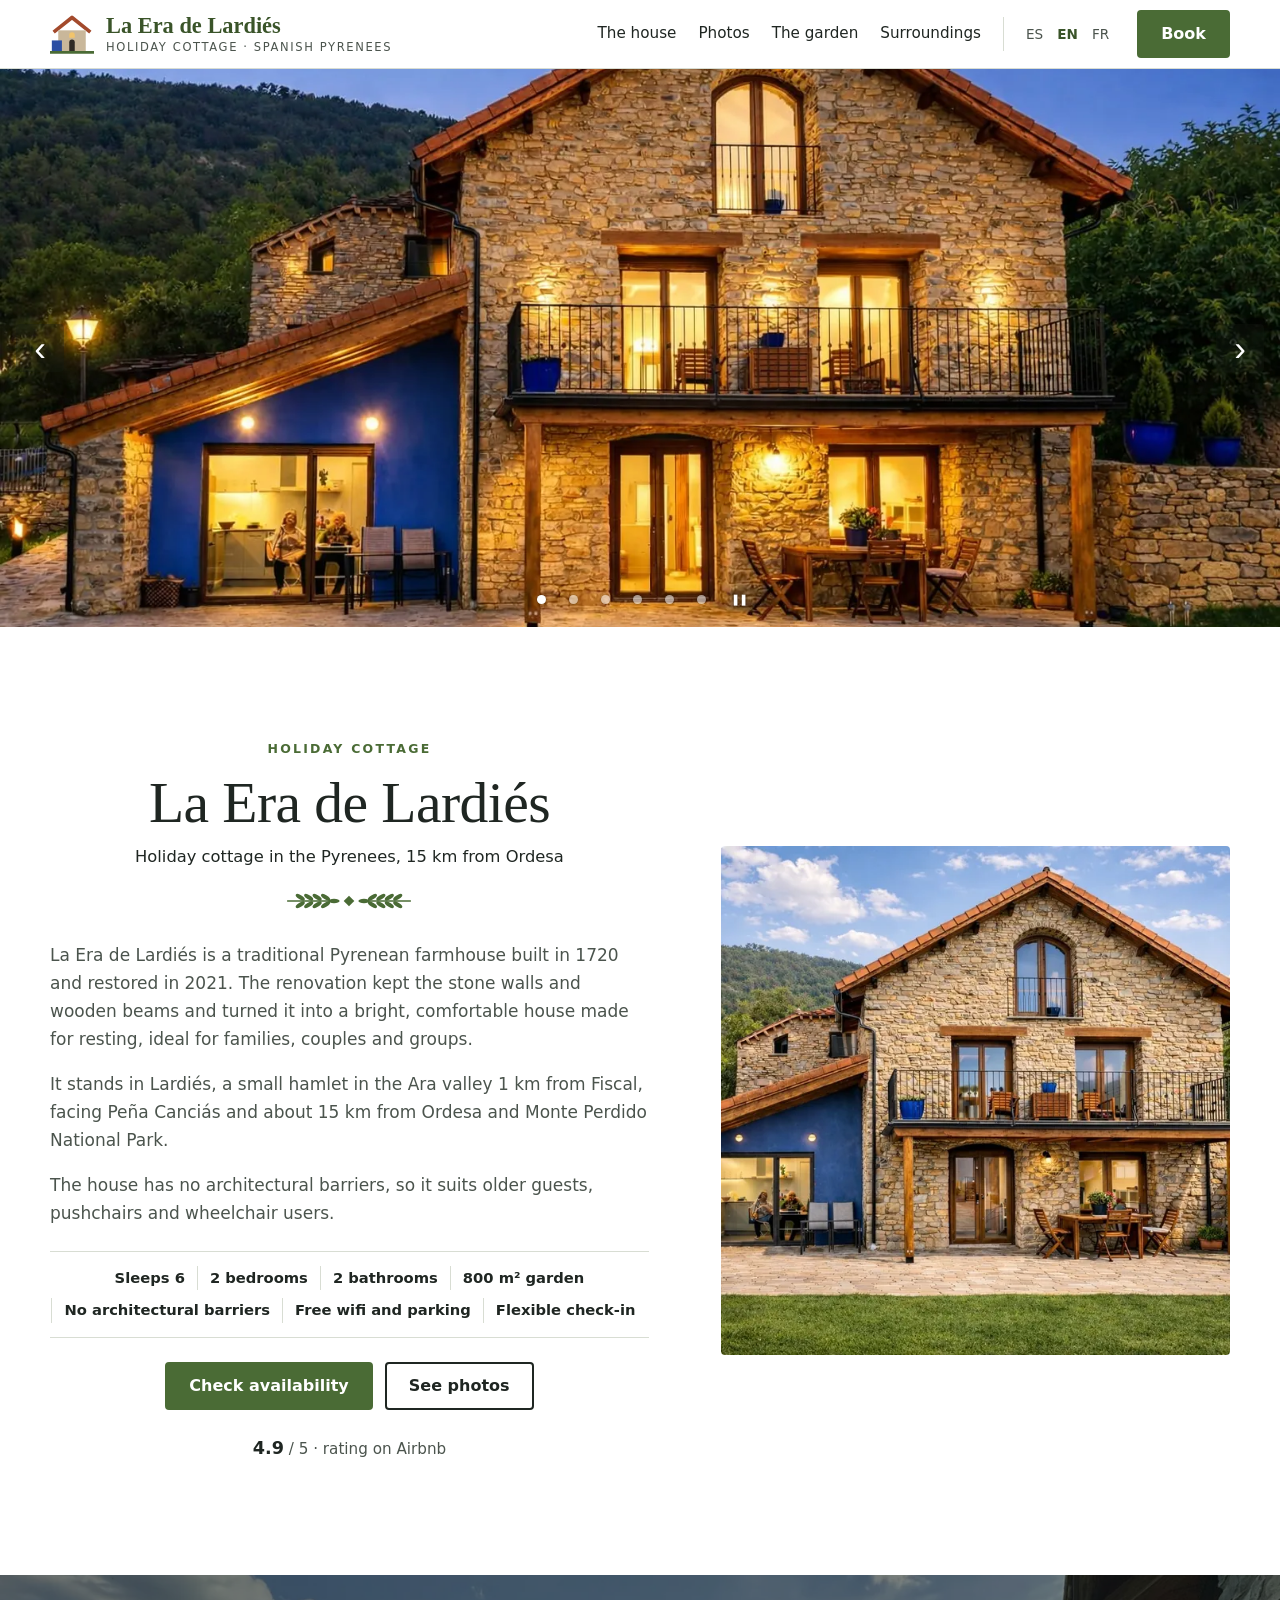
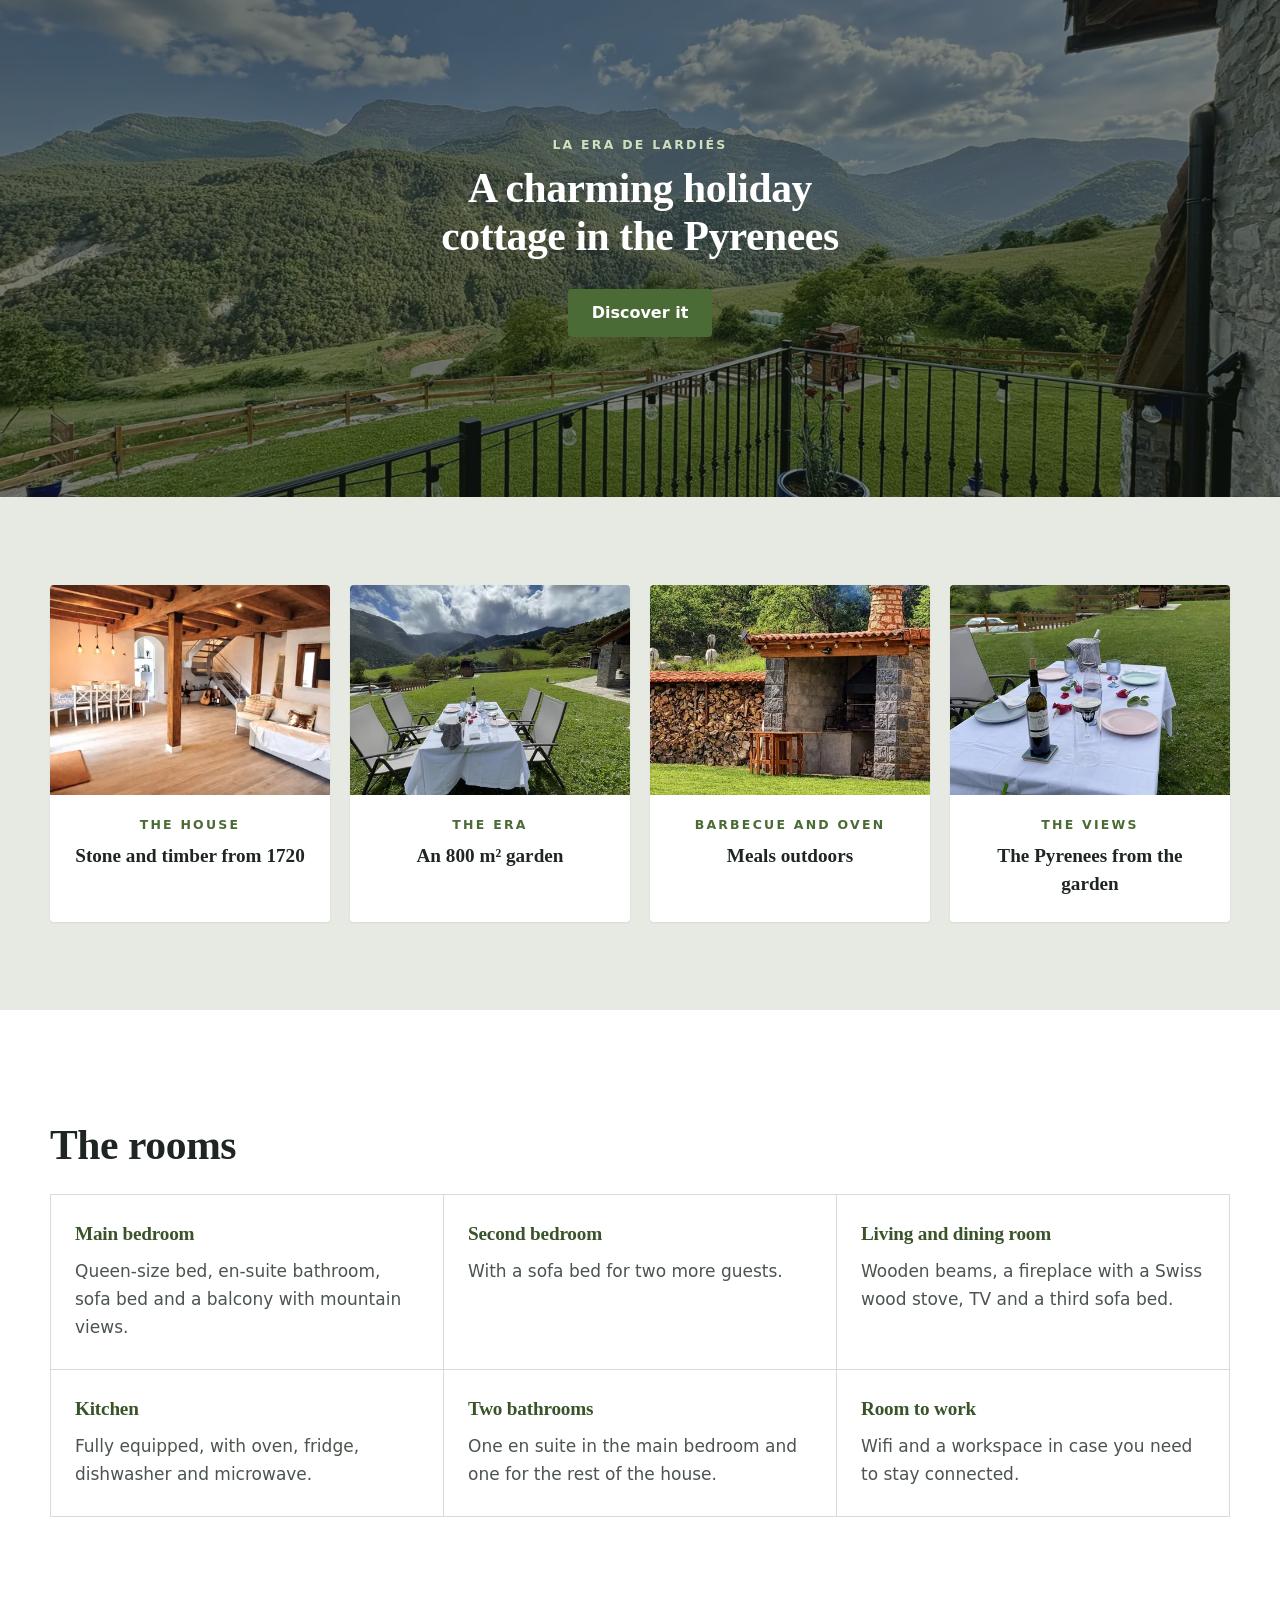
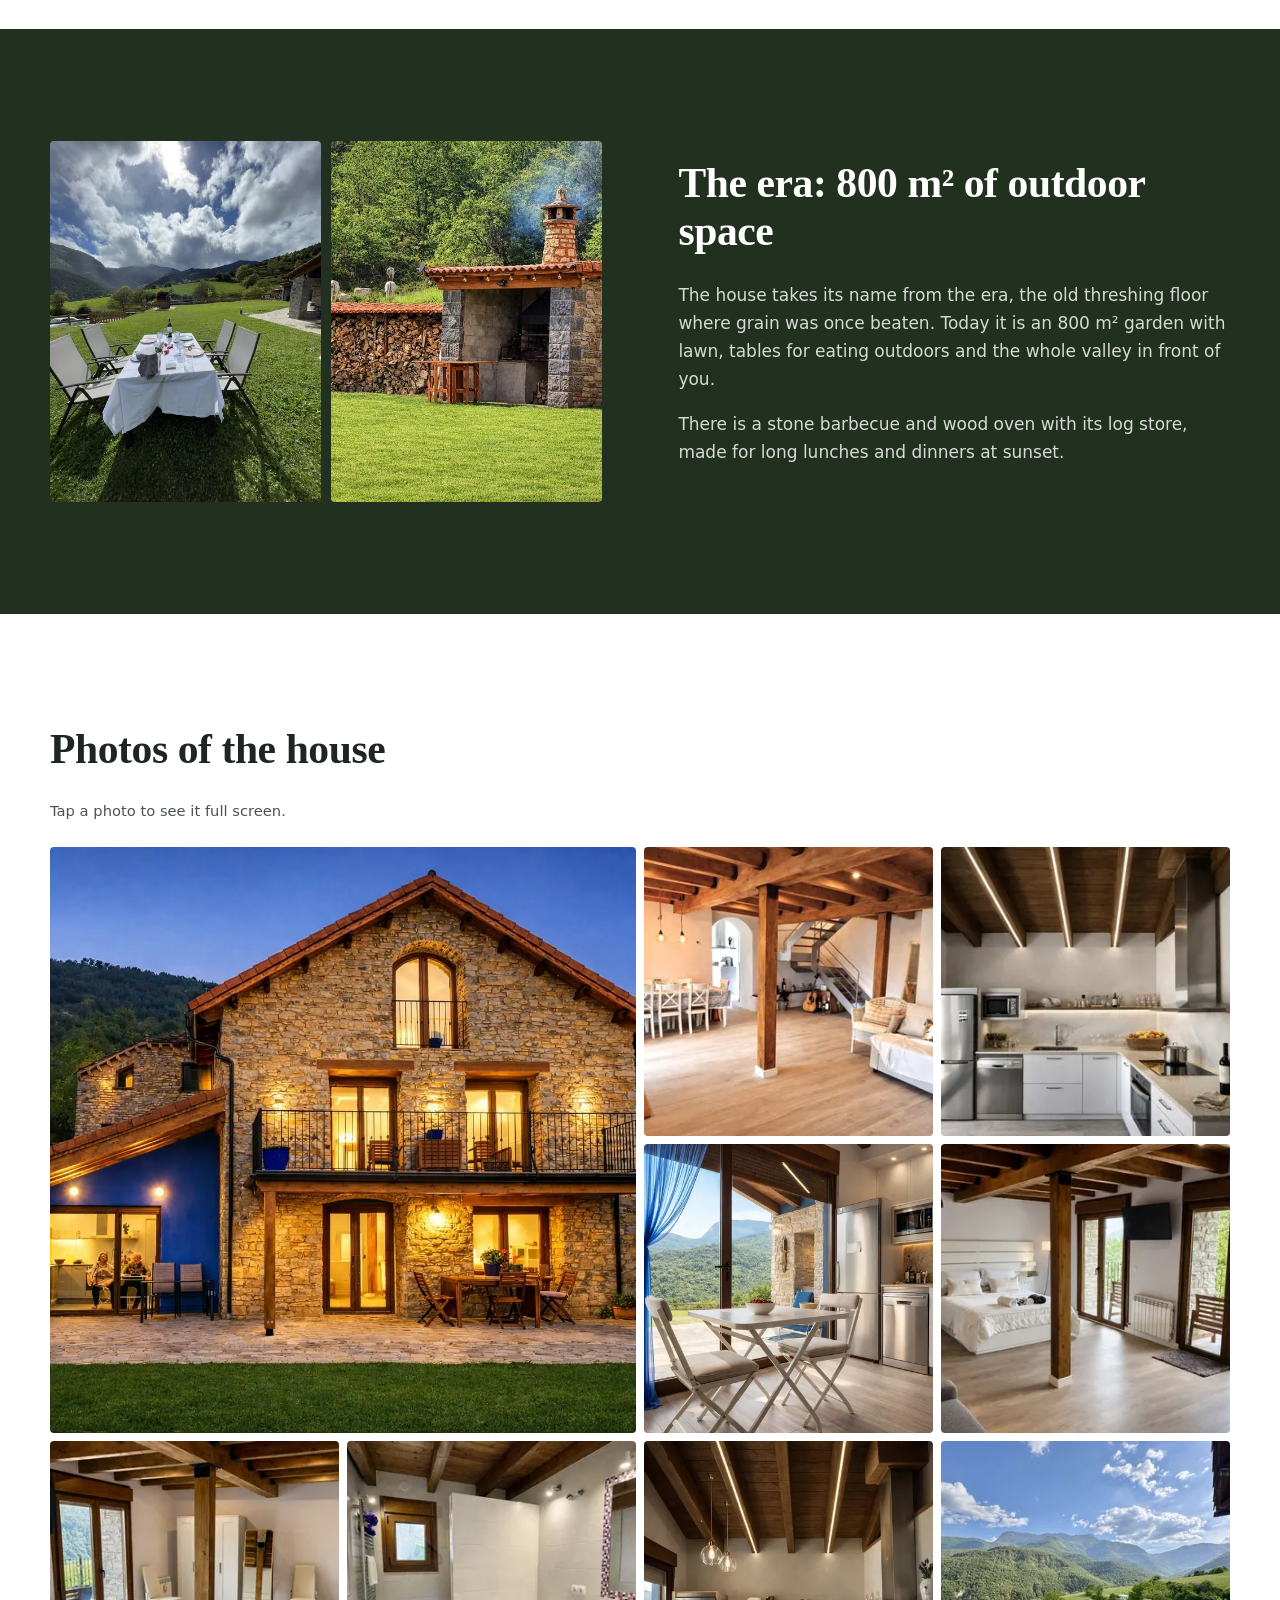
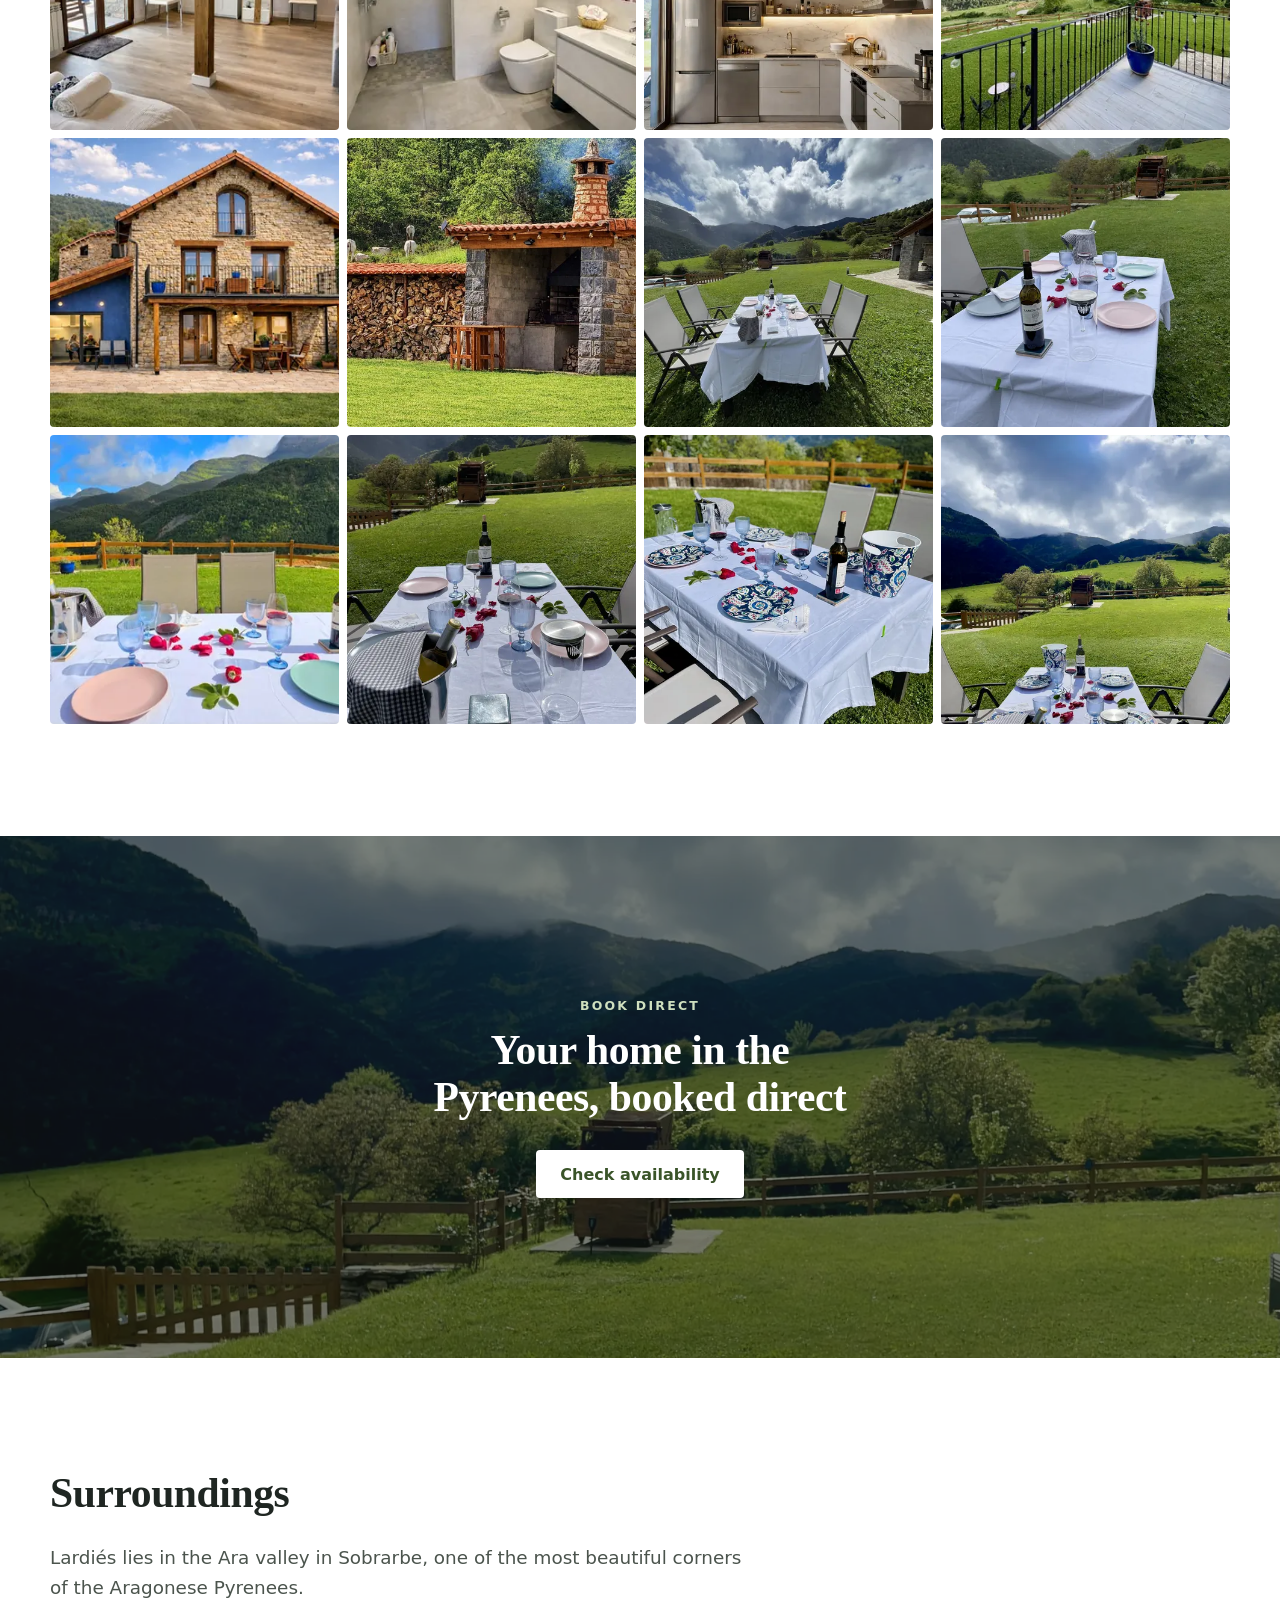
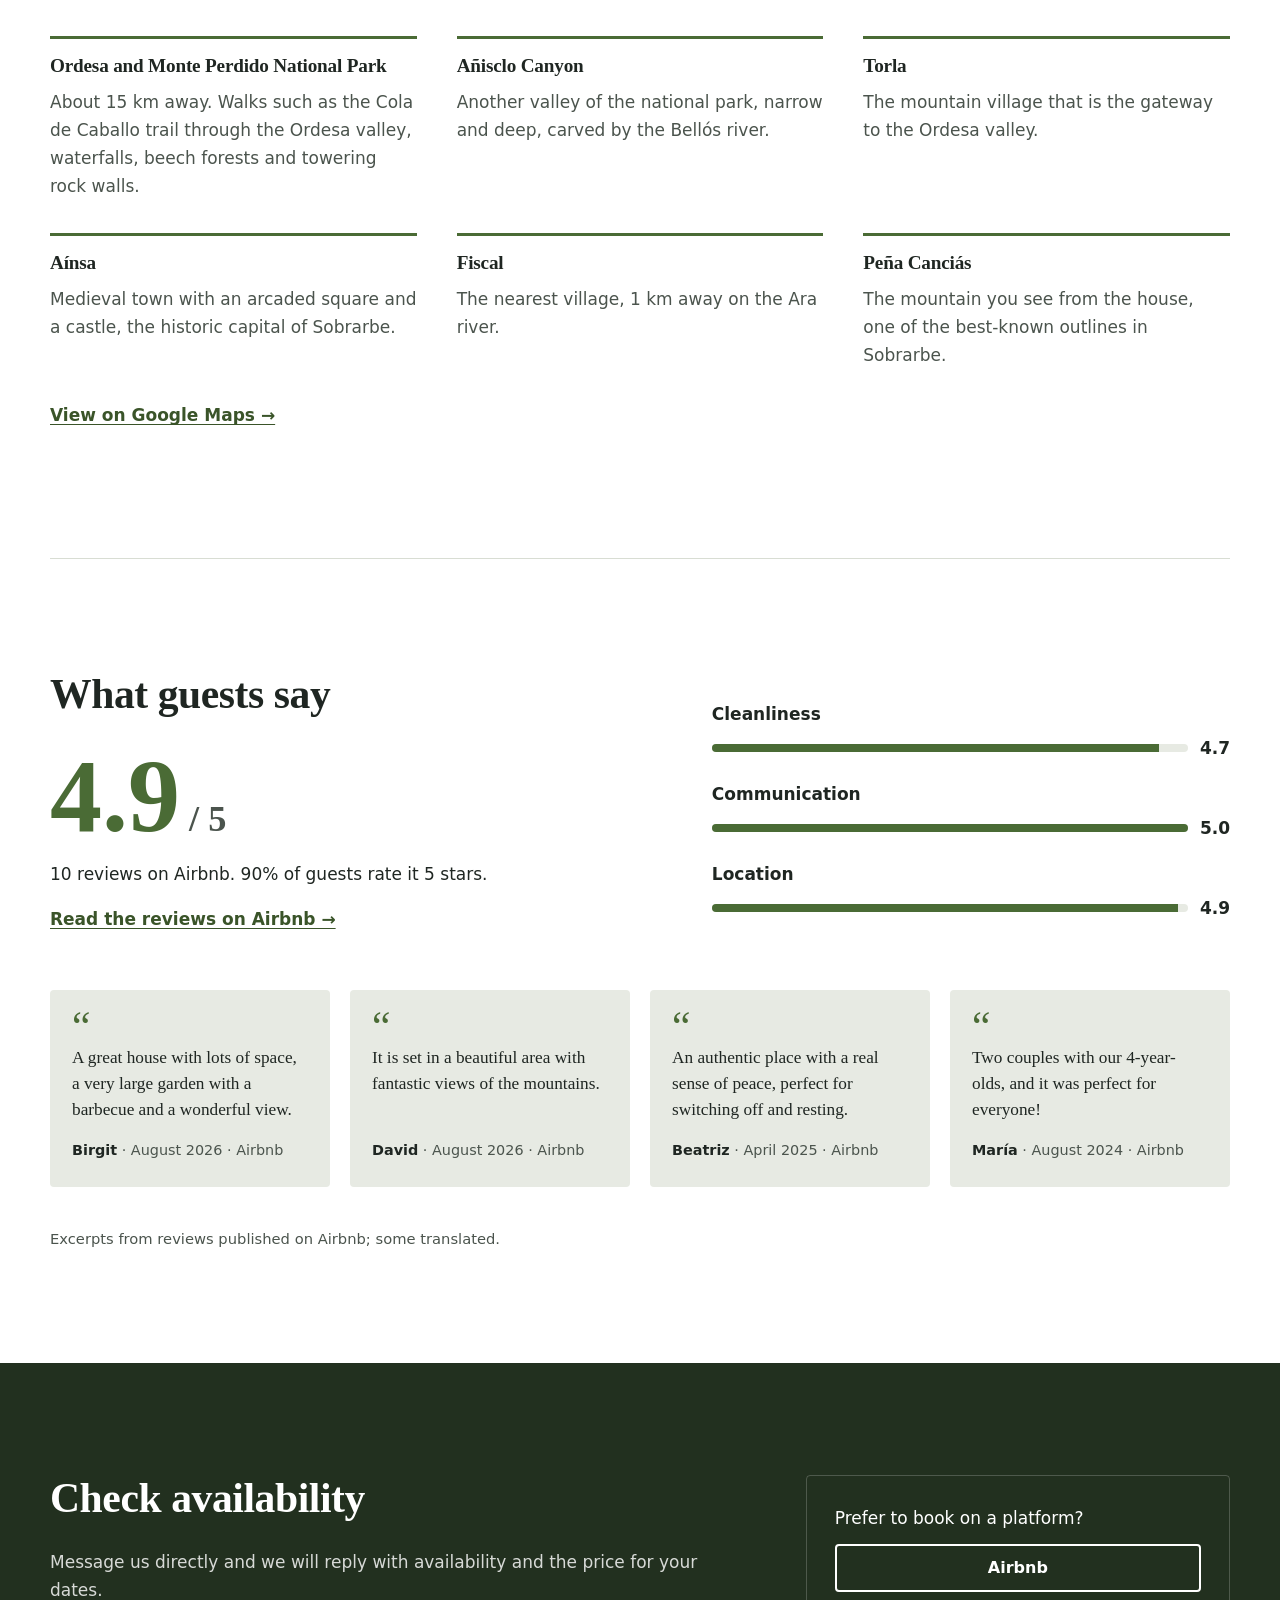
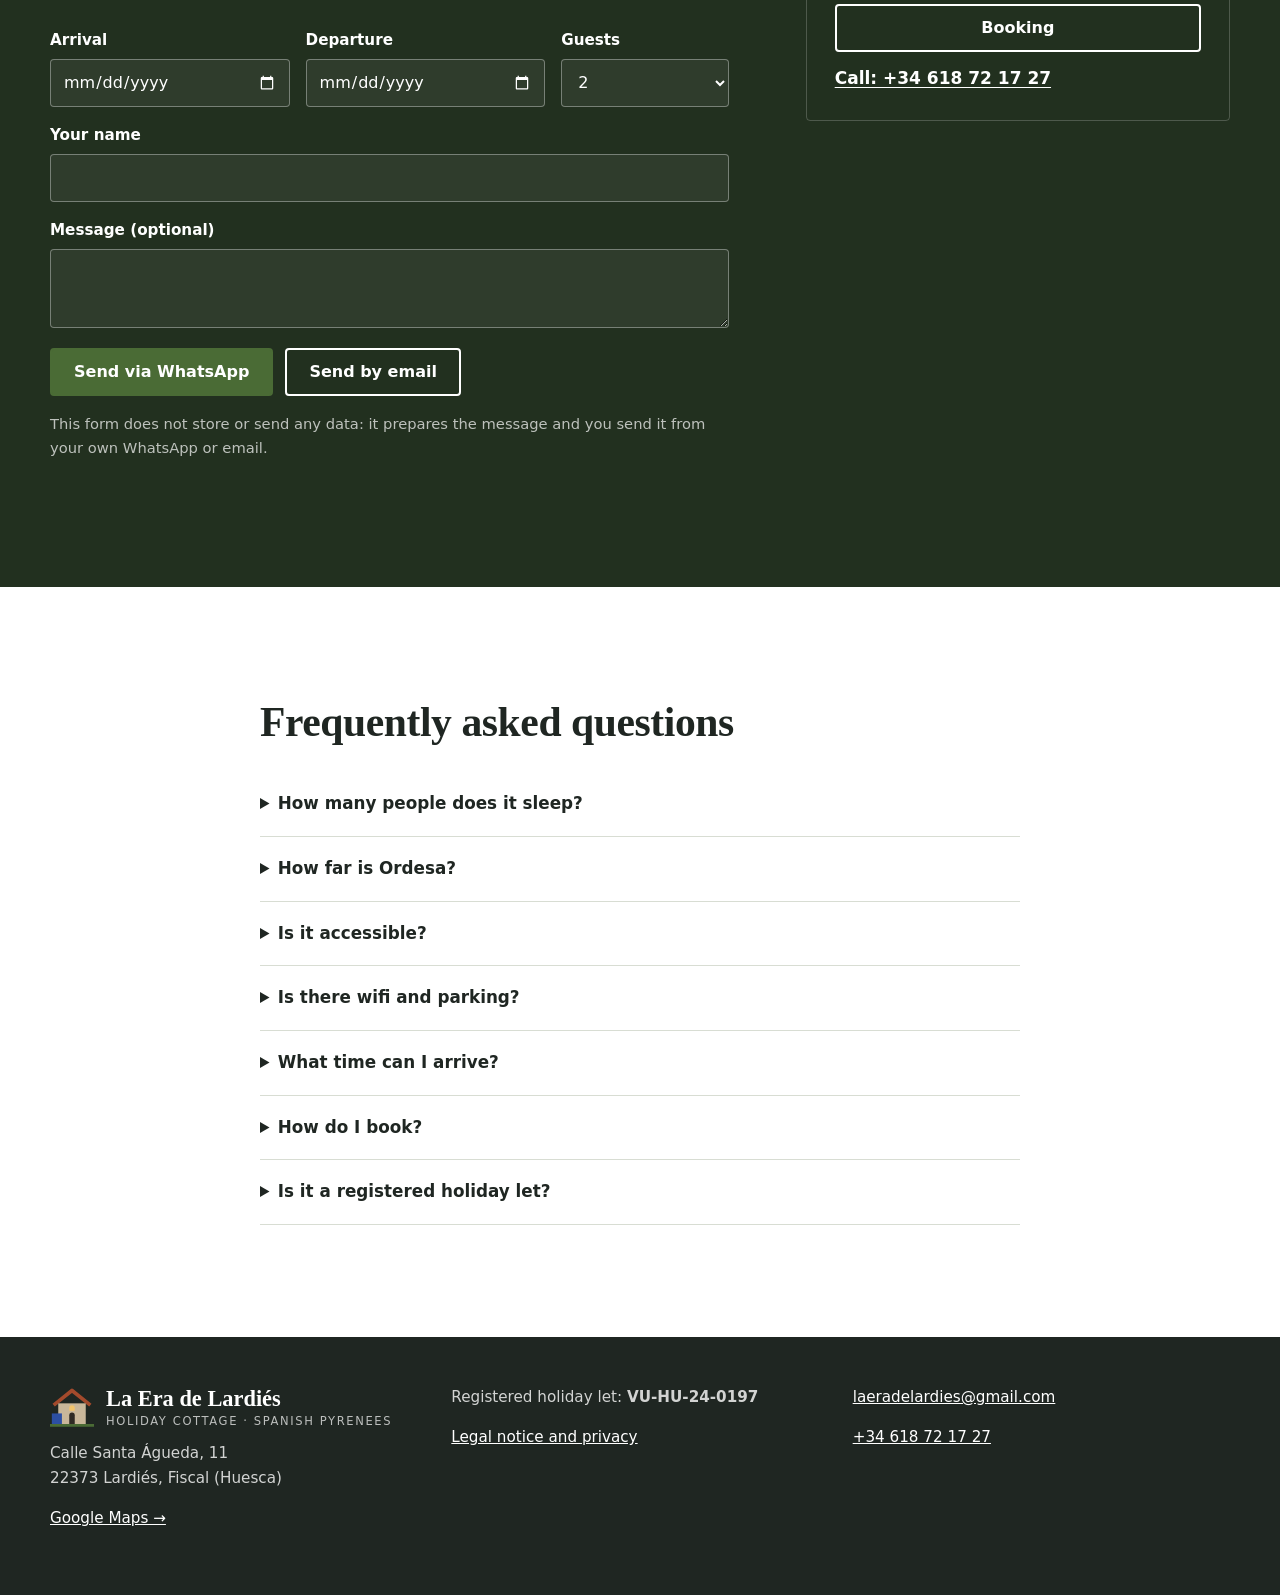
==== en/index.html @ 7522650c "Añade extractos de opiniones de Airbnb Cuatro opiniones reales (Birgit, David, Beatriz y María) con " ====
<!doctype html>
<html lang="en">
<head>
<meta charset="utf-8">
<meta name="viewport" content="width=device-width, initial-scale=1">
<title>La Era de Lardiés · Holiday cottage near Ordesa, Spanish Pyrenees</title>
<meta name="description" content="Restored 1720 stone farmhouse in Lardiés (Huesca), 15 km from Ordesa National Park. Sleeps 6, 2 bedrooms, 2 bathrooms and an 800 m² garden with barbecue.">
<link rel="canonical" href="https://laeradelardies.com/en/">
<link rel="alternate" hreflang="es" href="https://laeradelardies.com/">
<link rel="alternate" hreflang="en" href="https://laeradelardies.com/en/">
<link rel="alternate" hreflang="fr" href="https://laeradelardies.com/fr/">
<link rel="alternate" hreflang="x-default" href="https://laeradelardies.com/">
<meta property="og:type" content="website">
<meta property="og:site_name" content="La Era de Lardiés">
<meta property="og:title" content="La Era de Lardiés · Holiday cottage near Ordesa, Spanish Pyrenees">
<meta property="og:description" content="Restored 1720 stone farmhouse in Lardiés (Huesca), 15 km from Ordesa National Park. Sleeps 6, 2 bedrooms, 2 bathrooms and an 800 m² garden with barbecue.">
<meta property="og:url" content="https://laeradelardies.com/en/">
<meta property="og:image" content="https://laeradelardies.com/img/og-la-era-de-lardies.jpg">
<meta property="og:image:width" content="1200">
<meta property="og:image:height" content="630">
<meta property="og:locale" content="en_GB">
<meta name="twitter:card" content="summary_large_image">
<meta name="theme-color" content="#1c2633">
<link rel="icon" href="/favicon.svg" type="image/svg+xml">
<link rel="preload" as="image" type="image/webp" imagesrcset="/img/fachada-anochecer-480.webp 480w, /img/fachada-anochecer-960.webp 960w, /img/fachada-anochecer-1536.webp 1536w" imagesizes="100vw" fetchpriority="high">
<link rel="stylesheet" href="/styles.css">
<script type="application/ld+json">{"@context":"https://schema.org","@type":"LodgingBusiness","name":"La Era de Lardiés","description":"Restored 1720 stone farmhouse in Lardiés (Huesca), 15 km from Ordesa National Park. Sleeps 6, 2 bedrooms, 2 bathrooms and an 800 m² garden with barbecue.","url":"https://laeradelardies.com/en/","image":["https://laeradelardies.com/img/fachada-anochecer-1536.webp","https://laeradelardies.com/img/salon-comedor-vigas-1536.webp","https://laeradelardies.com/img/era-jardin-montanas-1600.webp","https://laeradelardies.com/img/balcon-vistas-valle-1600.webp"],"address":{"@type":"PostalAddress","streetAddress":"Calle Santa Águeda, 11","addressLocality":"Lardiés","addressRegion":"Huesca, Aragón","addressCountry":"ES","postalCode":"22373"},"geo":{"@type":"GeoCoordinates","latitude":42.4979915,"longitude":-0.1330118},"telephone":"+34618721727","email":"laeradelardies@gmail.com","numberOfRooms":2,"amenityFeature":[{"@type":"LocationFeatureSpecification","name":"Wifi","value":true},{"@type":"LocationFeatureSpecification","name":"Free parking","value":true},{"@type":"LocationFeatureSpecification","name":"Barbecue","value":true},{"@type":"LocationFeatureSpecification","name":"Fireplace","value":true},{"@type":"LocationFeatureSpecification","name":"Garden","value":true},{"@type":"LocationFeatureSpecification","name":"Wheelchair accessible","value":true},{"@type":"LocationFeatureSpecification","name":"Kitchen","value":true}],"sameAs":["https://www.airbnb.com/h/laeradelardies","https://www.booking.com/hotel/es/borda-en-paradisiaco-enclave.html"]}</script>
</head>
<body>
<a class="saltar" href="#contenido">Skip to content</a>
<header class="cabecera">
  <a class="logo" href="/en/"><svg class="logo-icono" viewBox="0 0 48 48" aria-hidden="true"><path d="M4 22 24 6l20 16" fill="none" stroke="#a34a2c" stroke-width="4" stroke-linejoin="round"/><path d="M9 20h30v24H9z" fill="#c9b79a"/><path d="M21 44V33a3 3 0 0 1 6 0v11z" fill="#2f2a24"/><path d="M21 25a3 3 0 0 1 6 0v3h-6z" fill="#f2c46b"/><path d="M2 44h11V31H2z" fill="#2c4fa3"/><path d="M0 44h48" stroke="#4a6b35" stroke-width="3"/></svg><span class="logo-texto"><span class="logo-nombre">La Era de Lardiés</span><span class="logo-sub">Holiday cottage · Spanish Pyrenees</span></span></a>
  <button class="menu-boton" type="button" aria-expanded="false" aria-controls="menu">Menu</button>
  <nav id="menu" class="menu" aria-label="Menu">
    <a href="#casa">The house</a>
    <a href="#fotos">Photos</a>
    <a href="#era">The garden</a>
    <a href="#entorno">Surroundings</a>
    <div class="idiomas" aria-label="Language"><a href="/" hreflang="es" lang="es">ES</a><a href="/en/" hreflang="en" lang="en" aria-current="true">EN</a><a href="/fr/" hreflang="fr" lang="fr">FR</a></div>
    <a class="boton" href="#reservar">Book</a>
  </nav>
</header>
<main id="contenido">

<section class="carrusel" aria-roledescription="carrusel" aria-label="Photos of La Era de Lardiés">
  <div class="carrusel-pista">
    <div class="diapo activa" role="group" aria-roledescription="diapositiva" aria-label="1 / 6"><img src="/img/fachada-anochecer-1536.webp" srcset="/img/fachada-anochecer-480.webp 480w, /img/fachada-anochecer-960.webp 960w, /img/fachada-anochecer-1536.webp 1536w" sizes="100vw" width="1536" height="1024" alt="Stone façade of La Era de Lardiés lit up at dusk" fetchpriority="high" decoding="async"></div>
    <div class="diapo" role="group" aria-roledescription="diapositiva" aria-label="2 / 6" aria-hidden="true"><img src="/img/salon-comedor-vigas-1536.webp" srcset="/img/salon-comedor-vigas-480.webp 480w, /img/salon-comedor-vigas-960.webp 960w, /img/salon-comedor-vigas-1536.webp 1536w" sizes="100vw" width="1536" height="1024" alt="Living and dining room with wooden beams and staircase" loading="lazy" decoding="async"></div>
    <div class="diapo" role="group" aria-roledescription="diapositiva" aria-label="3 / 6" aria-hidden="true"><img src="/img/dormitorio-balcon-1536.webp" srcset="/img/dormitorio-balcon-480.webp 480w, /img/dormitorio-balcon-960.webp 960w, /img/dormitorio-balcon-1536.webp 1536w" sizes="100vw" width="1536" height="1024" alt="Bedroom opening onto the balcony" loading="lazy" decoding="async"></div>
    <div class="diapo" role="group" aria-roledescription="diapositiva" aria-label="4 / 6" aria-hidden="true"><img src="/img/cocina-1536.webp" srcset="/img/cocina-480.webp 480w, /img/cocina-960.webp 960w, /img/cocina-1536.webp 1536w" sizes="100vw" width="1536" height="1024" alt="Equipped kitchen with wooden ceiling" loading="lazy" decoding="async"></div>
    <div class="diapo" role="group" aria-roledescription="diapositiva" aria-label="5 / 6" aria-hidden="true"><img src="/img/dormitorio-principal-1536.webp" srcset="/img/dormitorio-principal-480.webp 480w, /img/dormitorio-principal-960.webp 960w, /img/dormitorio-principal-1536.webp 1536w" sizes="100vw" width="1536" height="1024" alt="Main bedroom with sofa bed" loading="lazy" decoding="async"></div>
    <div class="diapo" role="group" aria-roledescription="diapositiva" aria-label="6 / 6" aria-hidden="true"><img src="/img/fachada-piedra-1536.webp" srcset="/img/fachada-piedra-480.webp 480w, /img/fachada-piedra-960.webp 960w, /img/fachada-piedra-1536.webp 1536w" sizes="100vw" width="1536" height="1024" alt="Stone façade with wooden balcony and blue wall" loading="lazy" decoding="async"></div>
  </div>
  <button type="button" class="carrusel-flecha anterior" aria-label="Previous photo">‹</button>
  <button type="button" class="carrusel-flecha siguiente" aria-label="Next photo">›</button>
  <div class="carrusel-puntos">
    <button type="button" aria-label="Go to photo 1" aria-current="true"></button><button type="button" aria-label="Go to photo 2"></button><button type="button" aria-label="Go to photo 3"></button><button type="button" aria-label="Go to photo 4"></button><button type="button" aria-label="Go to photo 5"></button><button type="button" aria-label="Go to photo 6"></button>
    <button type="button" class="carrusel-pausa" data-pausa="Pause" data-seguir="Play" aria-label="Pause">❚❚</button>
  </div>
</section>

<section id="casa" class="seccion contenedor presentacion">
  <div class="presentacion-texto">
    <p class="antetitulo">Holiday cottage</p>
    <h1>La Era de Lardiés</h1>
    <p class="presentacion-lugar">Holiday cottage in the Pyrenees, 15 km from Ordesa</p>
    <svg class="espigas" viewBox="0 0 160 24" aria-hidden="true" fill="currentColor"><g transform="translate(14 12)"><path d="M0 0H52" stroke="currentColor" stroke-width="1.6"/><ellipse cx="14" cy="-4" rx="5.5" ry="2.3" transform="rotate(32 14 -4)"/><ellipse cx="14" cy="4" rx="5.5" ry="2.3" transform="rotate(-32 14 4)"/><ellipse cx="23" cy="-4" rx="5.5" ry="2.3" transform="rotate(32 23 -4)"/><ellipse cx="23" cy="4" rx="5.5" ry="2.3" transform="rotate(-32 23 4)"/><ellipse cx="32" cy="-4" rx="5.5" ry="2.3" transform="rotate(32 32 -4)"/><ellipse cx="32" cy="4" rx="5.5" ry="2.3" transform="rotate(-32 32 4)"/><ellipse cx="41" cy="-4" rx="5.5" ry="2.3" transform="rotate(32 41 -4)"/><ellipse cx="41" cy="4" rx="5.5" ry="2.3" transform="rotate(-32 41 4)"/><ellipse cx="50" cy="0" rx="6" ry="2.4"/></g><g transform="translate(146 12) scale(-1 1)"><path d="M0 0H52" stroke="currentColor" stroke-width="1.6"/><ellipse cx="14" cy="-4" rx="5.5" ry="2.3" transform="rotate(32 14 -4)"/><ellipse cx="14" cy="4" rx="5.5" ry="2.3" transform="rotate(-32 14 4)"/><ellipse cx="23" cy="-4" rx="5.5" ry="2.3" transform="rotate(32 23 -4)"/><ellipse cx="23" cy="4" rx="5.5" ry="2.3" transform="rotate(-32 23 4)"/><ellipse cx="32" cy="-4" rx="5.5" ry="2.3" transform="rotate(32 32 -4)"/><ellipse cx="32" cy="4" rx="5.5" ry="2.3" transform="rotate(-32 32 4)"/><ellipse cx="41" cy="-4" rx="5.5" ry="2.3" transform="rotate(32 41 -4)"/><ellipse cx="41" cy="4" rx="5.5" ry="2.3" transform="rotate(-32 41 4)"/><ellipse cx="50" cy="0" rx="6" ry="2.4"/></g><rect x="76" y="8" width="8" height="8" transform="rotate(45 80 12)"/></svg>
    <p>La Era de Lardiés is a traditional Pyrenean farmhouse built in 1720 and restored in 2021. The renovation kept the stone walls and wooden beams and turned it into a bright, comfortable house made for resting, ideal for families, couples and groups.</p>
    <p>It stands in Lardiés, a small hamlet in the Ara valley 1 km from Fiscal, facing Peña Canciás and about 15 km from Ordesa and Monte Perdido National Park.</p>
    <p>The house has no architectural barriers, so it suits older guests, pushchairs and wheelchair users.</p>
    <ul class="datos"><li>Sleeps 6</li><li>2 bedrooms</li><li>2 bathrooms</li><li>800 m² garden</li><li>No architectural barriers</li><li>Free wifi and parking</li><li>Flexible check-in</li></ul>
    <div class="acciones">
      <a class="boton" href="#reservar">Check availability</a>
      <a class="boton boton-borde" href="#fotos">See photos</a>
    </div>
    <p class="nota-airbnb"><strong>4.9</strong> / 5 · rating on Airbnb</p>
  </div>
  <img src="/img/fachada-piedra-1536.webp" srcset="/img/fachada-piedra-480.webp 480w, /img/fachada-piedra-960.webp 960w, /img/fachada-piedra-1536.webp 1536w" sizes="(min-width: 900px) 40vw, 100vw" width="1536" height="1024" alt="Stone façade with wooden balcony and blue wall" class="presentacion-foto" loading="lazy" decoding="async">
</section>

<section class="franja-foto franja-descubre">
  <img src="/img/balcon-vistas-valle-1600.webp" srcset="/img/balcon-vistas-valle-480.webp 480w, /img/balcon-vistas-valle-960.webp 960w, /img/balcon-vistas-valle-1600.webp 1600w" sizes="100vw" width="1600" height="1200" alt="Balcony overlooking the valley and the Pyrenees" class="franja-fondo" loading="lazy" decoding="async">
  <div class="contenedor franja-texto">
    <p class="antetitulo">La Era de Lardiés</p>
    <h2>A charming holiday cottage in the Pyrenees</h2>
    <a class="boton" href="#fotos">Discover it</a>
  </div>
</section>

<section class="destacados-fondo" aria-label="The house">
  <div class="contenedor destacados">
    <a class="tarjeta" href="#espacios"><img src="/img/salon-comedor-vigas-1536.webp" srcset="/img/salon-comedor-vigas-480.webp 480w, /img/salon-comedor-vigas-960.webp 960w, /img/salon-comedor-vigas-1536.webp 1536w" sizes="(min-width: 900px) 25vw, (min-width: 600px) 50vw, 100vw" width="1536" height="1024" alt="Living and dining room with wooden beams and staircase" loading="lazy" decoding="async"><span class="tarjeta-texto"><span class="antetitulo">The house</span><span class="tarjeta-titulo">Stone and timber from 1720</span></span></a>
    <a class="tarjeta" href="#era"><img src="/img/era-jardin-montanas-1600.webp" srcset="/img/era-jardin-montanas-480.webp 480w, /img/era-jardin-montanas-960.webp 960w, /img/era-jardin-montanas-1600.webp 1600w" sizes="(min-width: 900px) 25vw, (min-width: 600px) 50vw, 100vw" width="1600" height="2133" alt="Garden table and chairs facing the mountains" loading="lazy" decoding="async"><span class="tarjeta-texto"><span class="antetitulo">The era</span><span class="tarjeta-titulo">An 800 m² garden</span></span></a>
    <a class="tarjeta" href="#era"><img src="/img/horno-barbacoa-lena-1024.webp" srcset="/img/horno-barbacoa-lena-480.webp 480w, /img/horno-barbacoa-lena-960.webp 960w, /img/horno-barbacoa-lena-1024.webp 1024w" sizes="(min-width: 900px) 25vw, (min-width: 600px) 50vw, 100vw" width="1024" height="1536" alt="Stone barbecue and wood oven with log store in the garden" loading="lazy" decoding="async"><span class="tarjeta-texto"><span class="antetitulo">Barbecue and oven</span><span class="tarjeta-titulo">Meals outdoors</span></span></a>
    <a class="tarjeta" href="#fotos"><img src="/img/era-mesa-pirineo-1600.webp" srcset="/img/era-mesa-pirineo-480.webp 480w, /img/era-mesa-pirineo-960.webp 960w, /img/era-mesa-pirineo-1600.webp 1600w" sizes="(min-width: 900px) 25vw, (min-width: 600px) 50vw, 100vw" width="1600" height="2133" alt="Table laid in the garden with the Pyrenees behind" loading="lazy" decoding="async"><span class="tarjeta-texto"><span class="antetitulo">The views</span><span class="tarjeta-titulo">The Pyrenees from the garden</span></span></a>
  </div>
</section>

<section class="seccion contenedor" aria-labelledby="espacios">
  <h2 id="espacios">The rooms</h2>
  <div class="espacios">
    <div class="espacio"><h3>Main bedroom</h3><p>Queen-size bed, en-suite bathroom, sofa bed and a balcony with mountain views.</p></div>
    <div class="espacio"><h3>Second bedroom</h3><p>With a sofa bed for two more guests.</p></div>
    <div class="espacio"><h3>Living and dining room</h3><p>Wooden beams, a fireplace with a Swiss wood stove, TV and a third sofa bed.</p></div>
    <div class="espacio"><h3>Kitchen</h3><p>Fully equipped, with oven, fridge, dishwasher and microwave.</p></div>
    <div class="espacio"><h3>Two bathrooms</h3><p>One en suite in the main bedroom and one for the rest of the house.</p></div>
    <div class="espacio"><h3>Room to work</h3><p>Wifi and a workspace in case you need to stay connected.</p></div>
  </div>
</section>

<section id="era" class="banda">
  <div class="contenedor dos-columnas invertida">
    <div class="texto">
      <h2>The era: 800 m² of outdoor space</h2>
      <p>The house takes its name from the era, the old threshing floor where grain was once beaten. Today it is an 800 m² garden with lawn, tables for eating outdoors and the whole valley in front of you.</p>
      <p>There is a stone barbecue and wood oven with its log store, made for long lunches and dinners at sunset.</p>
    </div>
    <div class="era-fotos">
      <img src="/img/era-jardin-montanas-1600.webp" srcset="/img/era-jardin-montanas-480.webp 480w, /img/era-jardin-montanas-960.webp 960w, /img/era-jardin-montanas-1600.webp 1600w" sizes="(min-width: 900px) 25vw, 50vw" width="1600" height="2133" alt="Garden table and chairs facing the mountains" loading="lazy" decoding="async">
      <img src="/img/horno-barbacoa-lena-1024.webp" srcset="/img/horno-barbacoa-lena-480.webp 480w, /img/horno-barbacoa-lena-960.webp 960w, /img/horno-barbacoa-lena-1024.webp 1024w" sizes="(min-width: 900px) 25vw, 50vw" width="1024" height="1536" alt="Stone barbecue and wood oven with log store in the garden" loading="lazy" decoding="async">
    </div>
  </div>
</section>

<section id="fotos" class="seccion contenedor" aria-labelledby="titulo-fotos">
  <h2 id="titulo-fotos">Photos of the house</h2>
  <p class="ayuda">Tap a photo to see it full screen.</p>
  <div class="galeria">
    <button type="button" class="galeria-item" data-indice="0" data-grande="/img/fachada-anochecer-1536.webp"><img src="/img/fachada-anochecer-1536.webp" srcset="/img/fachada-anochecer-480.webp 480w, /img/fachada-anochecer-960.webp 960w, /img/fachada-anochecer-1536.webp 1536w" sizes="(min-width: 900px) 25vw, 50vw" width="1536" height="1024" alt="Stone façade of La Era de Lardiés lit up at dusk" loading="lazy" decoding="async"></button>
    <button type="button" class="galeria-item" data-indice="1" data-grande="/img/salon-comedor-vigas-1536.webp"><img src="/img/salon-comedor-vigas-1536.webp" srcset="/img/salon-comedor-vigas-480.webp 480w, /img/salon-comedor-vigas-960.webp 960w, /img/salon-comedor-vigas-1536.webp 1536w" sizes="(min-width: 900px) 25vw, 50vw" width="1536" height="1024" alt="Living and dining room with wooden beams and staircase" loading="lazy" decoding="async"></button>
    <button type="button" class="galeria-item" data-indice="2" data-grande="/img/cocina-1536.webp"><img src="/img/cocina-1536.webp" srcset="/img/cocina-480.webp 480w, /img/cocina-960.webp 960w, /img/cocina-1536.webp 1536w" sizes="(min-width: 900px) 25vw, 50vw" width="1536" height="1024" alt="Equipped kitchen with wooden ceiling" loading="lazy" decoding="async"></button>
    <button type="button" class="galeria-item" data-indice="3" data-grande="/img/comedor-ventanal-1024.webp"><img src="/img/comedor-ventanal-1024.webp" srcset="/img/comedor-ventanal-480.webp 480w, /img/comedor-ventanal-960.webp 960w, /img/comedor-ventanal-1024.webp 1024w" sizes="(min-width: 900px) 25vw, 50vw" width="1024" height="1426" alt="Table by the large window with mountain views" loading="lazy" decoding="async"></button>
    <button type="button" class="galeria-item" data-indice="4" data-grande="/img/dormitorio-balcon-1536.webp"><img src="/img/dormitorio-balcon-1536.webp" srcset="/img/dormitorio-balcon-480.webp 480w, /img/dormitorio-balcon-960.webp 960w, /img/dormitorio-balcon-1536.webp 1536w" sizes="(min-width: 900px) 25vw, 50vw" width="1536" height="1024" alt="Bedroom opening onto the balcony" loading="lazy" decoding="async"></button>
    <button type="button" class="galeria-item" data-indice="5" data-grande="/img/dormitorio-principal-1536.webp"><img src="/img/dormitorio-principal-1536.webp" srcset="/img/dormitorio-principal-480.webp 480w, /img/dormitorio-principal-960.webp 960w, /img/dormitorio-principal-1536.webp 1536w" sizes="(min-width: 900px) 25vw, 50vw" width="1536" height="1024" alt="Main bedroom with sofa bed" loading="lazy" decoding="async"></button>
    <button type="button" class="galeria-item" data-indice="6" data-grande="/img/bano-1536.webp"><img src="/img/bano-1536.webp" srcset="/img/bano-480.webp 480w, /img/bano-960.webp 960w, /img/bano-1536.webp 1536w" sizes="(min-width: 900px) 25vw, 50vw" width="1536" height="1024" alt="Bathroom" loading="lazy" decoding="async"></button>
    <button type="button" class="galeria-item" data-indice="7" data-grande="/img/cocina-equipada-1024.webp"><img src="/img/cocina-equipada-1024.webp" srcset="/img/cocina-equipada-480.webp 480w, /img/cocina-equipada-960.webp 960w, /img/cocina-equipada-1024.webp 1024w" sizes="(min-width: 900px) 25vw, 50vw" width="1024" height="1426" alt="Kitchen with fridge, oven and dishwasher" loading="lazy" decoding="async"></button>
    <button type="button" class="galeria-item" data-indice="8" data-grande="/img/balcon-vistas-valle-1600.webp"><img src="/img/balcon-vistas-valle-1600.webp" srcset="/img/balcon-vistas-valle-480.webp 480w, /img/balcon-vistas-valle-960.webp 960w, /img/balcon-vistas-valle-1600.webp 1600w" sizes="(min-width: 900px) 25vw, 50vw" width="1600" height="1200" alt="Balcony overlooking the valley and the Pyrenees" loading="lazy" decoding="async"></button>
    <button type="button" class="galeria-item" data-indice="9" data-grande="/img/fachada-piedra-1536.webp"><img src="/img/fachada-piedra-1536.webp" srcset="/img/fachada-piedra-480.webp 480w, /img/fachada-piedra-960.webp 960w, /img/fachada-piedra-1536.webp 1536w" sizes="(min-width: 900px) 25vw, 50vw" width="1536" height="1024" alt="Stone façade with wooden balcony and blue wall" loading="lazy" decoding="async"></button>
    <button type="button" class="galeria-item" data-indice="10" data-grande="/img/horno-barbacoa-lena-1024.webp"><img src="/img/horno-barbacoa-lena-1024.webp" srcset="/img/horno-barbacoa-lena-480.webp 480w, /img/horno-barbacoa-lena-960.webp 960w, /img/horno-barbacoa-lena-1024.webp 1024w" sizes="(min-width: 900px) 25vw, 50vw" width="1024" height="1536" alt="Stone barbecue and wood oven with log store in the garden" loading="lazy" decoding="async"></button>
    <button type="button" class="galeria-item" data-indice="11" data-grande="/img/era-jardin-montanas-1600.webp"><img src="/img/era-jardin-montanas-1600.webp" srcset="/img/era-jardin-montanas-480.webp 480w, /img/era-jardin-montanas-960.webp 960w, /img/era-jardin-montanas-1600.webp 1600w" sizes="(min-width: 900px) 25vw, 50vw" width="1600" height="2133" alt="Garden table and chairs facing the mountains" loading="lazy" decoding="async"></button>
    <button type="button" class="galeria-item" data-indice="12" data-grande="/img/era-mesa-pirineo-1600.webp"><img src="/img/era-mesa-pirineo-1600.webp" srcset="/img/era-mesa-pirineo-480.webp 480w, /img/era-mesa-pirineo-960.webp 960w, /img/era-mesa-pirineo-1600.webp 1600w" sizes="(min-width: 900px) 25vw, 50vw" width="1600" height="2133" alt="Table laid in the garden with the Pyrenees behind" loading="lazy" decoding="async"></button>
    <button type="button" class="galeria-item" data-indice="13" data-grande="/img/comida-era-valle-1080.webp"><img src="/img/comida-era-valle-1080.webp" srcset="/img/comida-era-valle-480.webp 480w, /img/comida-era-valle-960.webp 960w, /img/comida-era-valle-1080.webp 1080w" sizes="(min-width: 900px) 25vw, 50vw" width="1080" height="779" alt="Table with wine and valley views" loading="lazy" decoding="async"></button>
    <button type="button" class="galeria-item" data-indice="14" data-grande="/img/mesa-era-vistas-1600.webp"><img src="/img/mesa-era-vistas-1600.webp" srcset="/img/mesa-era-vistas-480.webp 480w, /img/mesa-era-vistas-960.webp 960w, /img/mesa-era-vistas-1600.webp 1600w" sizes="(min-width: 900px) 25vw, 50vw" width="1600" height="2133" alt="Lunch outdoors in the garden" loading="lazy" decoding="async"></button>
    <button type="button" class="galeria-item" data-indice="15" data-grande="/img/mesa-ceramica-1600.webp"><img src="/img/mesa-ceramica-1600.webp" srcset="/img/mesa-ceramica-480.webp 480w, /img/mesa-ceramica-960.webp 960w, /img/mesa-ceramica-1600.webp 1600w" sizes="(min-width: 900px) 25vw, 50vw" width="1600" height="2134" alt="Table with ceramic plates in the garden" loading="lazy" decoding="async"></button>
    <button type="button" class="galeria-item" data-indice="16" data-grande="/img/cielo-valle-1600.webp"><img src="/img/cielo-valle-1600.webp" srcset="/img/cielo-valle-480.webp 480w, /img/cielo-valle-960.webp 960w, /img/cielo-valle-1600.webp 1600w" sizes="(min-width: 900px) 25vw, 50vw" width="1600" height="2647" alt="Sky and valley seen from the garden" loading="lazy" decoding="async"></button>
  </div>
  <dialog class="visor" aria-label="Photos of the house">
    <img alt="">
    <p class="visor-pie"></p>
    <button type="button" class="visor-cerrar" aria-label="Close">×</button>
    <button type="button" class="visor-anterior" aria-label="Previous">‹</button>
    <button type="button" class="visor-siguiente" aria-label="Next">›</button>
  </dialog>
</section>

<section class="franja-foto">
  <img src="/img/cielo-valle-1600.webp" srcset="/img/cielo-valle-480.webp 480w, /img/cielo-valle-960.webp 960w, /img/cielo-valle-1600.webp 1600w" sizes="100vw" width="1600" height="2647" alt="Sky and valley seen from the garden" class="franja-fondo" loading="lazy" decoding="async">
  <div class="contenedor franja-texto">
    <p class="antetitulo">Book direct</p>
    <h2>Your home in the Pyrenees, booked direct</h2>
    <a class="boton boton-blanco" href="#reservar">Check availability</a>
  </div>
</section>

<section id="entorno" class="seccion contenedor" aria-labelledby="titulo-entorno">
  <h2 id="titulo-entorno">Surroundings</h2>
  <p class="entradilla">Lardiés lies in the Ara valley in Sobrarbe, one of the most beautiful corners of the Aragonese Pyrenees.</p>
  <div class="lugares">
    <div class="lugar"><h3>Ordesa and Monte Perdido National Park</h3><p>About 15 km away. Walks such as the Cola de Caballo trail through the Ordesa valley, waterfalls, beech forests and towering rock walls.</p></div>
    <div class="lugar"><h3>Añisclo Canyon</h3><p>Another valley of the national park, narrow and deep, carved by the Bellós river.</p></div>
    <div class="lugar"><h3>Torla</h3><p>The mountain village that is the gateway to the Ordesa valley.</p></div>
    <div class="lugar"><h3>Aínsa</h3><p>Medieval town with an arcaded square and a castle, the historic capital of Sobrarbe.</p></div>
    <div class="lugar"><h3>Fiscal</h3><p>The nearest village, 1 km away on the Ara river.</p></div>
    <div class="lugar"><h3>Peña Canciás</h3><p>The mountain you see from the house, one of the best-known outlines in Sobrarbe.</p></div>
  </div>
  <p><a class="enlace" href="https://maps.app.goo.gl/Tm1aCKDTRc98eSfA8" target="_blank" rel="noopener">View on Google Maps →</a></p>
</section>

<section id="opiniones" class="seccion contenedor opiniones" aria-labelledby="titulo-opiniones">
  <div>
    <h2 id="titulo-opiniones">What guests say</h2>
    <p class="nota-grande">4.9<span> / 5</span></p>
    <p>10 reviews on Airbnb. 90% of guests rate it 5 stars.</p>
    <p><a class="enlace" href="https://www.airbnb.com/h/laeradelardies" target="_blank" rel="noopener">Read the reviews on Airbnb →</a></p>
  </div>
  <dl class="criterios">
    <div><dt>Cleanliness</dt><dd><span class="barra" style="--valor:0.9400000000000001"></span>4.7</dd></div>
    <div><dt>Communication</dt><dd><span class="barra" style="--valor:1"></span>5.0</dd></div>
    <div><dt>Location</dt><dd><span class="barra" style="--valor:0.9800000000000001"></span>4.9</dd></div>
  </dl>
  <div class="resenas">
    <figure class="resena"><blockquote><p>A great house with lots of space, a very large garden with a barbecue and a wonderful view.</p></blockquote><figcaption><strong>Birgit</strong> · August 2026 · Airbnb</figcaption></figure>
    <figure class="resena"><blockquote><p>It is set in a beautiful area with fantastic views of the mountains.</p></blockquote><figcaption><strong>David</strong> · August 2026 · Airbnb</figcaption></figure>
    <figure class="resena"><blockquote><p>An authentic place with a real sense of peace, perfect for switching off and resting.</p></blockquote><figcaption><strong>Beatriz</strong> · April 2025 · Airbnb</figcaption></figure>
    <figure class="resena"><blockquote><p>Two couples with our 4-year-olds, and it was perfect for everyone!</p></blockquote><figcaption><strong>María</strong> · August 2024 · Airbnb</figcaption></figure>
  </div>
  <p class="ayuda resenas-nota">Excerpts from reviews published on Airbnb; some translated.</p>
</section>

<section id="reservar" class="banda reservar">
  <div class="contenedor dos-columnas">
    <div class="texto">
      <h2>Check availability</h2>
      <p>Message us directly and we will reply with availability and the price for your dates.</p>
      <form class="formulario" novalidate
        data-whatsapp="34618721727" data-email="laeradelardies@gmail.com"
        data-plantilla="Hello, my name is {nombre}. I would like to check availability at La Era de Lardiés from {llegada} to {salida} for {personas}.

{mensaje}" data-asunto="Availability enquiry"
        data-error-fechas="The departure date must be after the arrival date." data-pendiente="pending">
        <div class="campos-fila">
          <label>Arrival<input type="date" name="llegada" required></label>
          <label>Departure<input type="date" name="salida" required></label>
          <label>Guests<select name="personas"><option value="1 guest">1</option><option value="2 guests" selected>2</option><option value="3 guests">3</option><option value="4 guests">4</option><option value="5 guests">5</option><option value="6 guests">6</option></select></label>
        </div>
        <label>Your name<input type="text" name="nombre" autocomplete="name" required></label>
        <label>Message (optional)<textarea name="mensaje" rows="3"></textarea></label>
        <p class="error" role="alert" hidden></p>
        <div class="acciones">
          <button class="boton" type="submit" value="whatsapp">Send via WhatsApp</button>
          <button class="boton boton-borde" type="submit" value="email">Send by email</button>
        </div>
        <p class="ayuda">This form does not store or send any data: it prepares the message and you send it from your own WhatsApp or email.</p>
      </form>
    </div>
    <aside class="plataformas">
      <p>Prefer to book on a platform?</p>
      <a class="boton boton-borde" href="https://www.airbnb.com/h/laeradelardies" target="_blank" rel="noopener">Airbnb</a>
      <a class="boton boton-borde" href="https://www.booking.com/hotel/es/borda-en-paradisiaco-enclave.html" target="_blank" rel="noopener">Booking</a>
      <p><a class="enlace" href="tel:+34618721727">Call: +34 618 72 17 27</a></p>
    </aside>
  </div>
</section>

<section id="preguntas" class="seccion contenedor estrecho" aria-labelledby="titulo-faq">
  <h2 id="titulo-faq">Frequently asked questions</h2>
  <details><summary>How many people does it sleep?</summary><p>Up to 6. The main bedroom has a queen-size bed and a sofa bed, the second bedroom has a sofa bed and there is another sofa bed in the living room.</p></details>
  <details><summary>How far is Ordesa?</summary><p>The house is about 15 km from Ordesa and Monte Perdido National Park and 1 km from Fiscal.</p></details>
  <details><summary>Is it accessible?</summary><p>Yes. The house has no architectural barriers.</p></details>
  <details><summary>Is there wifi and parking?</summary><p>Yes, free wifi and free parking.</p></details>
  <details><summary>What time can I arrive?</summary><p>Check-in is flexible: tell us when you will arrive and we will arrange it.</p></details>
  <details><summary>How do I book?</summary><p>Message us on WhatsApp or by email using the form on this page, or book on Airbnb or Booking.</p></details>
  <details><summary>Is it a registered holiday let?</summary><p>Yes, registration number VU-HU-24-0197 in the Aragón Tourism Register.</p></details>
</section>
</main>
<footer class="pie">
  <div class="contenedor pie-rejilla">
    <div>
      <p class="logo"><svg class="logo-icono" viewBox="0 0 48 48" aria-hidden="true"><path d="M4 22 24 6l20 16" fill="none" stroke="#a34a2c" stroke-width="4" stroke-linejoin="round"/><path d="M9 20h30v24H9z" fill="#c9b79a"/><path d="M21 44V33a3 3 0 0 1 6 0v11z" fill="#2f2a24"/><path d="M21 25a3 3 0 0 1 6 0v3h-6z" fill="#f2c46b"/><path d="M2 44h11V31H2z" fill="#2c4fa3"/><path d="M0 44h48" stroke="#4a6b35" stroke-width="3"/></svg><span class="logo-texto"><span class="logo-nombre">La Era de Lardiés</span><span class="logo-sub">Holiday cottage · Spanish Pyrenees</span></span></p>
      <p>Calle Santa Águeda, 11<br>22373 Lardiés, Fiscal (Huesca)</p>
      <p><a href="https://maps.app.goo.gl/Tm1aCKDTRc98eSfA8" target="_blank" rel="noopener">Google Maps →</a></p>
    </div>
    <div>
      <p>Registered holiday let: <strong>VU-HU-24-0197</strong></p>
      <p><a href="/en/legal/">Legal notice and privacy</a></p>
    </div>
    <div>
      <p><a href="mailto:laeradelardies@gmail.com">laeradelardies@gmail.com</a></p>
      <p><a href="tel:+34618721727">+34 618 72 17 27</a></p>
    </div>
  </div>
</footer>
<script src="/main.js" defer></script>
</body>
</html>
---- styles.css ----
/* La Era de Lardiés. Paleta tomada de la casa: el verde de la era, la piedra, la teja y,
   como detalle, el azul de su fachada. Fuentes del sistema para cargar sin peticiones extra. */
:root {
  --tinta: #1f2622;
  --tinta-suave: #4b544d;
  --verde: #4a6b35;
  --verde-oscuro: #3a5429;
  --bosque: #22301f;
  --piedra: #b9a68c;
  --teja: #a34a2c;
  --fondo: #ffffff;
  --gris: #e7eae3;
  --linea: #d8ddd3;
  --serif: "Iowan Old Style", "Palatino Linotype", Palatino, "Book Antiqua", Georgia, serif;
  --sans: system-ui, -apple-system, "Segoe UI", Roboto, "Helvetica Neue", Arial, sans-serif;
  --ancho: 1180px;
  --radio: 4px;
}

*, *::before, *::after { box-sizing: border-box; }
html { scroll-behavior: smooth; scroll-padding-top: 72px; -webkit-text-size-adjust: 100%; }
@media (prefers-reduced-motion: reduce) { html { scroll-behavior: auto; } }
body { margin: 0; background: var(--fondo); color: var(--tinta); font: 1.0625rem/1.65 var(--sans); }
img { display: block; max-width: 100%; height: auto; }
h1, h2, h3 { font-family: var(--serif); font-weight: 600; line-height: 1.15; margin: 0 0 0.6em; letter-spacing: -0.01em; }
h1 { font-size: clamp(2.2rem, 5.5vw, 4rem); }
h2 { font-size: clamp(1.75rem, 3.4vw, 2.6rem); }
h3 { font-size: 1.2rem; }
p { margin: 0 0 1em; }
a { color: var(--verde-oscuro); }
:focus-visible { outline: 3px solid var(--verde); outline-offset: 2px; }

.contenedor { width: min(var(--ancho), 100% - 32px); margin-inline: auto; }
.estrecho { max-width: 760px; }
.seccion { padding-block: clamp(56px, 9vw, 112px); }
.saltar { position: absolute; left: 16px; top: -60px; background: var(--fondo); padding: 8px 12px; z-index: 30; }
.saltar:focus { top: 8px; }

/* Botones: rectangulares, con el azul de la fachada */
.boton {
  display: inline-flex; align-items: center; justify-content: center; gap: 8px;
  min-height: 48px; padding: 12px 22px; border: 2px solid var(--verde); border-radius: var(--radio);
  background: var(--verde); color: #fff; font: 600 1rem/1.2 var(--sans); text-decoration: none; cursor: pointer;
  transition: background 0.15s, border-color 0.15s, color 0.15s;
}
.boton:hover { background: var(--verde-oscuro); border-color: var(--verde-oscuro); }
.boton-borde { background: transparent; color: inherit; border-color: currentColor; }
.boton-borde:hover { background: rgba(127, 127, 127, 0.12); border-color: currentColor; }
.boton-blanco { background: #fff; color: var(--verde-oscuro); border-color: #fff; }
.boton-blanco:hover { background: var(--gris); border-color: var(--gris); color: var(--verde-oscuro); }
.acciones { display: flex; flex-wrap: wrap; gap: 12px; margin-block: 24px; }
.enlace { font-weight: 600; text-decoration-thickness: 1px; text-underline-offset: 3px; }

/* Cabecera */
.cabecera {
  position: sticky; top: 0; z-index: 20; display: flex; align-items: center; justify-content: space-between;
  gap: 16px; padding: 10px max(16px, (100% - var(--ancho)) / 2); background: var(--fondo); color: var(--tinta);
  border-bottom: 1px solid var(--linea);
}
.logo { display: flex; align-items: center; gap: 12px; color: inherit; text-decoration: none; margin: 0; }
.logo-icono { width: 44px; height: 44px; flex: none; }
.logo-texto { display: grid; line-height: 1.1; }
.logo-nombre { font: 600 1.4rem/1.1 var(--serif); color: var(--verde-oscuro); }
.logo-sub { font-size: 0.72rem; letter-spacing: 0.14em; text-transform: uppercase; color: var(--tinta-suave); margin-top: 3px; }
.menu { display: flex; align-items: center; gap: 22px; }
.menu > a:not(.boton) { color: var(--tinta); text-decoration: none; font-size: 0.95rem; font-weight: 500; }
.menu > a:not(.boton):hover { color: var(--verde); }
.idiomas { display: flex; gap: 2px; border-left: 1px solid var(--linea); padding-left: 16px; }
.idiomas a { color: var(--tinta-suave); text-decoration: none; font-size: 0.85rem; padding: 6px; }
.idiomas a[aria-current] { color: var(--verde-oscuro); font-weight: 700; }
.menu-boton { display: none; }

@media (max-width: 899px) {
  .logo-nombre { font-size: 1.2rem; }
  .logo-icono { width: 38px; height: 38px; }
  .cabecera .logo-sub { display: none; }
  .menu-boton {
    display: block; min-height: 44px; padding: 8px 14px; background: transparent; color: var(--tinta);
    border: 1px solid var(--linea); border-radius: var(--radio); font: 600 0.95rem var(--sans);
  }
  .menu {
    position: absolute; inset: 100% 0 auto; flex-direction: column; align-items: stretch; gap: 0;
    padding: 8px 16px 20px; background: var(--fondo); border-bottom: 1px solid var(--linea);
    box-shadow: 0 12px 24px rgba(31, 38, 34, 0.12); display: none;
  }
  .menu.abierto { display: flex; }
  .menu > a:not(.boton) { padding: 14px 0; border-bottom: 1px solid var(--linea); font-size: 1.05rem; }
  .idiomas { border: 0; padding: 14px 0; }
  .idiomas a { padding: 8px 12px 8px 0; font-size: 1rem; }
  .menu .boton { margin-top: 8px; min-height: 48px; }
}

/* Carrusel de portada: las fotos pasan solas con un fundido */
.carrusel { position: relative; height: clamp(320px, 62vh, 620px); background: var(--tinta); overflow: hidden; }
.carrusel-pista, .diapo { position: absolute; inset: 0; }
.diapo { opacity: 0; transition: opacity 0.7s ease; }
.diapo.activa { opacity: 1; }
.diapo img { width: 100%; height: 100%; object-fit: cover; }
.carrusel-flecha {
  position: absolute; top: 50%; transform: translateY(-50%); z-index: 2; width: 48px; height: 48px;
  border: 0; border-radius: var(--radio); background: rgba(20, 28, 18, 0.35); color: #fff; font-size: 2.2rem; line-height: 1; cursor: pointer;
}
.carrusel-flecha:hover { background: rgba(20, 28, 18, 0.6); }
.carrusel-flecha.anterior { left: 16px; }
.carrusel-flecha.siguiente { right: 16px; }
.carrusel-puntos { position: absolute; z-index: 2; left: 0; right: 0; bottom: 14px; display: flex; justify-content: center; align-items: center; gap: 4px; }
.carrusel-puntos button { width: 28px; height: 28px; border: 0; padding: 0; background: transparent; cursor: pointer; display: grid; place-items: center; }
.carrusel-puntos button:not(.carrusel-pausa)::before { content: ""; width: 9px; height: 9px; border-radius: 50%; background: rgba(255, 255, 255, 0.55); box-shadow: 0 0 3px rgba(0, 0, 0, 0.4); }
.carrusel-puntos button[aria-current]::before { background: #fff; }
.carrusel-pausa { color: #fff; font-size: 0.7rem; letter-spacing: -1px; text-shadow: 0 0 3px rgba(0, 0, 0, 0.6); margin-left: 6px; }
@media (prefers-reduced-motion: reduce) { .diapo { transition: none; } }

/* Presentación centrada bajo el carrusel */
.presentacion { display: grid; gap: clamp(32px, 6vw, 72px); align-items: center; }
@media (min-width: 900px) { .presentacion { grid-template-columns: 1fr 0.85fr; } }
.presentacion-texto { text-align: center; max-width: 620px; margin-inline: auto; }
.presentacion-texto h1 { font-weight: 500; font-size: clamp(2.4rem, 5vw, 3.6rem); margin-bottom: 8px; }
.presentacion-lugar { color: var(--tinta); font-size: 1.02rem; margin-bottom: 18px; }
.presentacion-texto > p:not(.antetitulo):not(.presentacion-lugar):not(.nota-airbnb) { color: var(--tinta-suave); text-align: left; }
.espigas { display: block; width: 150px; height: 24px; margin: 0 auto 28px; color: var(--verde); }
.presentacion-foto { width: 100%; aspect-ratio: 1; object-fit: cover; border-radius: var(--radio); }
.presentacion .acciones { justify-content: center; }
.nota-airbnb { margin: 0; color: var(--tinta-suave); font-size: 0.95rem; }
.nota-airbnb strong { color: var(--tinta); font-size: 1.1rem; }

/* Datos rápidos dentro de la presentación */
.datos {
  list-style: none; margin: 24px 0 0; padding: 14px 0; display: flex; flex-wrap: wrap; justify-content: center;
  gap: 8px 0; border-block: 1px solid var(--linea); font-weight: 600; font-size: 0.92rem;
}
.datos li { padding-inline: 12px; }
.datos li + li { border-left: 1px solid var(--linea); }
@media (max-width: 599px) {
  .datos { display: grid; grid-template-columns: 1fr 1fr; gap: 0; padding: 4px 0; }
  .datos li { padding: 10px 6px; border: 0 !important; }
}

/* Franja «descúbrela» con la foto oscurecida, como en la web de referencia */
.franja-descubre .franja-fondo { object-position: center 40%; }
.franja-descubre { padding-block: clamp(72px, 10vw, 120px); }

/* Bloques de texto e imagen */
.dos-columnas { display: grid; gap: clamp(32px, 6vw, 80px); align-items: center; }
@media (min-width: 900px) {
  .dos-columnas { grid-template-columns: 1fr 1fr; }
  .dos-columnas.invertida > .texto { order: 2; }
}
.texto > p { color: var(--tinta-suave); max-width: 60ch; }

.espacios { display: grid; grid-template-columns: repeat(auto-fit, minmax(260px, 1fr)); gap: 1px; background: var(--linea); border: 1px solid var(--linea); }
.espacio { background: var(--fondo); padding: 28px 24px; }
@media (min-width: 900px) { .espacios { grid-template-columns: repeat(3, 1fr); } }
.seccion.sin-arriba { padding-top: 0; }
.espacio h3 { color: var(--verde-oscuro); }
.espacio p { margin: 0; color: var(--tinta-suave); }

/* Bandas oscuras */
.banda { background: var(--bosque); color: #fff; padding-block: clamp(56px, 9vw, 112px); }
.banda .texto > p { color: rgba(255, 255, 255, 0.82); }
.banda h2 { color: #fff; }
.era-fotos { display: grid; grid-template-columns: 1fr 1fr; gap: 10px; }
.era-fotos img { width: 100%; aspect-ratio: 3 / 4; object-fit: cover; border-radius: var(--radio); }

/* Galería */
.ayuda { color: var(--tinta-suave); font-size: 0.92rem; }
.galeria { display: grid; grid-template-columns: repeat(2, 1fr); gap: 8px; margin-top: 24px; }
@media (min-width: 900px) { .galeria { grid-template-columns: repeat(4, 1fr); } }
.galeria-item { padding: 0; border: 0; background: var(--gris); cursor: zoom-in; overflow: hidden; border-radius: var(--radio); aspect-ratio: 1; }
.galeria-item:first-child { grid-column: span 2; grid-row: span 2; }
.galeria-item img { width: 100%; height: 100%; object-fit: cover; transition: transform 0.4s; }
.galeria-item:hover img { transform: scale(1.04); }
@media (prefers-reduced-motion: reduce) { .galeria-item img { transition: none; } }

.visor { width: 100vw; height: 100dvh; max-width: none; max-height: none; margin: 0; padding: 0; border: 0; background: rgba(10, 14, 20, 0.96); color: #fff; }
.visor[open] { display: grid; place-items: center; }
.visor::backdrop { background: rgba(10, 14, 20, 0.96); }
.visor img { max-width: calc(100vw - 32px); max-height: calc(100dvh - 120px); object-fit: contain; }
.visor-pie { position: absolute; bottom: 16px; left: 16px; right: 16px; text-align: center; margin: 0; color: rgba(255, 255, 255, 0.85); }
.visor button { position: absolute; width: 48px; height: 48px; border: 0; border-radius: var(--radio); background: rgba(255, 255, 255, 0.12); color: #fff; font-size: 2rem; line-height: 1; cursor: pointer; }
.visor button:hover { background: rgba(255, 255, 255, 0.25); }
.visor-cerrar { top: 12px; right: 12px; }
.visor-anterior { left: 12px; top: 50%; transform: translateY(-50%); }
.visor-siguiente { right: 12px; top: 50%; transform: translateY(-50%); }

/* Entorno */
.entradilla { font-size: 1.15rem; color: var(--tinta-suave); max-width: 60ch; }
.lugares { display: grid; grid-template-columns: repeat(auto-fit, minmax(280px, 1fr)); gap: 32px 40px; margin-block: 32px; }
.lugar { border-top: 3px solid var(--verde); padding-top: 16px; }
.lugar p { color: var(--tinta-suave); margin: 0; }

/* Opiniones */
.opiniones { display: grid; gap: 40px; align-items: center; border-top: 1px solid var(--linea); }
@media (min-width: 900px) { .opiniones { grid-template-columns: 1.2fr 1fr; } }
.nota-grande { font: 600 clamp(4rem, 10vw, 6.5rem)/1 var(--serif); margin: 0 0 12px; color: var(--verde); }
.nota-grande span { font-size: 0.35em; color: var(--tinta-suave); }
.criterios { margin: 0; display: grid; gap: 18px; }
.criterios div { display: grid; gap: 6px; }
.criterios dt { font-weight: 600; }
.criterios dd { margin: 0; display: flex; align-items: center; gap: 12px; font-weight: 600; }
.barra { flex: 1; height: 8px; background: var(--gris); border-radius: 4px; position: relative; overflow: hidden; }
.barra::after { content: ""; position: absolute; inset: 0 auto 0 0; width: calc(var(--valor) * 100%); background: var(--verde); }

/* Reservar */
.reservar .dos-columnas { align-items: start; }
@media (min-width: 900px) { .reservar .dos-columnas { grid-template-columns: 1.6fr 1fr; } }
.formulario { display: grid; gap: 16px; margin-top: 24px; }
.formulario label { display: grid; gap: 6px; font-weight: 600; font-size: 0.95rem; }
.campos-fila { display: grid; grid-template-columns: 1fr 1fr; gap: 16px; }
@media (min-width: 600px) { .campos-fila { grid-template-columns: 1fr 1fr 0.7fr; } }
.formulario input, .formulario select, .formulario textarea {
  width: 100%; min-height: 48px; padding: 10px 12px; border: 1px solid rgba(255, 255, 255, 0.35); border-radius: var(--radio);
  background: rgba(255, 255, 255, 0.06); color: #fff; font: 1rem var(--sans); color-scheme: dark;
}
.formulario select option { color: var(--tinta); }
.formulario input:focus, .formulario select:focus, .formulario textarea:focus { outline: 2px solid #fff; outline-offset: 1px; }
.formulario .acciones { margin: 4px 0 0; }
.reservar .boton-borde { color: #fff; }
.reservar .ayuda { color: rgba(255, 255, 255, 0.7); }
.error { background: #fff; color: #9b1c1c; padding: 10px 12px; border-radius: var(--radio); margin: 0; font-weight: 600; }
.plataformas { display: grid; gap: 12px; padding: 28px; border: 1px solid rgba(255, 255, 255, 0.2); border-radius: var(--radio); }
.plataformas p { margin: 0; }
.plataformas .enlace { color: #fff; }

/* Preguntas */
details { border-bottom: 1px solid var(--linea); }
summary { cursor: pointer; padding: 18px 0; font-weight: 600; font-size: 1.05rem; list-style-position: inside; }
details p { color: var(--tinta-suave); }

/* Pie */
.pie { background: var(--tinta); color: rgba(255, 255, 255, 0.8); padding-block: 48px; font-size: 0.95rem; }
.pie a { color: #fff; }
.pie-rejilla { display: grid; gap: 24px; }
@media (min-width: 700px) { .pie-rejilla { grid-template-columns: repeat(3, 1fr); } }
.pie .logo { margin-bottom: 12px; }
.pie .logo-nombre { color: #fff; }
.pie .logo-sub { color: rgba(255, 255, 255, 0.7); }

/* Datos por confirmar: visibles para que no se publiquen sin revisar */
.pendiente { background: #ffe08a; color: #4a3800; padding: 0 6px; border-radius: 3px; font-weight: 600; }

.legal h1 { font-size: clamp(2rem, 4vw, 2.8rem); }
.legal h2 { font-size: 1.4rem; margin-top: 1.6em; }
.legal p { color: var(--tinta-suave); }

/* Antetítulo y adorno de las presentaciones */
.antetitulo { display: block; margin: 0 0 10px; color: var(--verde); font-size: 0.78rem; font-weight: 700; letter-spacing: 0.18em; text-transform: uppercase; }
.banda .antetitulo, .franja-foto .antetitulo { color: #cfe0bf; }
.adorno { display: block; width: 72px; height: 3px; margin: -4px 0 24px; background: linear-gradient(90deg, var(--verde) 0 60%, var(--teja) 60% 100%); }

/* Tarjetas de atractivos */
.destacados-fondo { background: var(--gris); padding-block: clamp(48px, 7vw, 88px); }
.destacados { display: grid; gap: 12px; grid-template-columns: repeat(2, 1fr); }
@media (min-width: 600px) { .destacados { gap: 20px; } }
@media (min-width: 1000px) { .destacados { grid-template-columns: repeat(4, 1fr); } }
.tarjeta { display: flex; flex-direction: column; background: var(--fondo); color: var(--tinta); text-decoration: none; border-radius: var(--radio); overflow: hidden; box-shadow: 0 1px 2px rgba(31, 38, 34, 0.08); transition: box-shadow 0.2s, transform 0.2s; }
.tarjeta:hover { box-shadow: 0 10px 24px rgba(31, 38, 34, 0.14); transform: translateY(-2px); }
.tarjeta img { width: 100%; aspect-ratio: 4 / 3; object-fit: cover; }
.tarjeta-texto { padding: 20px 18px 24px; text-align: center; }
.tarjeta .antetitulo { margin-bottom: 6px; }
.tarjeta-titulo { font: 600 1.2rem/1.25 var(--serif); }
@media (prefers-reduced-motion: reduce) { .tarjeta, .tarjeta:hover { transition: none; transform: none; } }
@media (max-width: 599px) {
  .tarjeta-texto { padding: 14px 10px 16px; }
  .tarjeta .antetitulo { font-size: 0.68rem; letter-spacing: 0.12em; }
  .tarjeta-titulo { font-size: 1rem; }
}

/* Franja con foto de fondo */
.franja-foto { position: relative; isolation: isolate; color: #fff; text-align: center; padding-block: clamp(96px, 14vw, 160px); }
.franja-fondo { position: absolute; inset: 0; width: 100%; height: 100%; object-fit: cover; object-position: center 48%; z-index: -2; }
.franja-foto::after { content: ""; position: absolute; inset: 0; z-index: -1; background: rgba(20, 28, 18, 0.55); }
.franja-texto h2 { color: #fff; max-width: 22ch; margin-inline: auto; margin-bottom: 28px; }

/* Extractos de opiniones de Airbnb */
.resenas { grid-column: 1 / -1; display: grid; gap: 20px; grid-template-columns: repeat(auto-fit, minmax(240px, 1fr)); }
.resena { margin: 0; padding: 24px 22px; background: var(--gris); border-radius: var(--radio); display: flex; flex-direction: column; justify-content: space-between; gap: 16px; }
.resena blockquote { margin: 0; }
.resena blockquote p { margin: 0; font: 500 1.08rem/1.5 var(--serif); color: var(--tinta); }
.resena blockquote p::before { content: "“"; display: block; font-size: 2.6rem; line-height: 0.6; color: var(--verde); margin-bottom: 6px; }
.resena figcaption { font-size: 0.9rem; color: var(--tinta-suave); }
.resena figcaption strong { color: var(--tinta); }
.resenas-nota { grid-column: 1 / -1; margin: 0; }
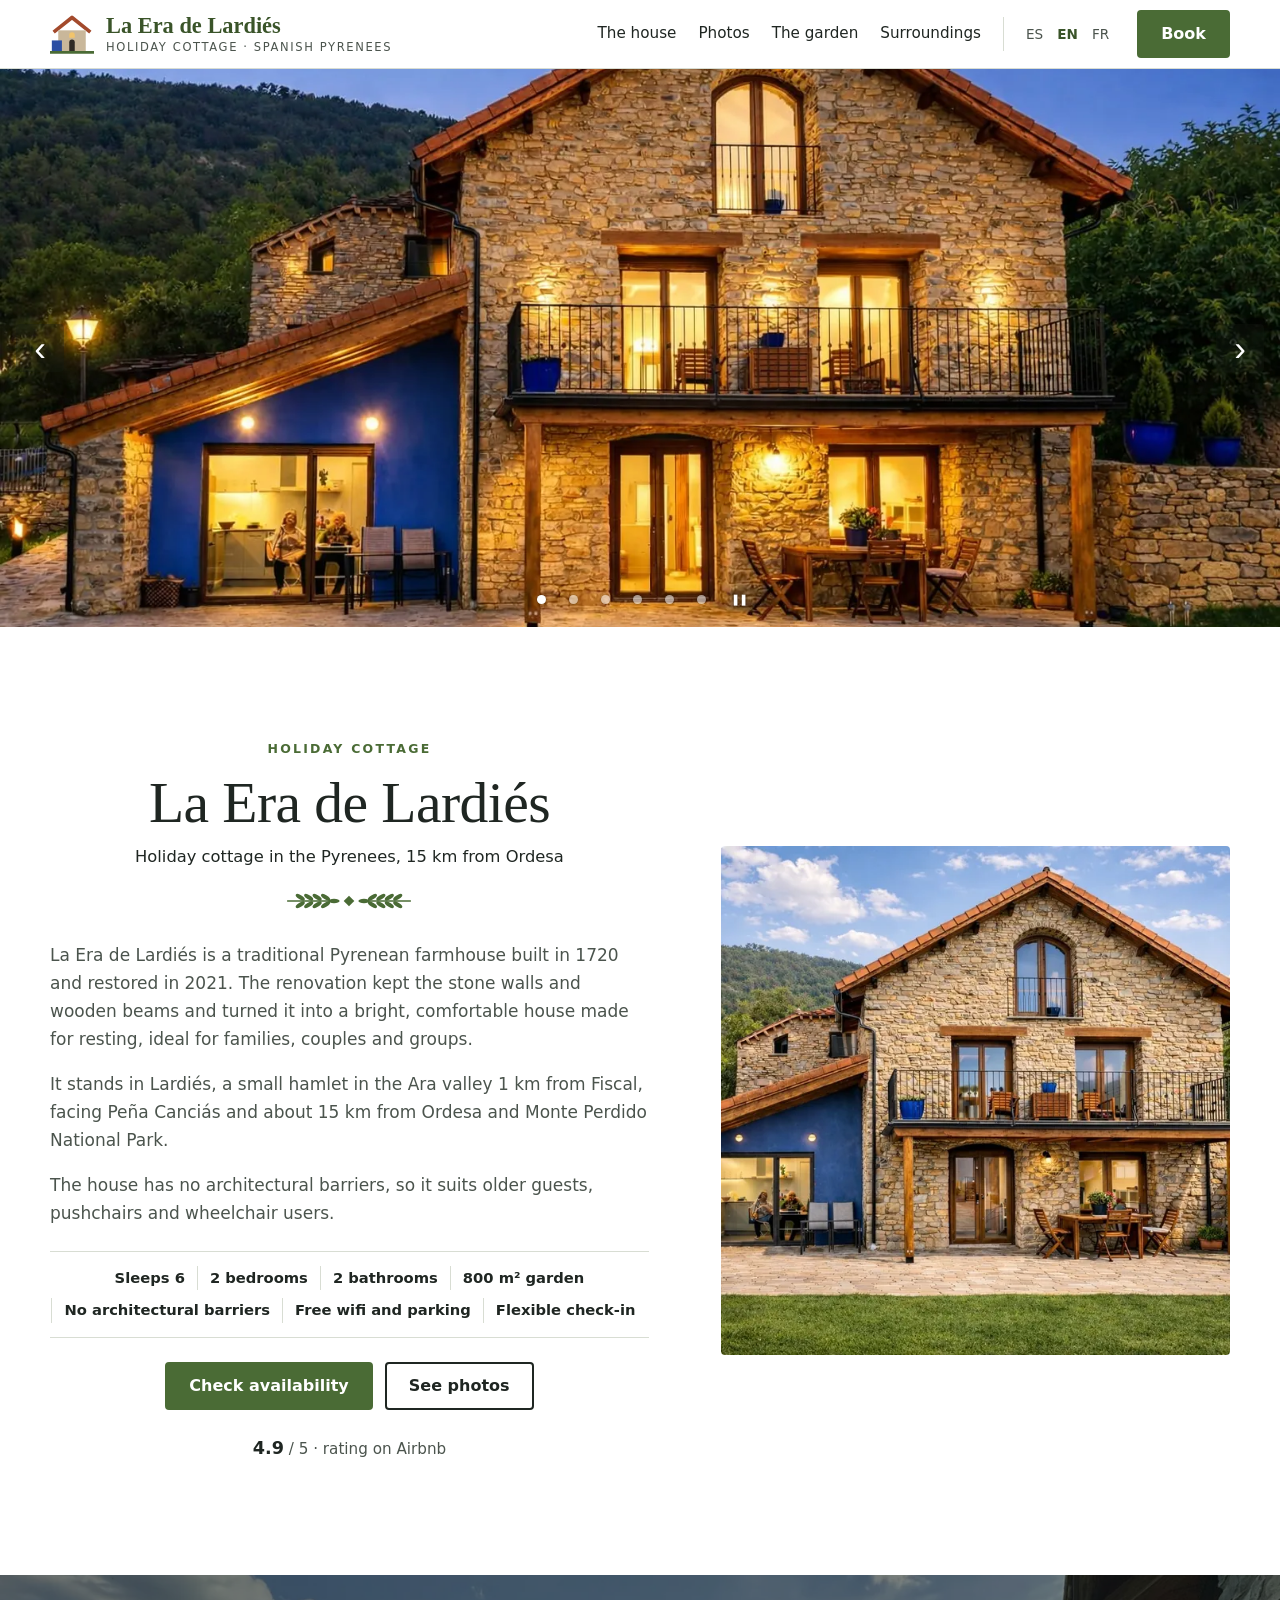
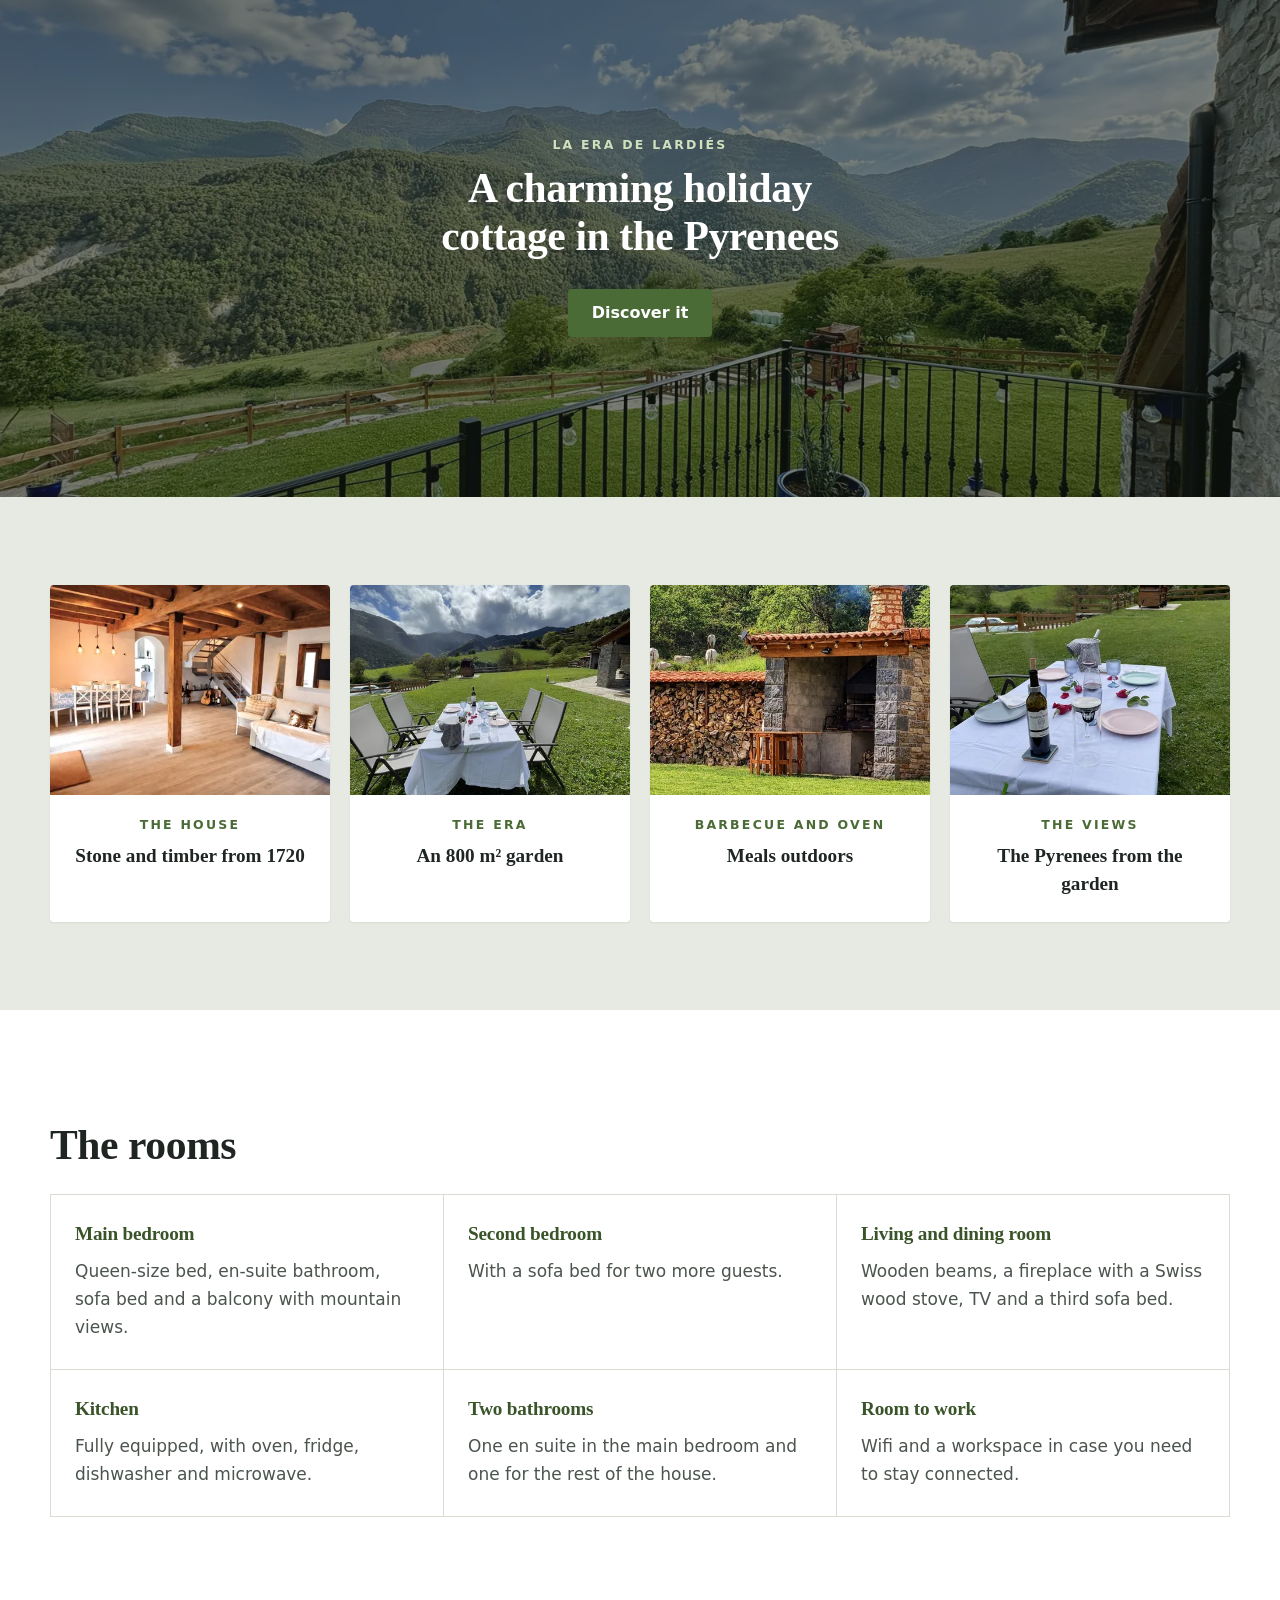
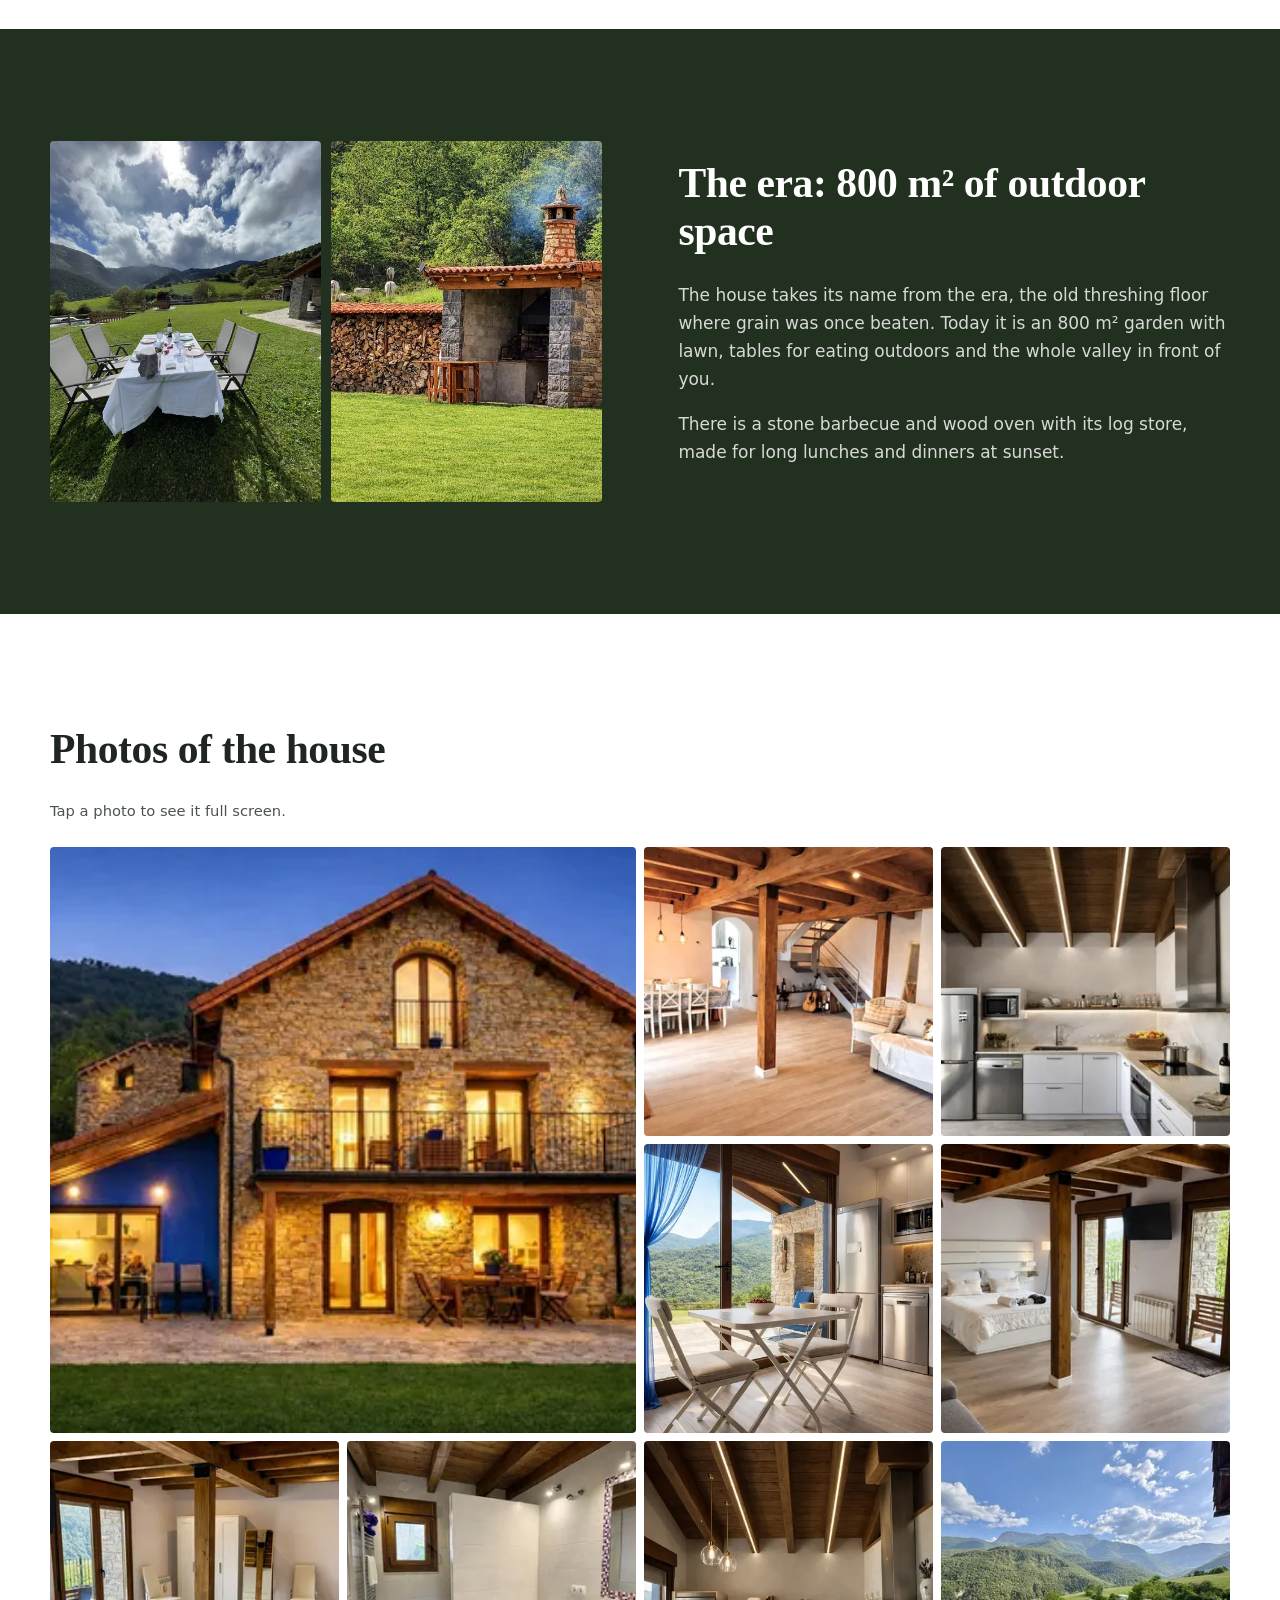
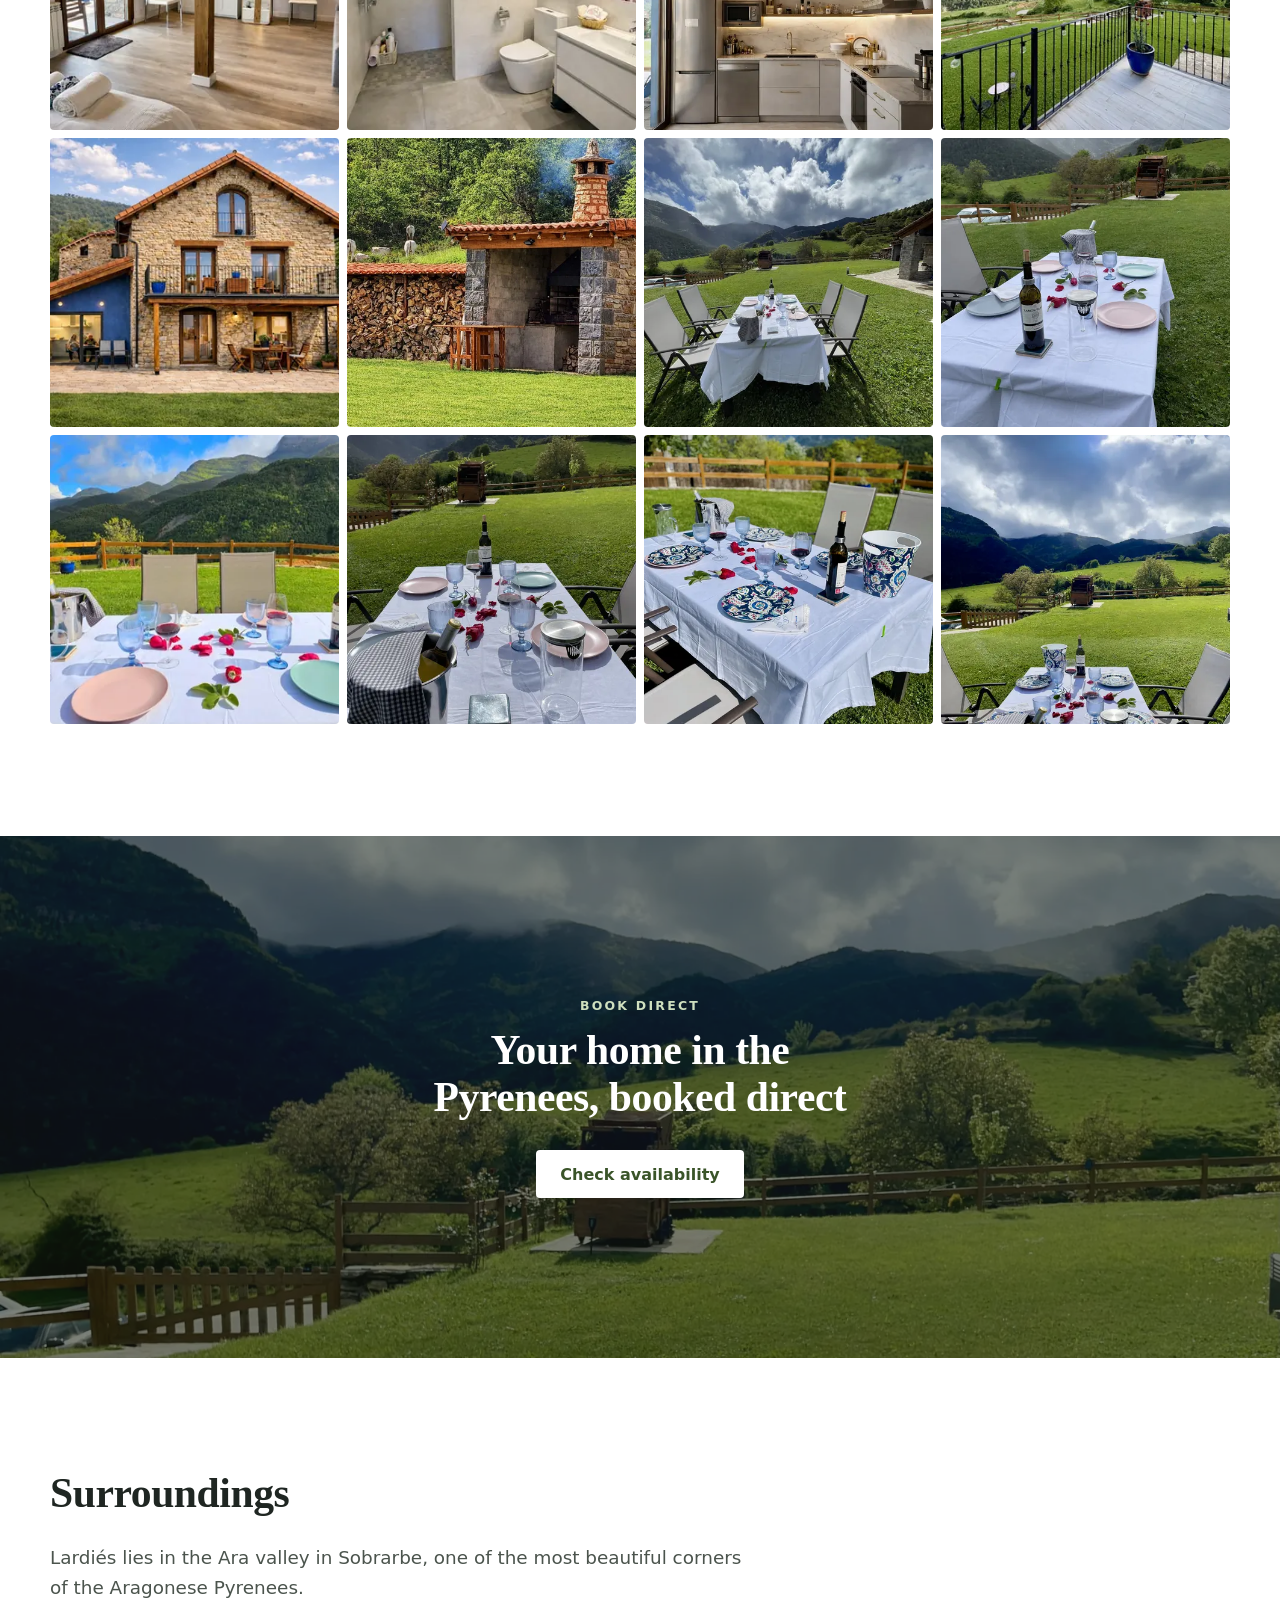
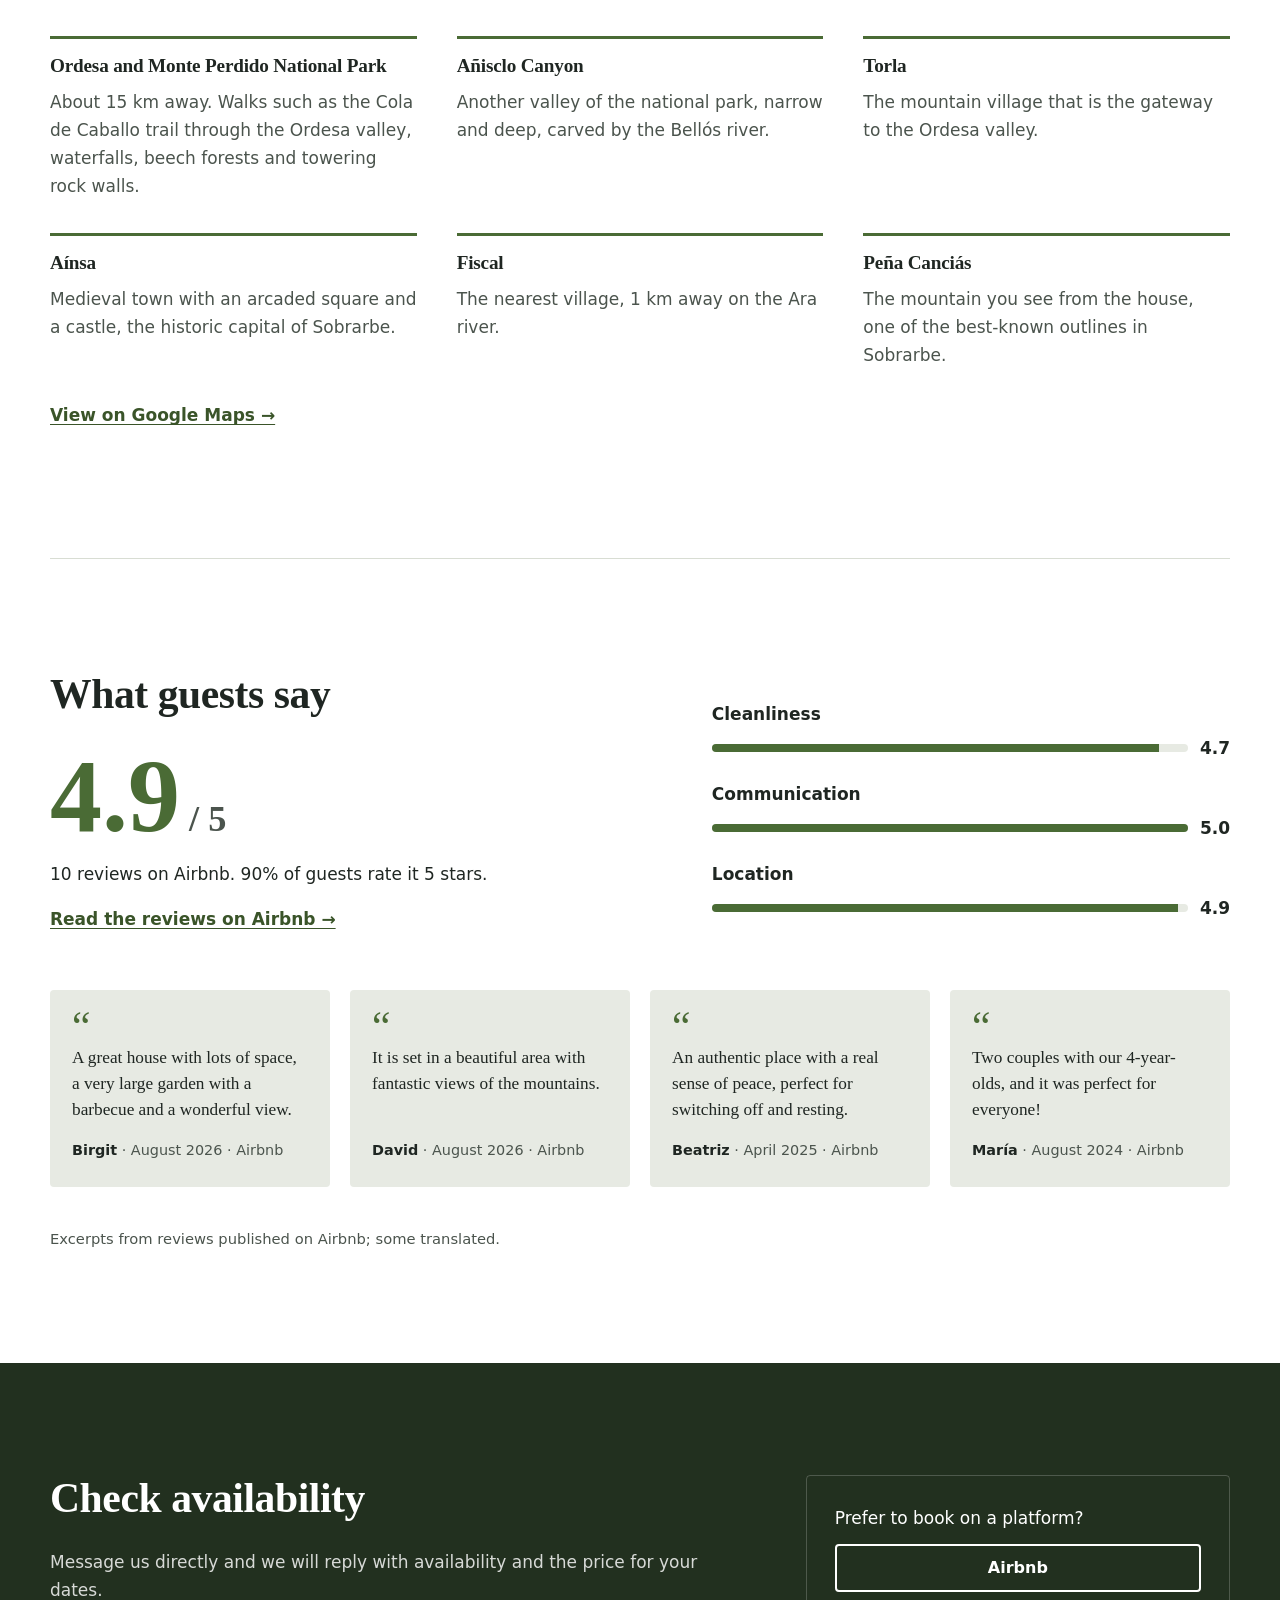
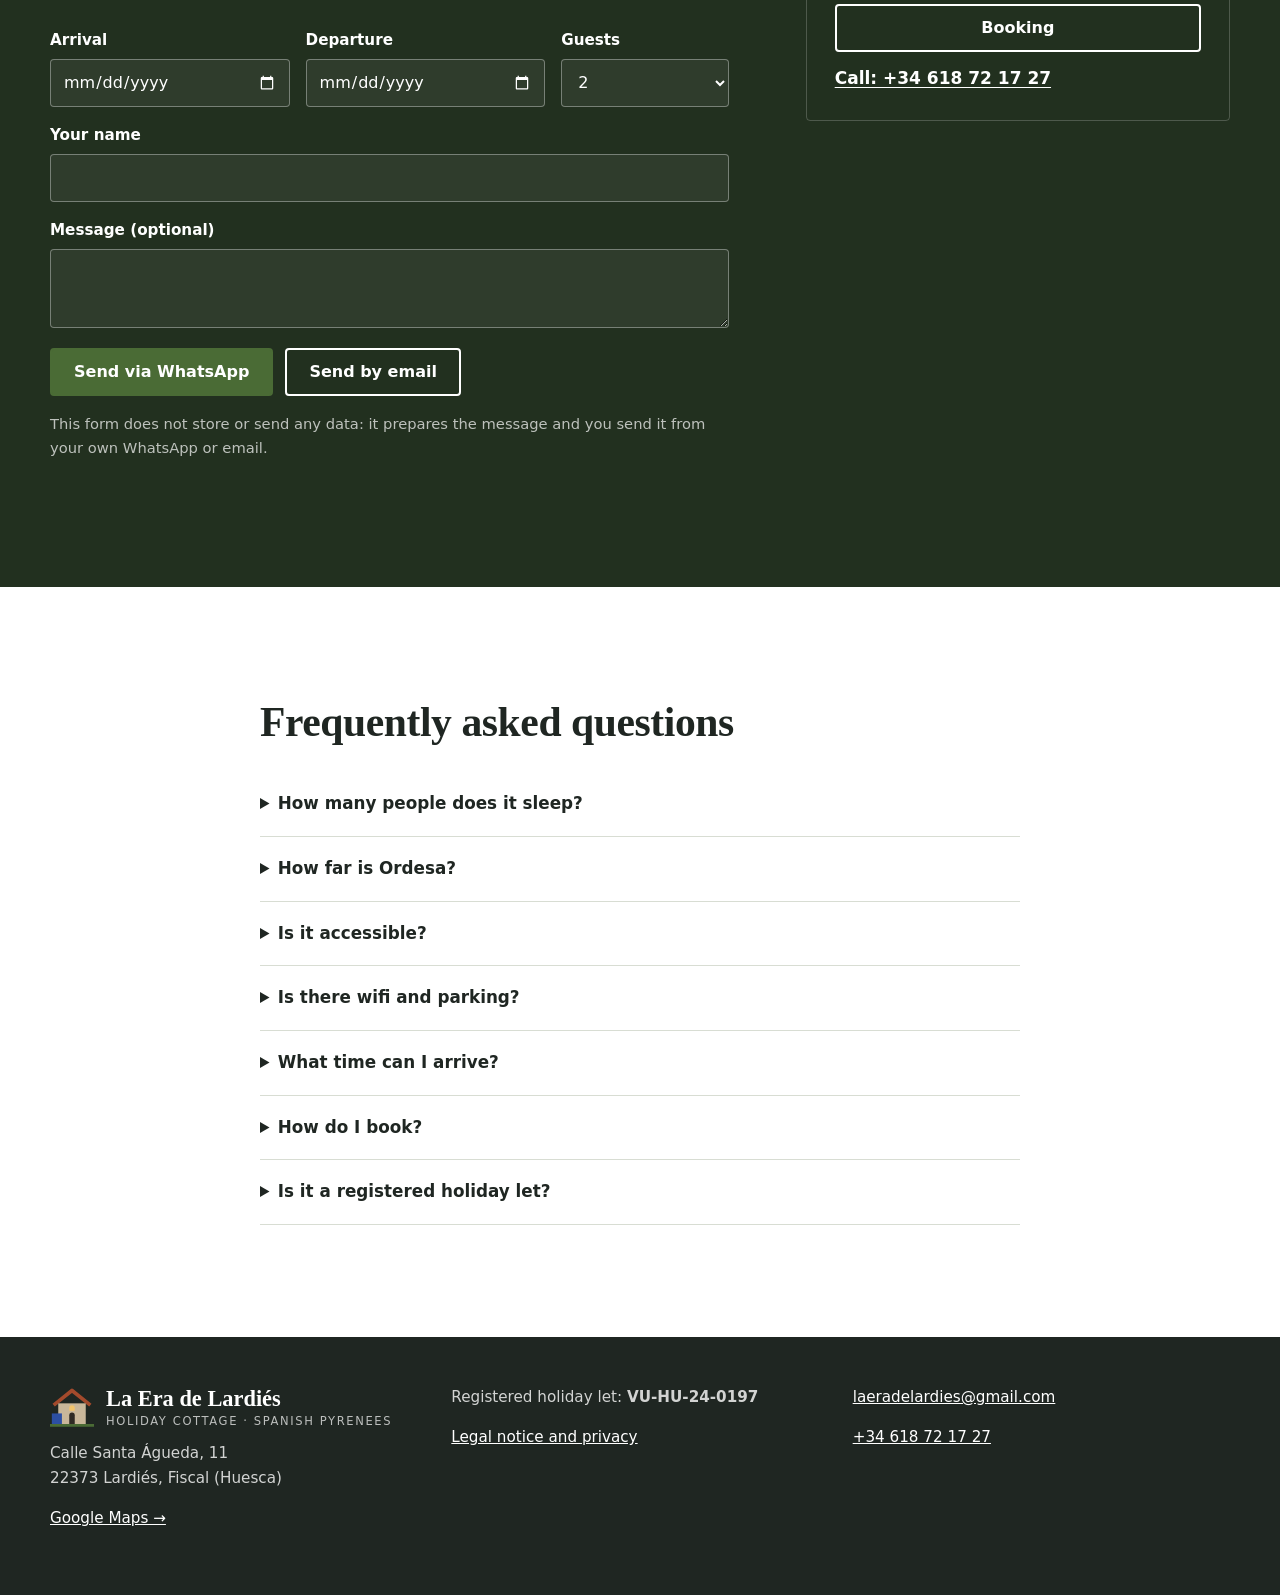
==== commit e197934d: "Añade calendario de disponibilidad sincronizado con Airbnb y Booking Una tarea de GitHub (.github/wo" ====
--- a/en/index.html
+++ b/en/index.html
@@ -202,12 +202,28 @@
     <div class="texto">
       <h2>Check availability</h2>
       <p>Message us directly and we will reply with availability and the price for your dates.</p>
+      <div class="calendario" hidden data-url="https://raw.githubusercontent.com/enderodri/laeradelardies-web/disponibilidad/disponibilidad.json" data-actualizado="Updated" data-libre="Available" data-ocupado="Booked">
+        <div class="calendario-cabecera">
+          <h3>Availability</h3>
+          <div class="calendario-flechas">
+            <button type="button" class="calendario-anterior" aria-label="Previous months">‹</button>
+            <button type="button" class="calendario-siguiente" aria-label="Next months">›</button>
+          </div>
+        </div>
+        <div class="calendario-meses" aria-live="polite"></div>
+        <ul class="calendario-leyenda">
+          <li><span class="muestra libre"></span>Available</li>
+          <li><span class="muestra ocupado"></span>Booked</li>
+          <li><span class="muestra elegido"></span>Your stay</li>
+        </ul>
+        <p class="ayuda">Tap your arrival day and then your departure day to fill in the form. Synced with Airbnb and Booking. <span class="calendario-fecha"></span></p>
+      </div>
       <form class="formulario" novalidate
         data-whatsapp="34618721727" data-email="laeradelardies@gmail.com"
         data-plantilla="Hello, my name is {nombre}. I would like to check availability at La Era de Lardiés from {llegada} to {salida} for {personas}.
 
 {mensaje}" data-asunto="Availability enquiry"
-        data-error-fechas="The departure date must be after the arrival date." data-pendiente="pending">
+        data-error-fechas="The departure date must be after the arrival date." data-error-ocupado="Some nights in those dates are already booked. Choose other dates or ask us." data-pendiente="pending">
         <div class="campos-fila">
           <label>Arrival<input type="date" name="llegada" required></label>
           <label>Departure<input type="date" name="salida" required></label>
--- a/styles.css
+++ b/styles.css
@@ -280,3 +280,33 @@
 .resena figcaption { font-size: 0.9rem; color: var(--tinta-suave); }
 .resena figcaption strong { color: var(--tinta); }
 .resenas-nota { grid-column: 1 / -1; margin: 0; }
+
+/* Calendario de disponibilidad (sobre la banda oscura de reservas) */
+.calendario { margin-top: 28px; padding: 22px; border: 1px solid rgba(255, 255, 255, 0.2); border-radius: var(--radio); }
+.calendario[hidden] { display: none; }
+.calendario-cabecera { display: flex; align-items: center; justify-content: space-between; gap: 12px; margin-bottom: 12px; }
+.calendario-cabecera h3 { margin: 0; color: #fff; }
+.calendario-flechas { display: flex; gap: 8px; }
+.calendario-flechas button { width: 44px; height: 44px; border: 1px solid rgba(255, 255, 255, 0.35); border-radius: var(--radio); background: transparent; color: #fff; font-size: 1.6rem; line-height: 1; cursor: pointer; }
+.calendario-flechas button:hover:not(:disabled) { background: rgba(255, 255, 255, 0.12); }
+.calendario-flechas button:disabled { opacity: 0.35; cursor: default; }
+.calendario-meses { display: grid; gap: 24px; }
+@media (min-width: 600px) { .calendario-meses { grid-template-columns: 1fr 1fr; } }
+.mes-nombre { margin: 0 0 8px; font-weight: 700; text-align: center; }
+.mes-nombre::first-letter { text-transform: uppercase; }
+.mes-rejilla { display: grid; grid-template-columns: repeat(7, 1fr); gap: 3px; }
+.semana { text-align: center; font-size: 0.75rem; color: rgba(255, 255, 255, 0.6); padding-bottom: 4px; text-transform: uppercase; }
+.dia { display: grid; place-items: center; min-height: 36px; border: 0; border-radius: 3px; font: 600 0.9rem var(--sans); }
+button.dia { cursor: pointer; }
+.dia.pasado { color: rgba(255, 255, 255, 0.28); }
+.dia.libre { background: rgba(207, 224, 191, 0.16); color: #fff; }
+.dia.libre:hover { background: rgba(207, 224, 191, 0.32); }
+.dia.ocupado { background: rgba(163, 74, 44, 0.45); color: rgba(255, 255, 255, 0.6); text-decoration: line-through; }
+.dia.elegido { background: #cfe0bf; color: var(--bosque); text-decoration: none; }
+.calendario-leyenda { list-style: none; display: flex; flex-wrap: wrap; gap: 8px 18px; padding: 0; margin: 16px 0 8px; font-size: 0.88rem; }
+.calendario-leyenda li { display: flex; align-items: center; gap: 6px; }
+.muestra { width: 14px; height: 14px; border-radius: 3px; display: inline-block; }
+.muestra.libre { background: rgba(207, 224, 191, 0.35); }
+.muestra.ocupado { background: rgba(163, 74, 44, 0.75); }
+.muestra.elegido { background: #cfe0bf; }
+.calendario .ayuda { margin: 0; }
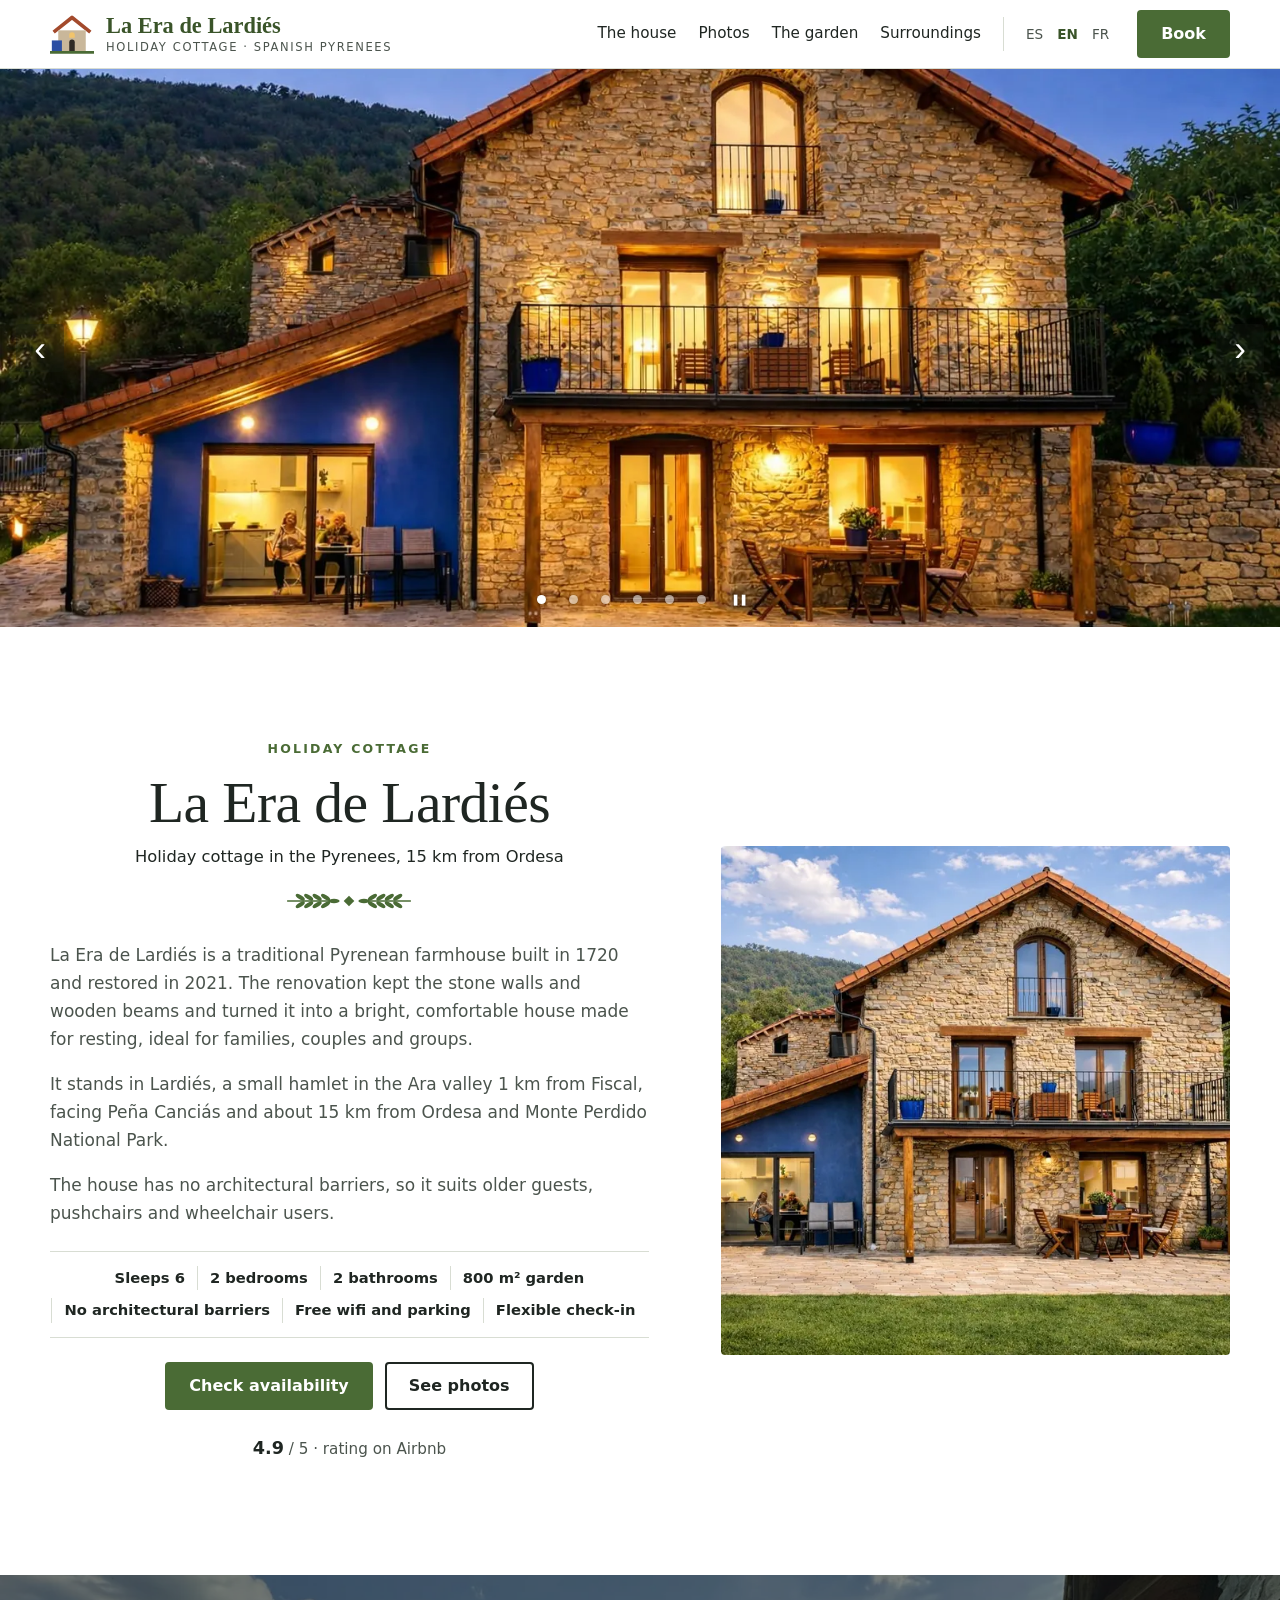
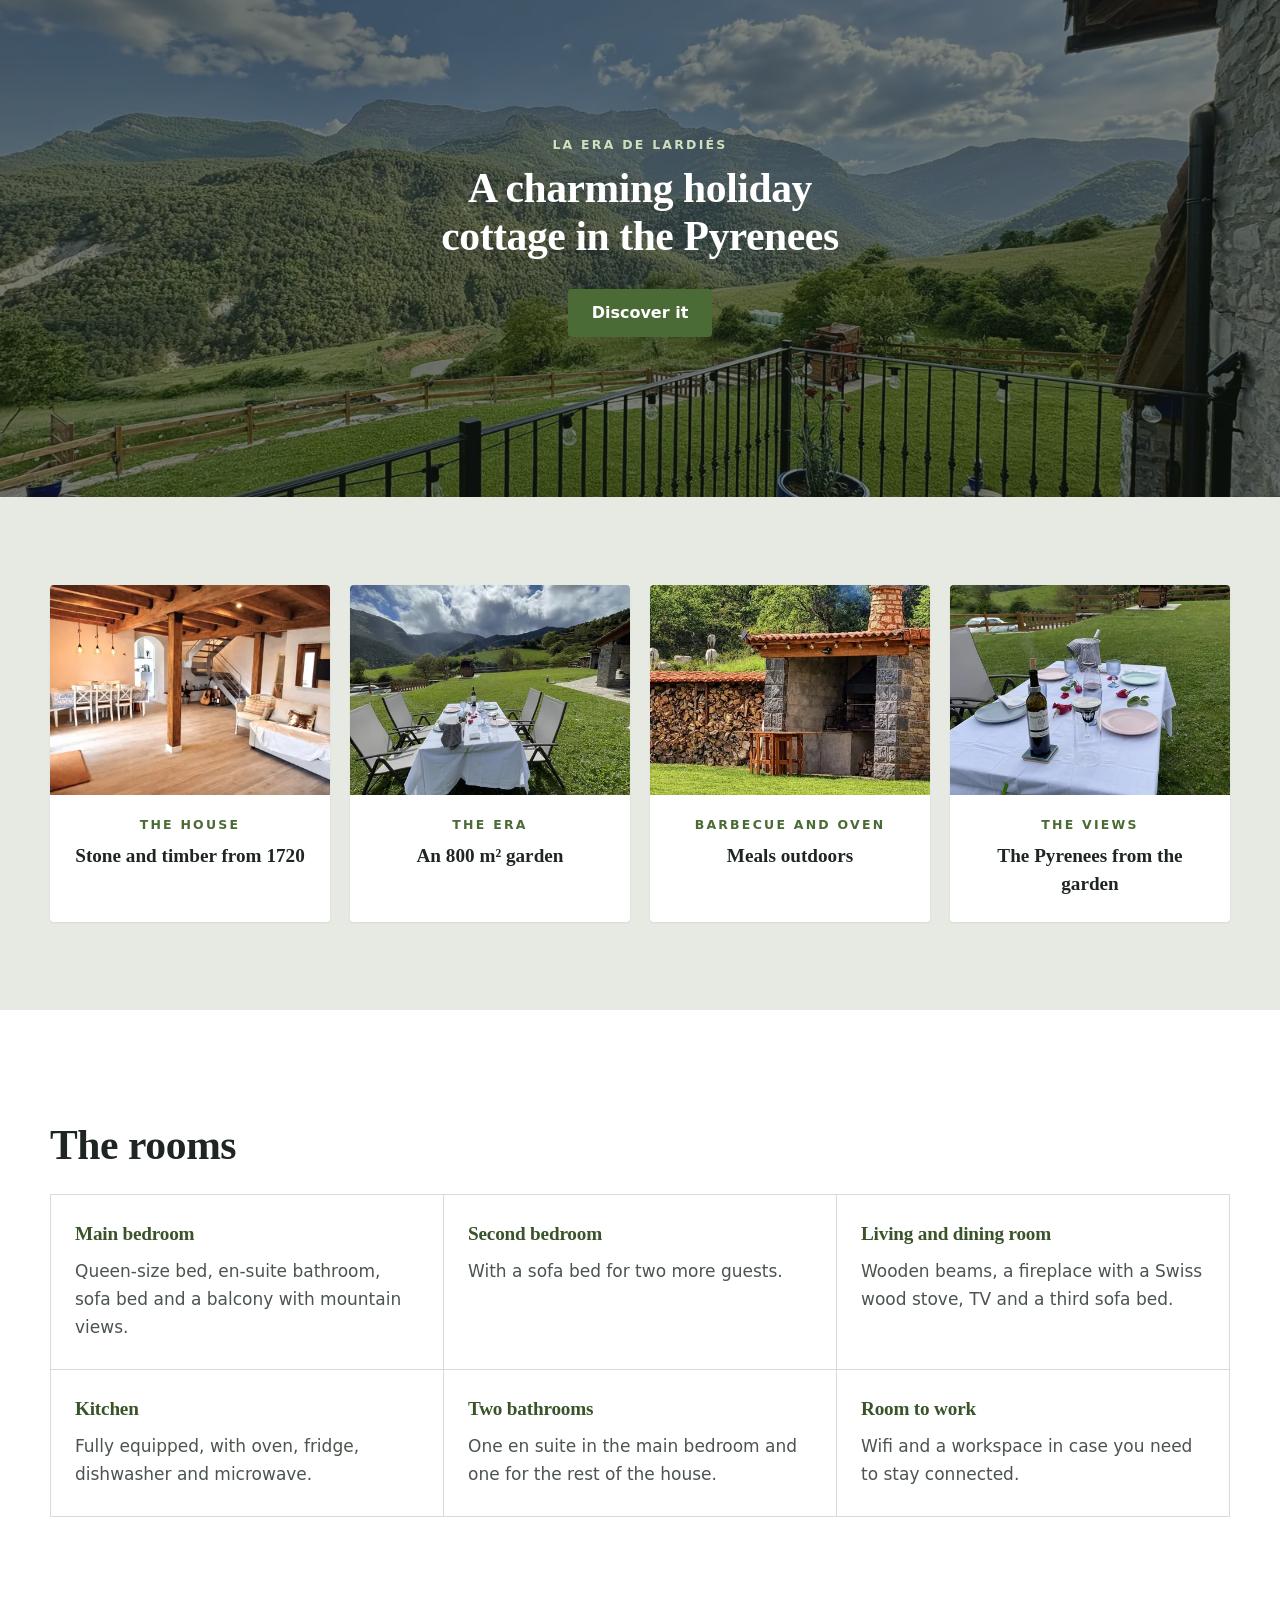
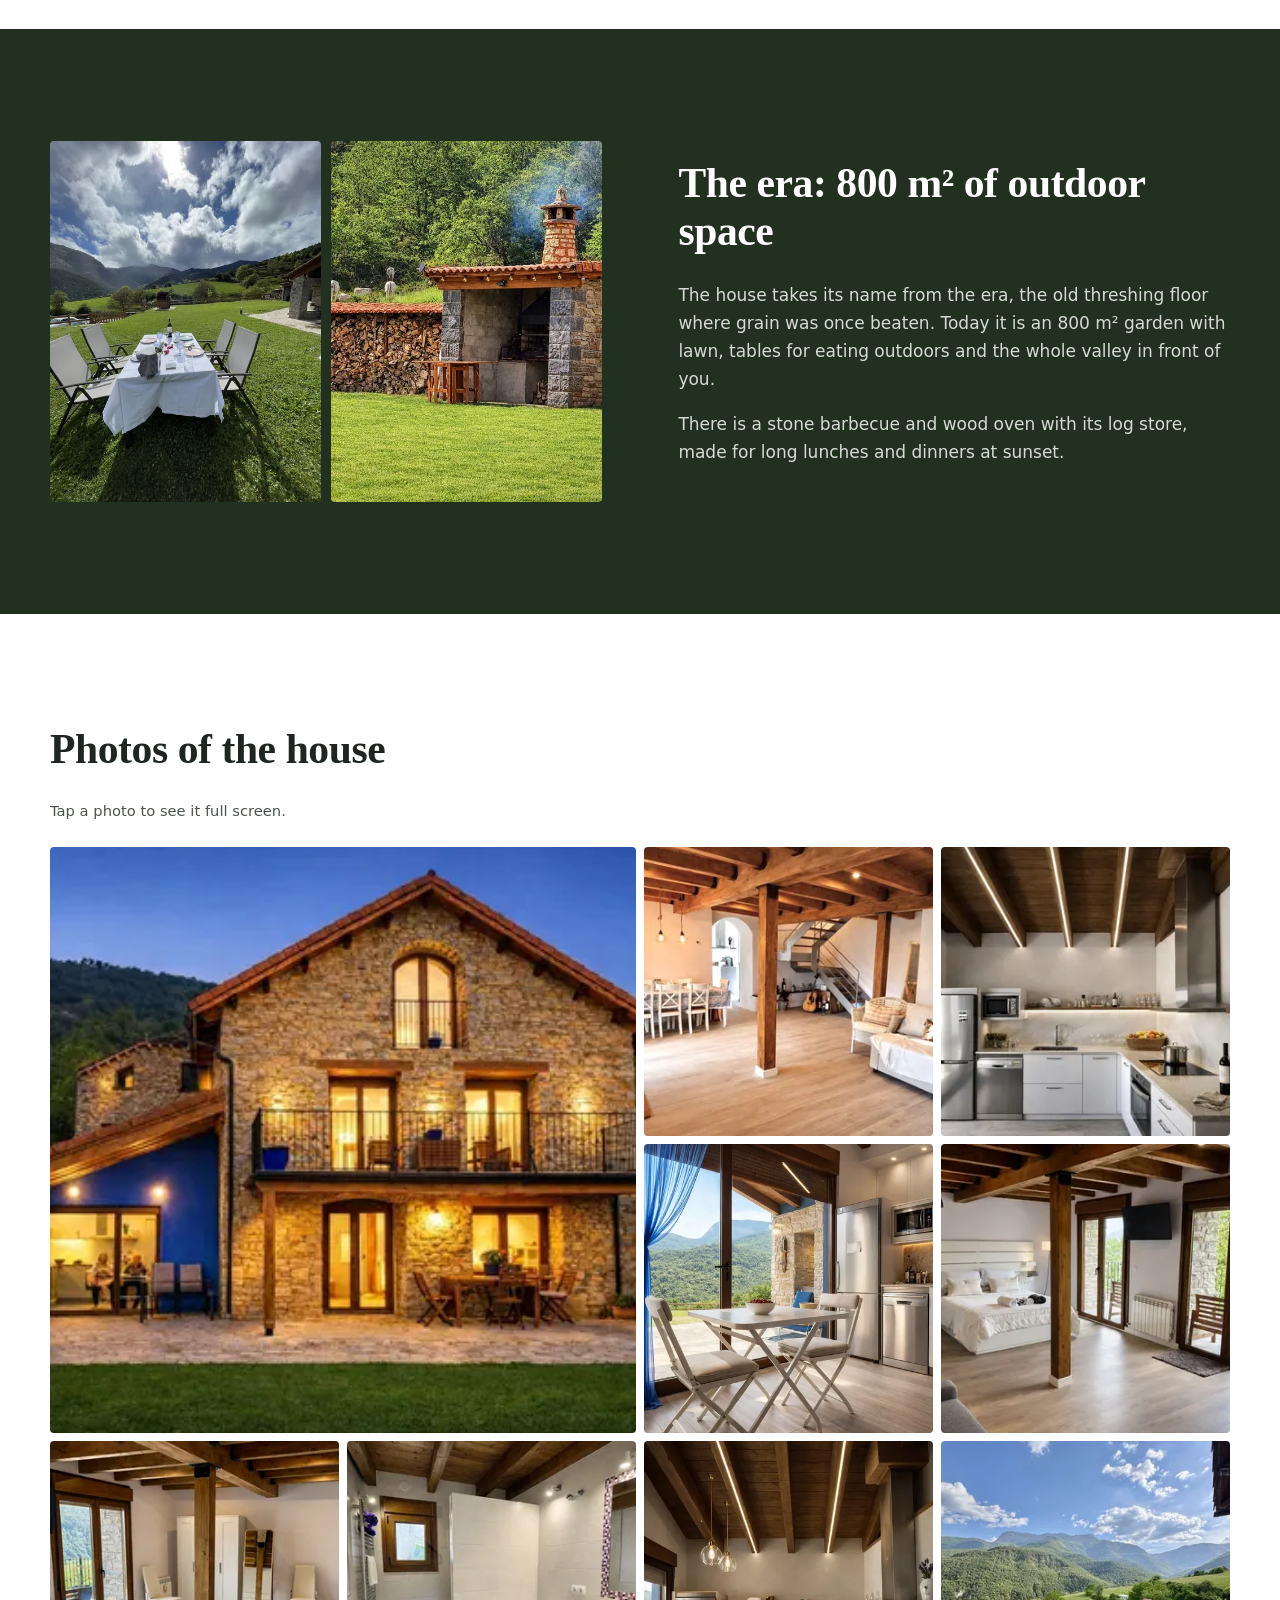
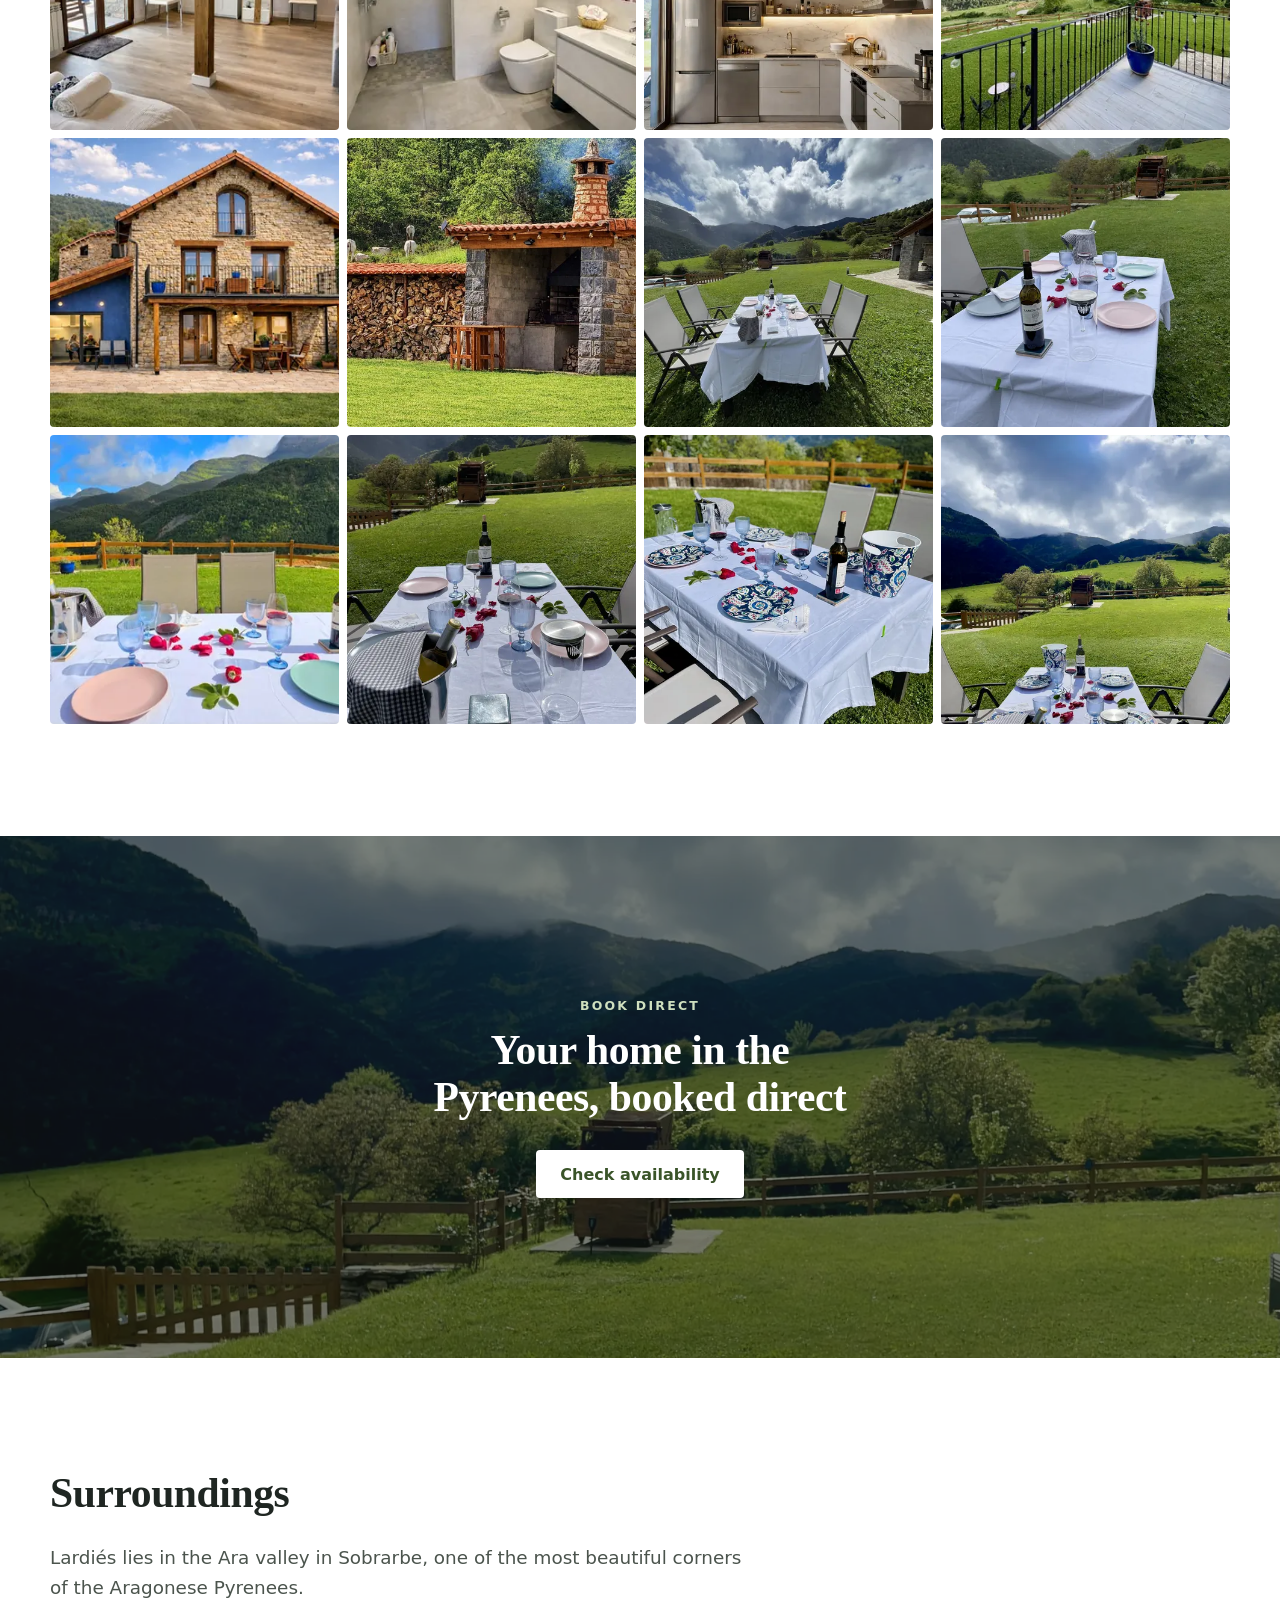
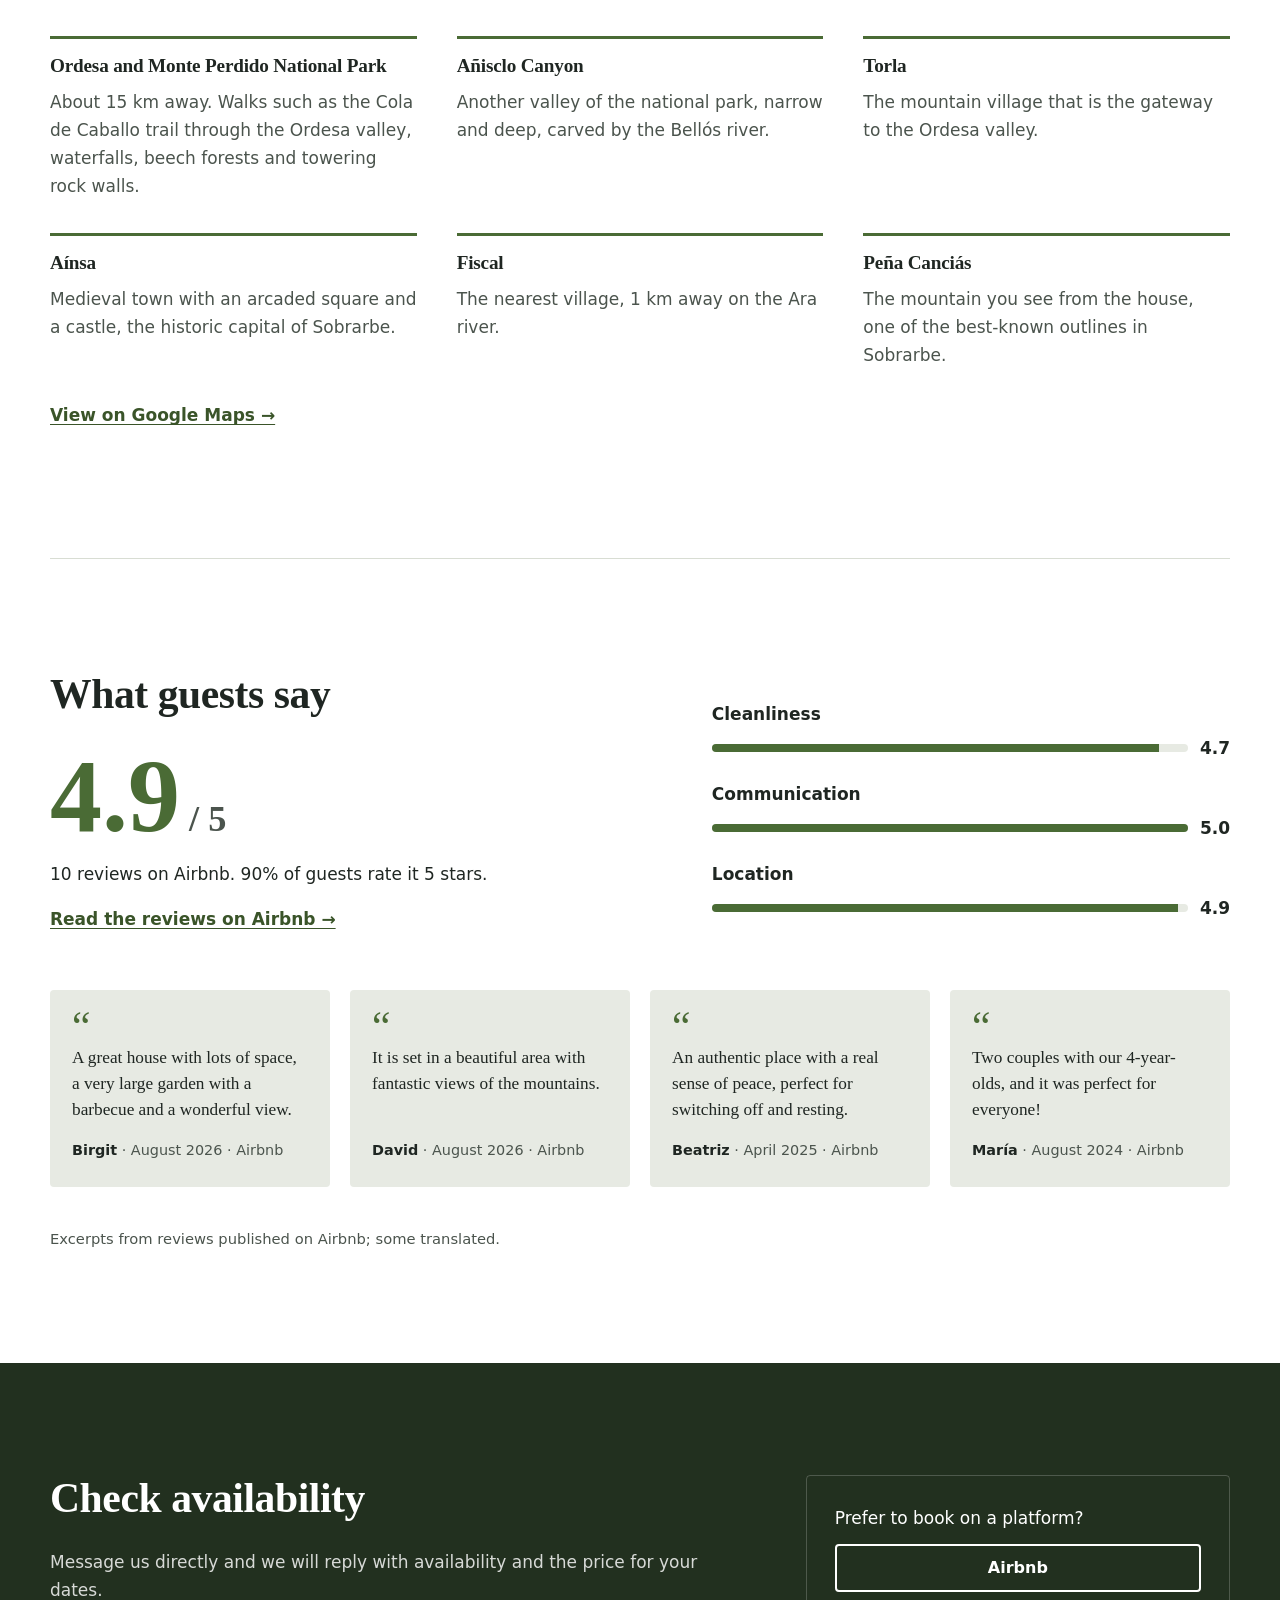
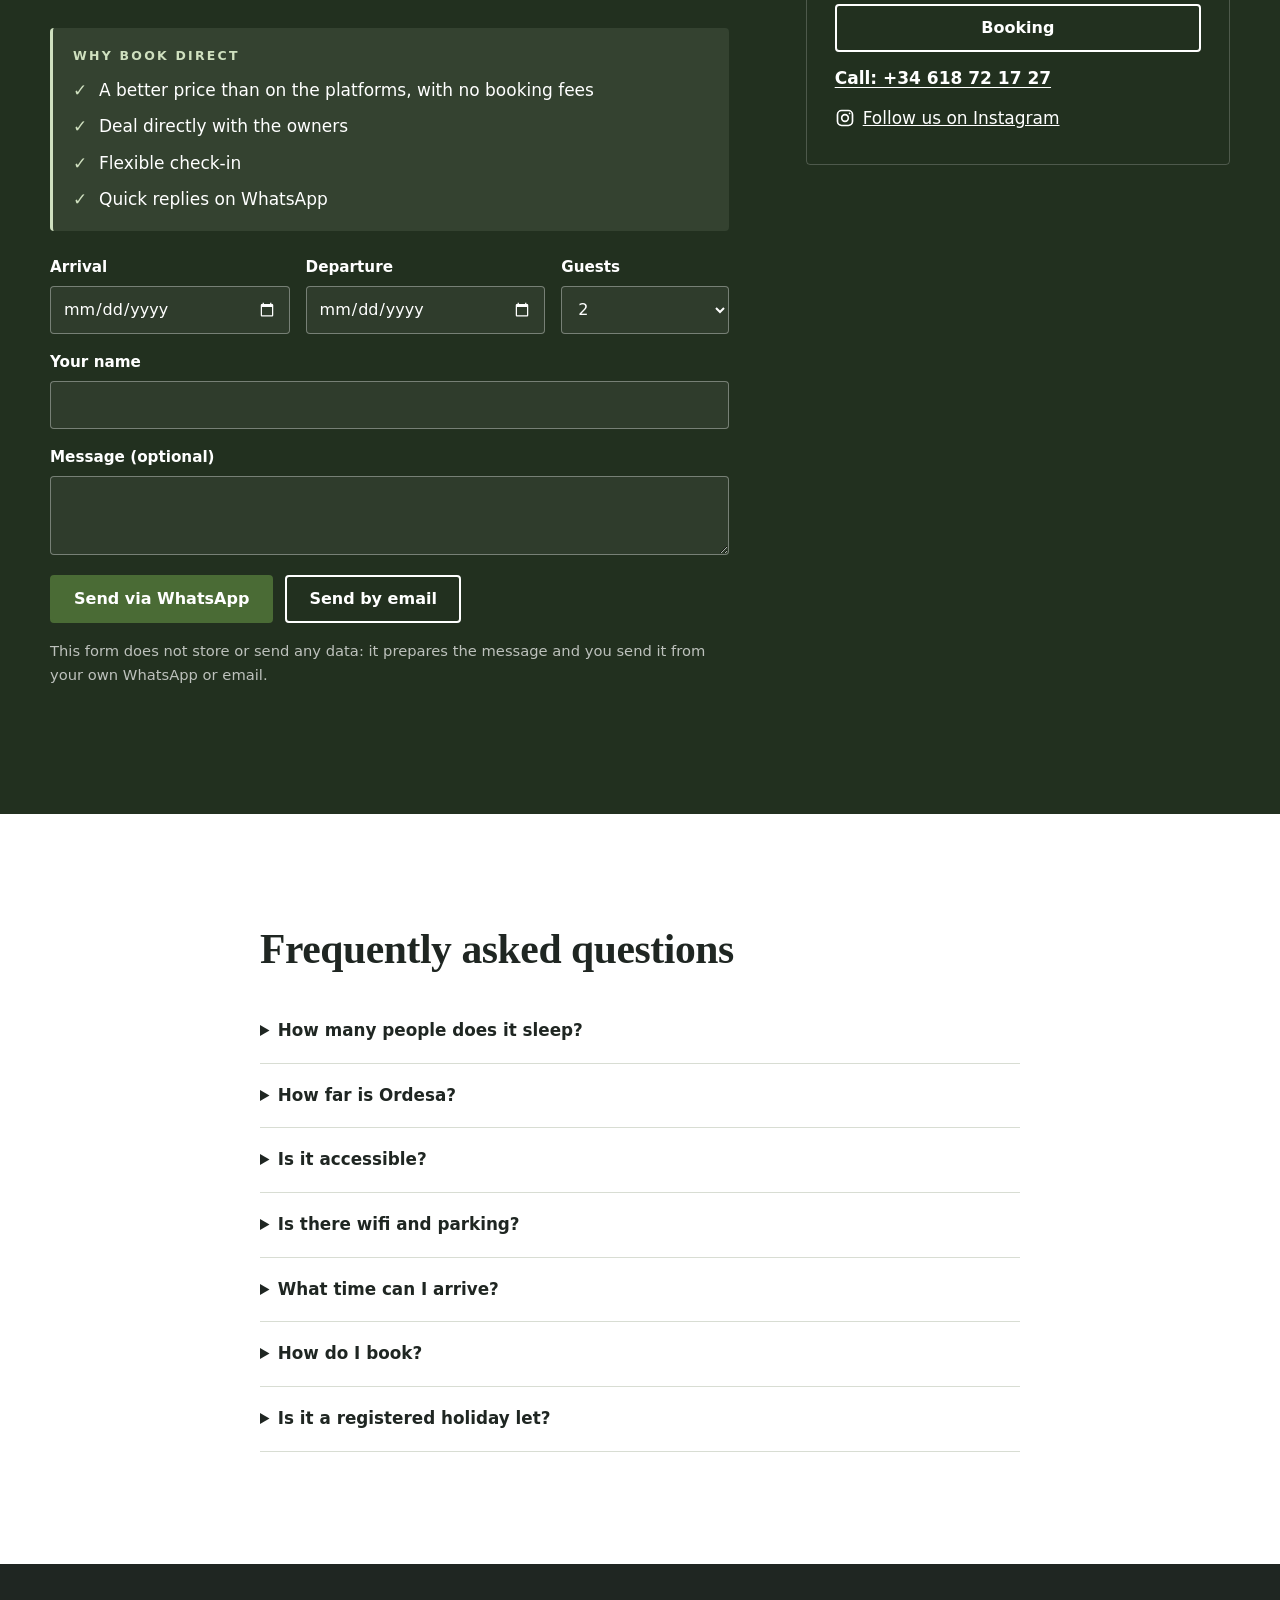
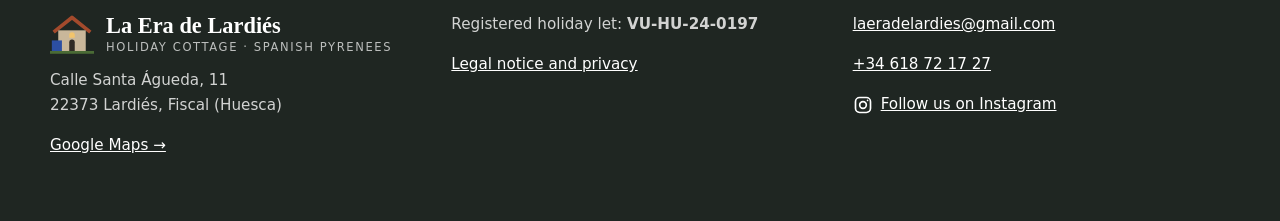
==== commit 3a72be33: "Añade Instagram y aviso de reserva directa Enlace a @laeradelardies en el pie, en el bloque de reser" ====
--- a/en/index.html
+++ b/en/index.html
@@ -24,7 +24,7 @@
 <link rel="icon" href="/favicon.svg" type="image/svg+xml">
 <link rel="preload" as="image" type="image/webp" imagesrcset="/img/fachada-anochecer-480.webp 480w, /img/fachada-anochecer-960.webp 960w, /img/fachada-anochecer-1536.webp 1536w" imagesizes="100vw" fetchpriority="high">
 <link rel="stylesheet" href="/styles.css">
-<script type="application/ld+json">{"@context":"https://schema.org","@type":"LodgingBusiness","name":"La Era de Lardiés","description":"Restored 1720 stone farmhouse in Lardiés (Huesca), 15 km from Ordesa National Park. Sleeps 6, 2 bedrooms, 2 bathrooms and an 800 m² garden with barbecue.","url":"https://laeradelardies.com/en/","image":["https://laeradelardies.com/img/fachada-anochecer-1536.webp","https://laeradelardies.com/img/salon-comedor-vigas-1536.webp","https://laeradelardies.com/img/era-jardin-montanas-1600.webp","https://laeradelardies.com/img/balcon-vistas-valle-1600.webp"],"address":{"@type":"PostalAddress","streetAddress":"Calle Santa Águeda, 11","addressLocality":"Lardiés","addressRegion":"Huesca, Aragón","addressCountry":"ES","postalCode":"22373"},"geo":{"@type":"GeoCoordinates","latitude":42.4979915,"longitude":-0.1330118},"telephone":"+34618721727","email":"laeradelardies@gmail.com","numberOfRooms":2,"amenityFeature":[{"@type":"LocationFeatureSpecification","name":"Wifi","value":true},{"@type":"LocationFeatureSpecification","name":"Free parking","value":true},{"@type":"LocationFeatureSpecification","name":"Barbecue","value":true},{"@type":"LocationFeatureSpecification","name":"Fireplace","value":true},{"@type":"LocationFeatureSpecification","name":"Garden","value":true},{"@type":"LocationFeatureSpecification","name":"Wheelchair accessible","value":true},{"@type":"LocationFeatureSpecification","name":"Kitchen","value":true}],"sameAs":["https://www.airbnb.com/h/laeradelardies","https://www.booking.com/hotel/es/borda-en-paradisiaco-enclave.html"]}</script>
+<script type="application/ld+json">{"@context":"https://schema.org","@type":"LodgingBusiness","name":"La Era de Lardiés","description":"Restored 1720 stone farmhouse in Lardiés (Huesca), 15 km from Ordesa National Park. Sleeps 6, 2 bedrooms, 2 bathrooms and an 800 m² garden with barbecue.","url":"https://laeradelardies.com/en/","image":["https://laeradelardies.com/img/fachada-anochecer-1536.webp","https://laeradelardies.com/img/salon-comedor-vigas-1536.webp","https://laeradelardies.com/img/era-jardin-montanas-1600.webp","https://laeradelardies.com/img/balcon-vistas-valle-1600.webp"],"address":{"@type":"PostalAddress","streetAddress":"Calle Santa Águeda, 11","addressLocality":"Lardiés","addressRegion":"Huesca, Aragón","addressCountry":"ES","postalCode":"22373"},"geo":{"@type":"GeoCoordinates","latitude":42.4979915,"longitude":-0.1330118},"telephone":"+34618721727","email":"laeradelardies@gmail.com","numberOfRooms":2,"amenityFeature":[{"@type":"LocationFeatureSpecification","name":"Wifi","value":true},{"@type":"LocationFeatureSpecification","name":"Free parking","value":true},{"@type":"LocationFeatureSpecification","name":"Barbecue","value":true},{"@type":"LocationFeatureSpecification","name":"Fireplace","value":true},{"@type":"LocationFeatureSpecification","name":"Garden","value":true},{"@type":"LocationFeatureSpecification","name":"Wheelchair accessible","value":true},{"@type":"LocationFeatureSpecification","name":"Kitchen","value":true}],"sameAs":["https://www.airbnb.com/h/laeradelardies","https://www.booking.com/hotel/es/borda-en-paradisiaco-enclave.html","https://www.instagram.com/laeradelardies/"]}</script>
 </head>
 <body>
 <a class="saltar" href="#contenido">Skip to content</a>
@@ -202,6 +202,10 @@
     <div class="texto">
       <h2>Check availability</h2>
       <p>Message us directly and we will reply with availability and the price for your dates.</p>
+      <div class="ventajas">
+        <p class="antetitulo">Why book direct</p>
+        <ul><li>A better price than on the platforms, with no booking fees</li><li>Deal directly with the owners</li><li>Flexible check-in</li><li>Quick replies on WhatsApp</li></ul>
+      </div>
       <div class="calendario" hidden data-url="https://raw.githubusercontent.com/enderodri/laeradelardies-web/disponibilidad/disponibilidad.json" data-actualizado="Updated" data-libre="Available" data-ocupado="Booked">
         <div class="calendario-cabecera">
           <h3>Availability</h3>
@@ -244,9 +248,18 @@
       <a class="boton boton-borde" href="https://www.airbnb.com/h/laeradelardies" target="_blank" rel="noopener">Airbnb</a>
       <a class="boton boton-borde" href="https://www.booking.com/hotel/es/borda-en-paradisiaco-enclave.html" target="_blank" rel="noopener">Booking</a>
       <p><a class="enlace" href="tel:+34618721727">Call: +34 618 72 17 27</a></p>
+      <p><a class="instagram" href="https://www.instagram.com/laeradelardies/" target="_blank" rel="noopener"><svg class="icono" viewBox="0 0 24 24" aria-hidden="true" fill="none" stroke="currentColor" stroke-width="2"><rect x="3" y="3" width="18" height="18" rx="5"/><circle cx="12" cy="12" r="4"/><circle cx="17.5" cy="6.5" r="1" fill="currentColor" stroke="none"/></svg><span>Follow us on Instagram</span></a></p>
     </aside>
   </div>
 </section>
+
+<aside class="aviso-directo" hidden aria-label="Book direct">
+  <button type="button" class="aviso-cerrar" aria-label="Close notice">×</button>
+  <p class="antetitulo">Book direct</p>
+  <p class="aviso-titulo">Cheaper when you book with us</p>
+  <p class="aviso-texto">No Airbnb or Booking fees: message us and we will give you our direct price.</p>
+  <a class="boton" href="#reservar">Check dates</a>
+</aside>
 
 <section id="preguntas" class="seccion contenedor estrecho" aria-labelledby="titulo-faq">
   <h2 id="titulo-faq">Frequently asked questions</h2>
@@ -273,6 +286,7 @@
     <div>
       <p><a href="mailto:laeradelardies@gmail.com">laeradelardies@gmail.com</a></p>
       <p><a href="tel:+34618721727">+34 618 72 17 27</a></p>
+      <p><a class="instagram" href="https://www.instagram.com/laeradelardies/" target="_blank" rel="noopener"><svg class="icono" viewBox="0 0 24 24" aria-hidden="true" fill="none" stroke="currentColor" stroke-width="2"><rect x="3" y="3" width="18" height="18" rx="5"/><circle cx="12" cy="12" r="4"/><circle cx="17.5" cy="6.5" r="1" fill="currentColor" stroke="none"/></svg><span>Follow us on Instagram</span></a></p>
     </div>
   </div>
 </footer>
--- a/styles.css
+++ b/styles.css
@@ -310,3 +310,33 @@
 .muestra.ocupado { background: rgba(163, 74, 44, 0.75); }
 .muestra.elegido { background: #cfe0bf; }
 .calendario .ayuda { margin: 0; }
+
+/* Ventajas de reservar directamente (banda de reservas) */
+.ventajas { margin: 24px 0 0; padding: 18px 20px; background: rgba(207, 224, 191, 0.1); border-left: 3px solid #cfe0bf; border-radius: var(--radio); }
+.ventajas ul { list-style: none; margin: 0; padding: 0; display: grid; gap: 8px; }
+.ventajas li { position: relative; padding-left: 26px; color: #fff; }
+.ventajas li::before { content: "✓"; position: absolute; left: 0; color: #cfe0bf; font-weight: 700; }
+
+/* Enlace de Instagram */
+.instagram { display: inline-flex; align-items: center; gap: 8px; }
+.icono { width: 20px; height: 20px; flex: none; }
+.plataformas .instagram { color: #fff; }
+
+/* Aviso discreto de reserva directa: tarjeta en una esquina, sin tapar la página */
+.aviso-directo {
+  position: fixed; z-index: 15; right: 16px; bottom: 16px; width: min(340px, calc(100% - 32px));
+  padding: 20px 20px 18px; background: #fff; color: var(--tinta); border-top: 4px solid var(--verde);
+  border-radius: 6px; box-shadow: 0 12px 32px rgba(20, 28, 18, 0.25); animation: aparece 0.3s ease-out;
+}
+.aviso-directo[hidden] { display: none; }
+.aviso-directo .antetitulo { margin-bottom: 4px; }
+.aviso-titulo { margin: 0 32px 6px 0; font: 600 1.2rem/1.25 var(--serif); }
+.aviso-texto { margin: 0 0 14px; font-size: 0.92rem; color: var(--tinta-suave); }
+.aviso-directo .boton { width: 100%; min-height: 44px; }
+.aviso-cerrar { position: absolute; top: 6px; right: 6px; width: 40px; height: 40px; border: 0; background: transparent; color: var(--tinta-suave); font-size: 1.6rem; line-height: 1; cursor: pointer; }
+@keyframes aparece { from { opacity: 0; transform: translateY(12px); } }
+@media (prefers-reduced-motion: reduce) { .aviso-directo { animation: none; } }
+@media (max-width: 599px) {
+  .aviso-directo { left: 12px; right: 12px; bottom: 12px; width: auto; padding: 14px 16px 14px; }
+  .aviso-texto { display: none; }
+}
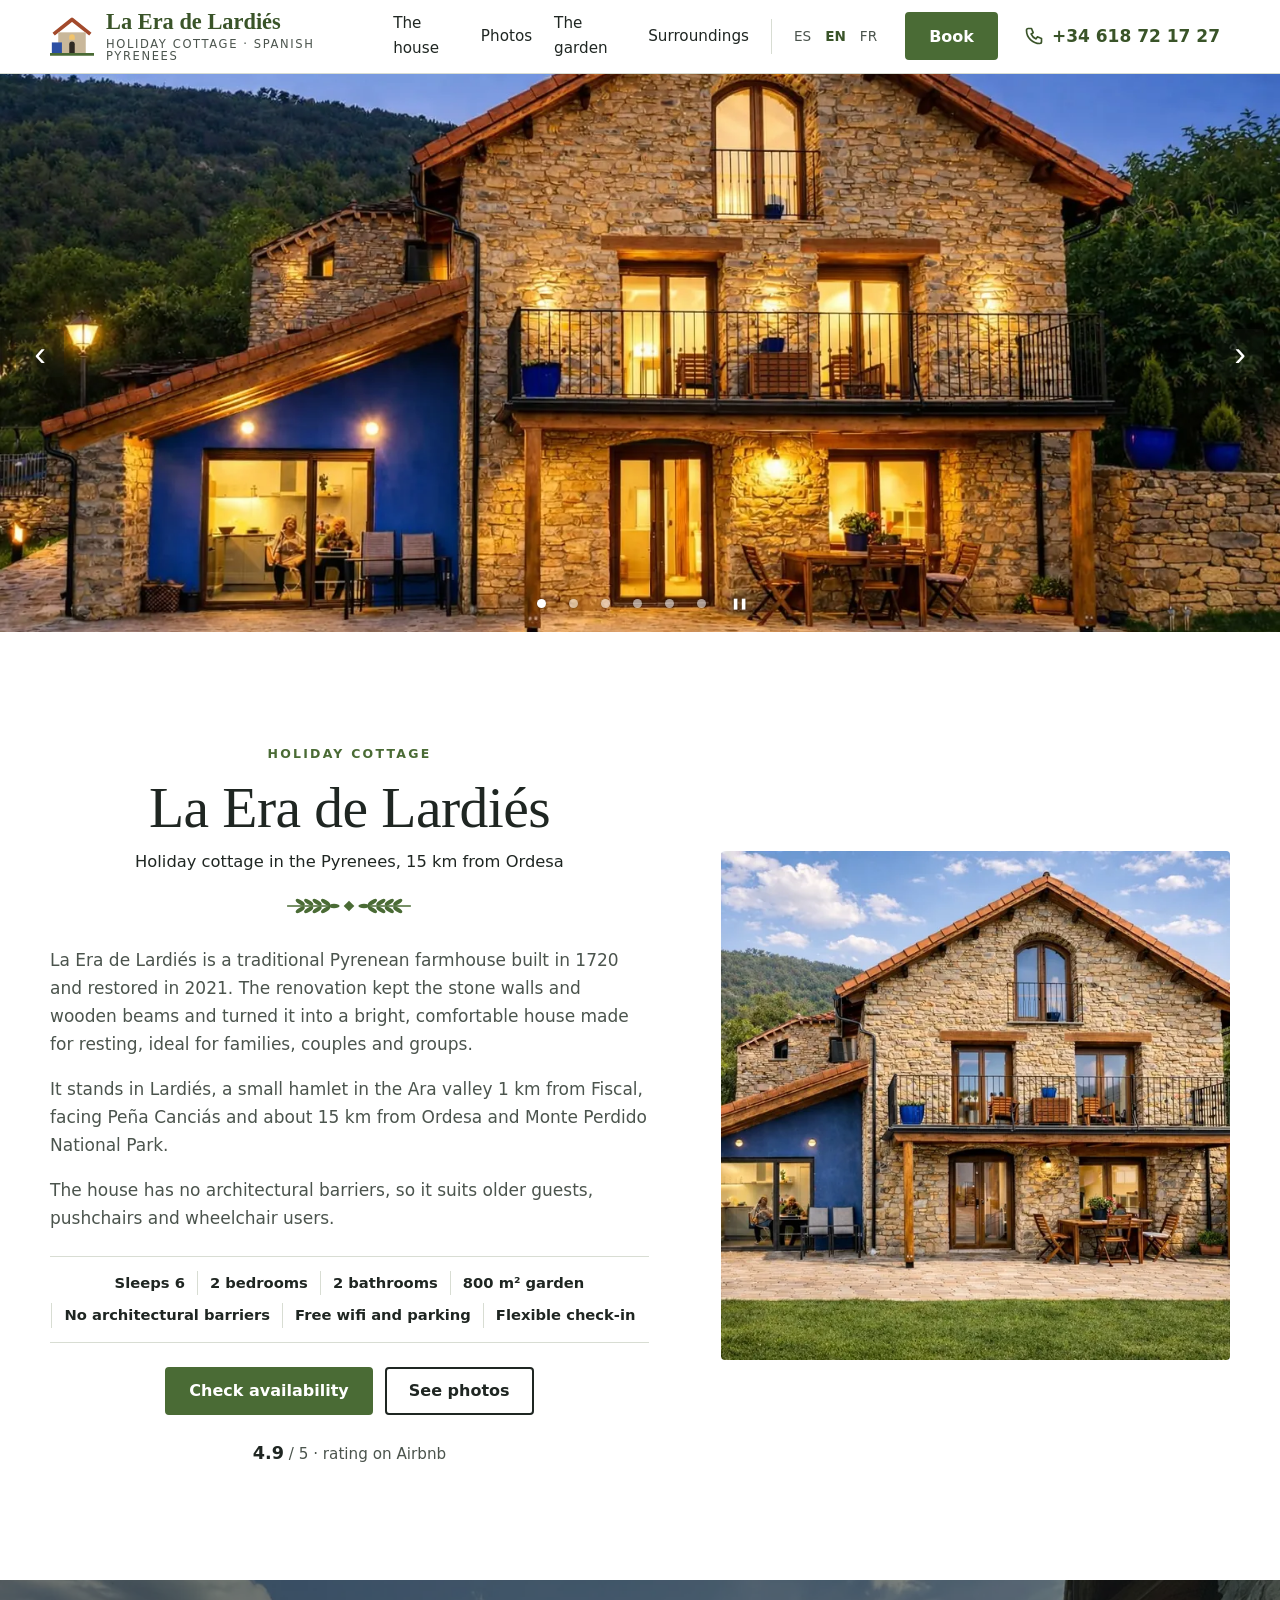
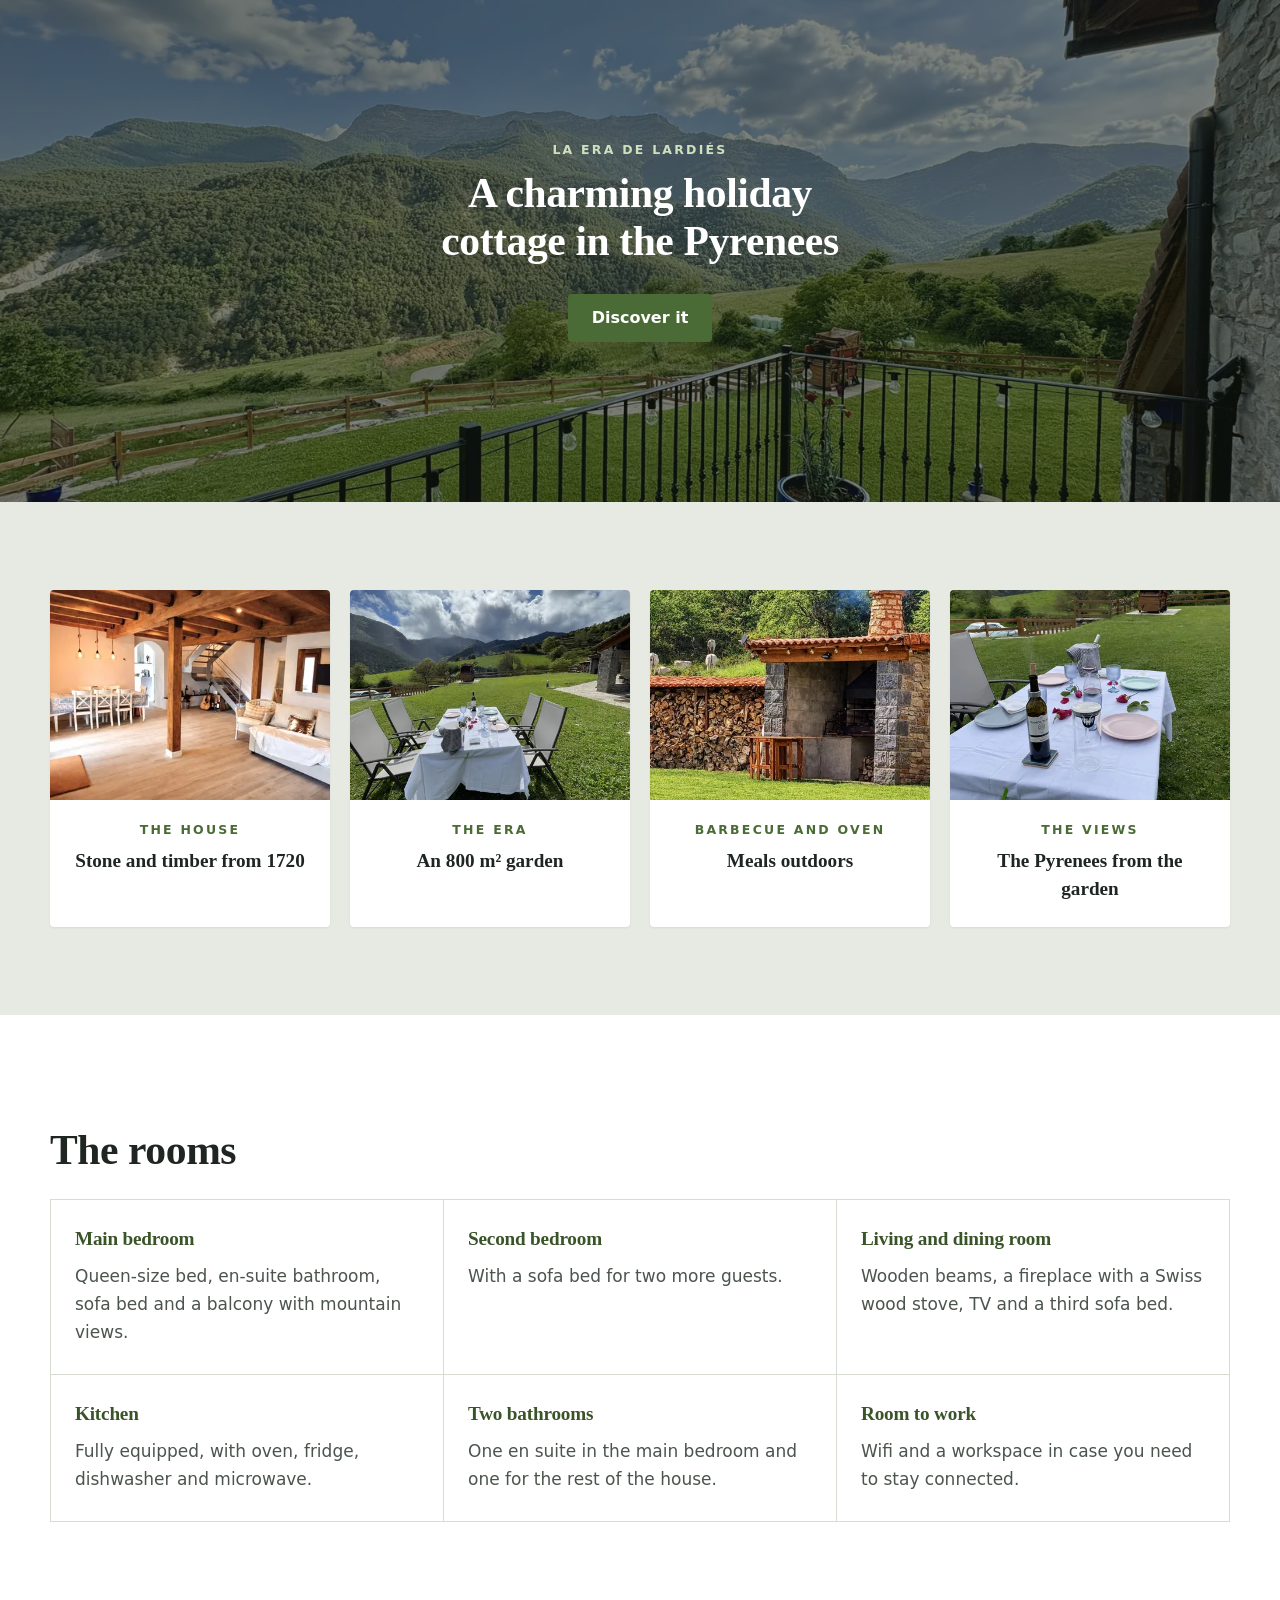
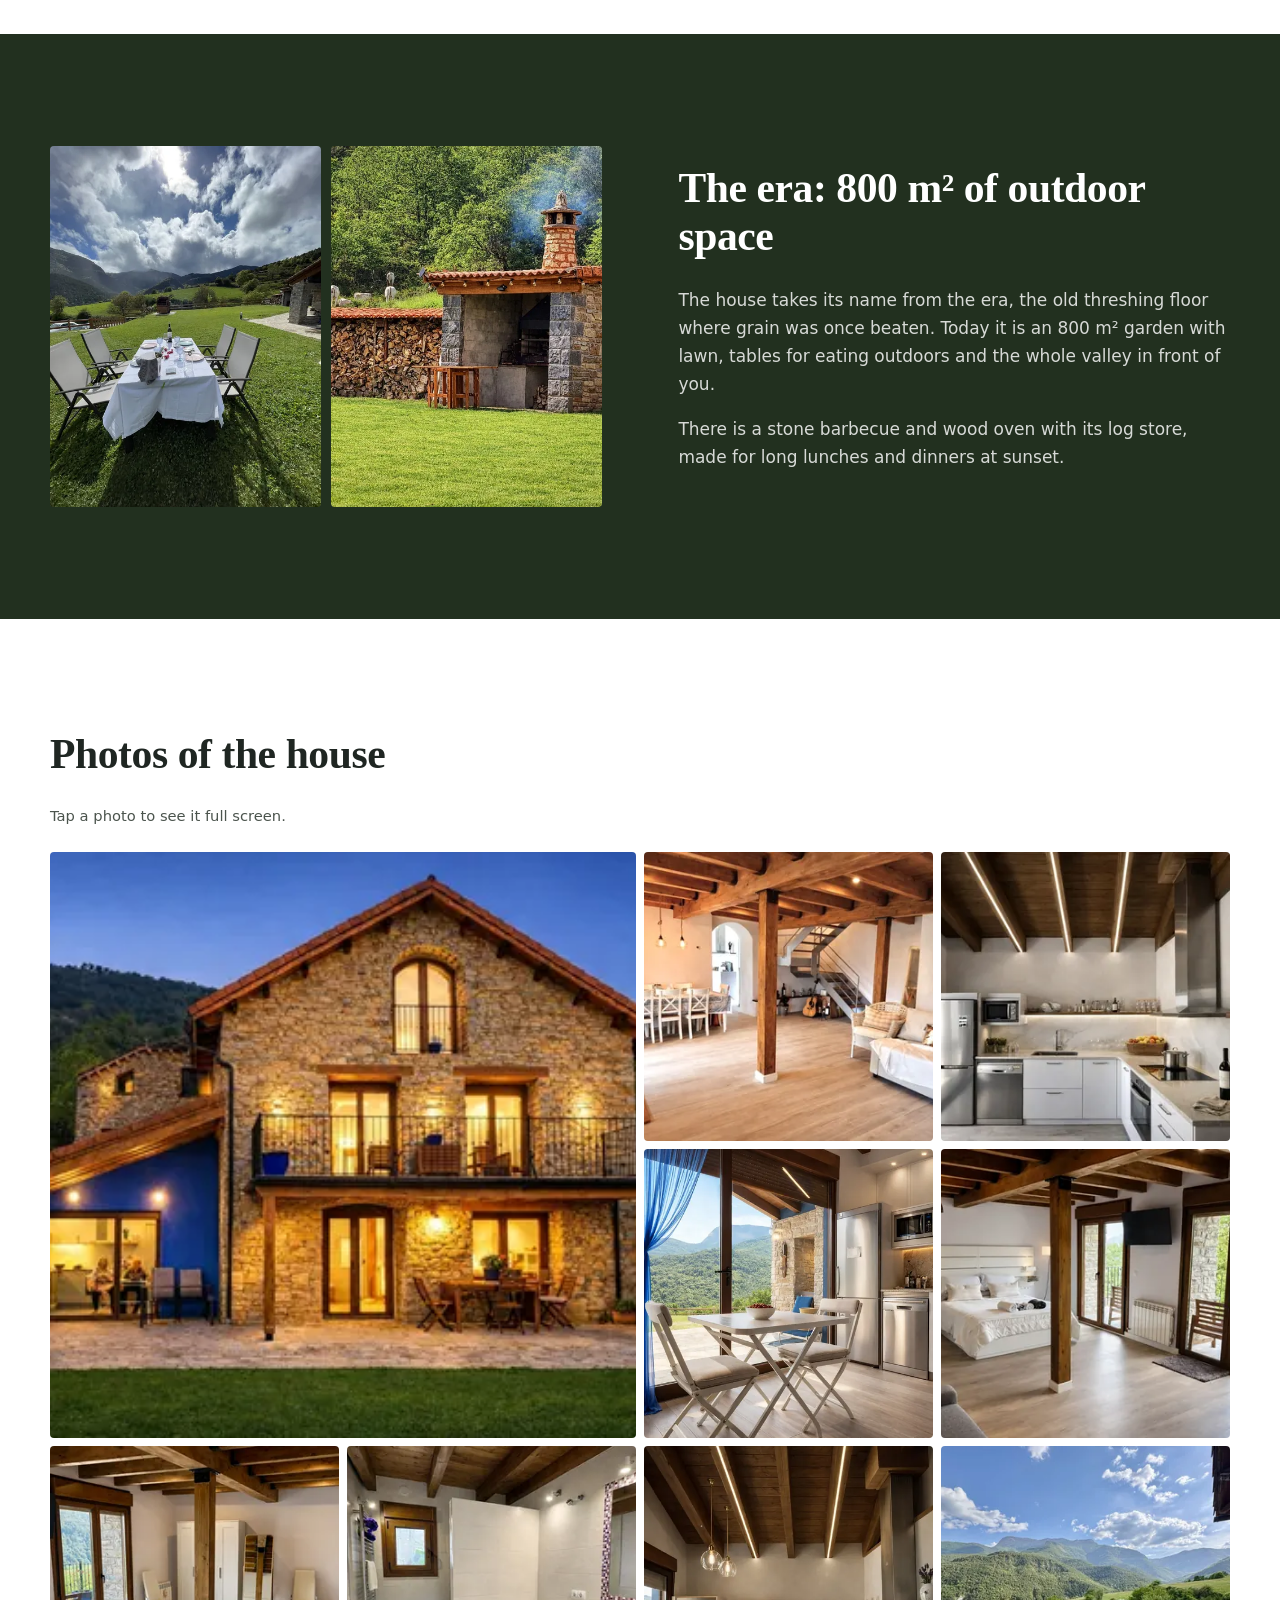
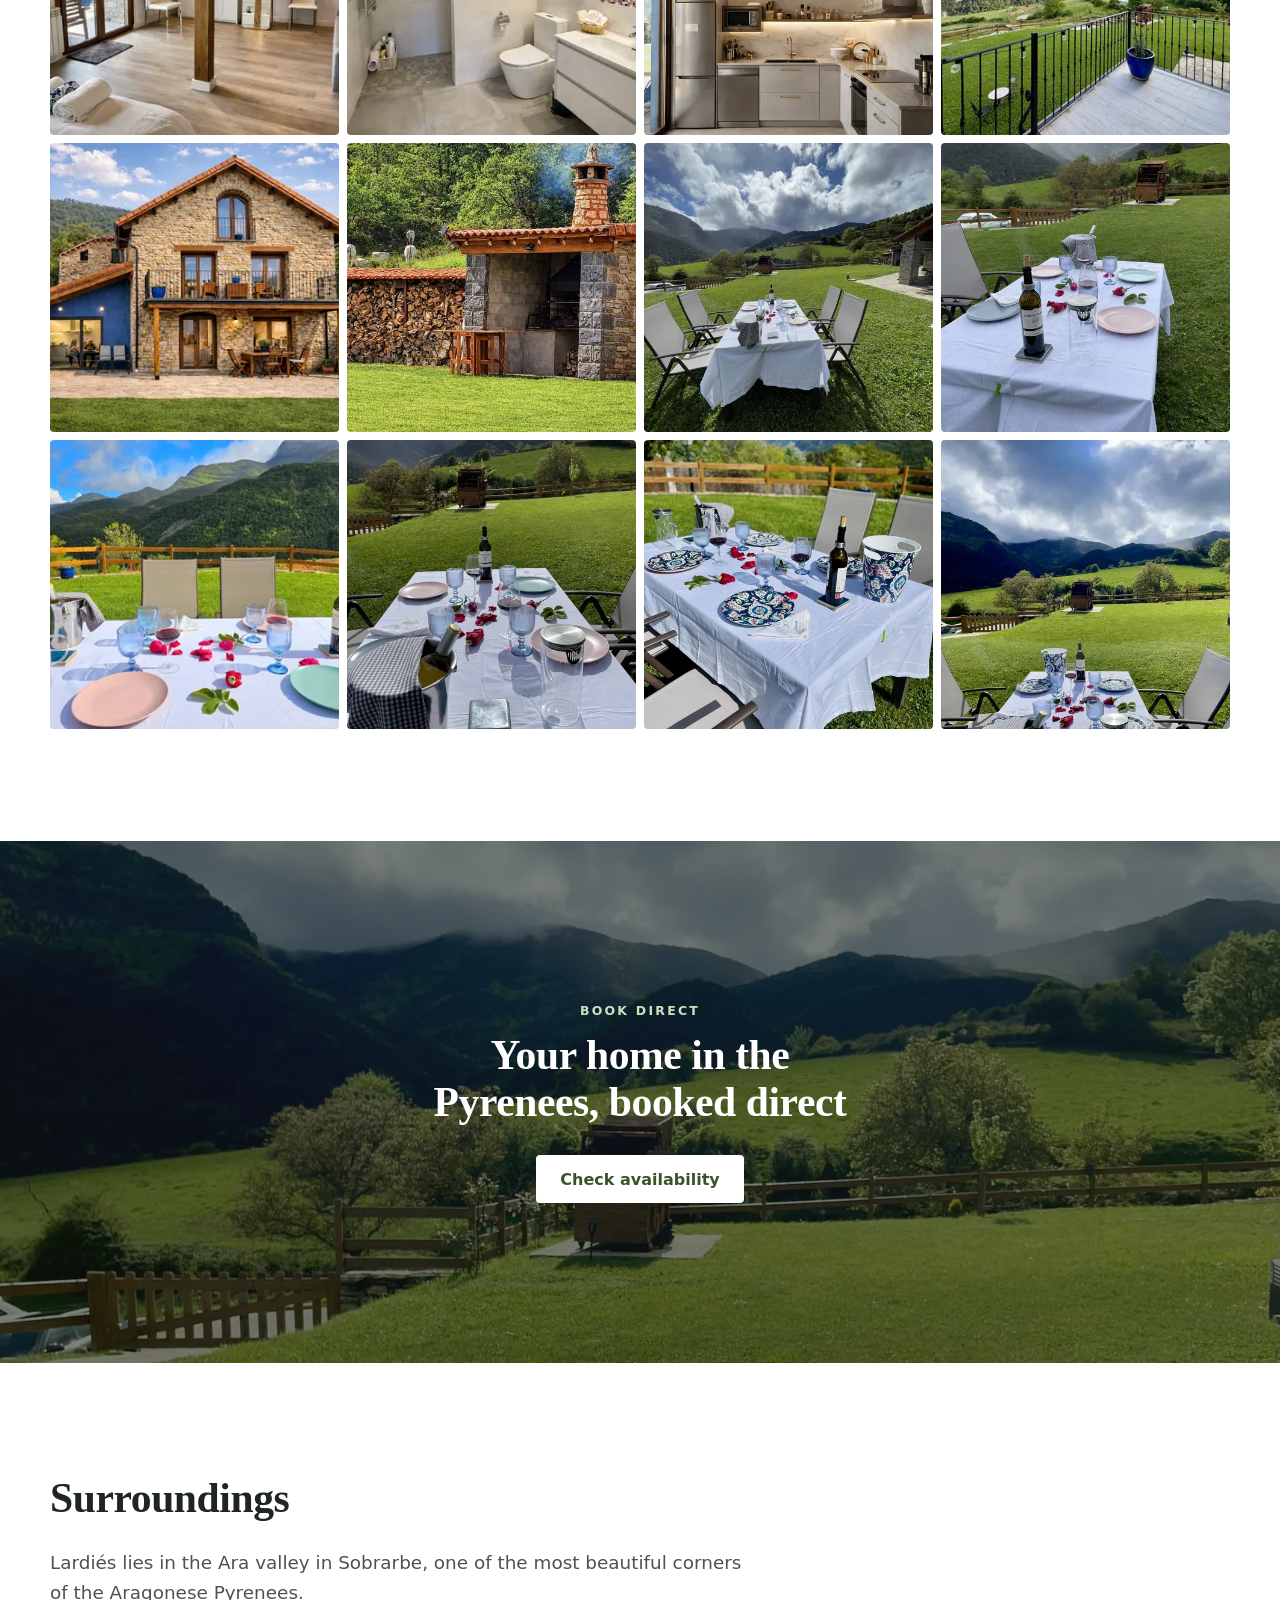
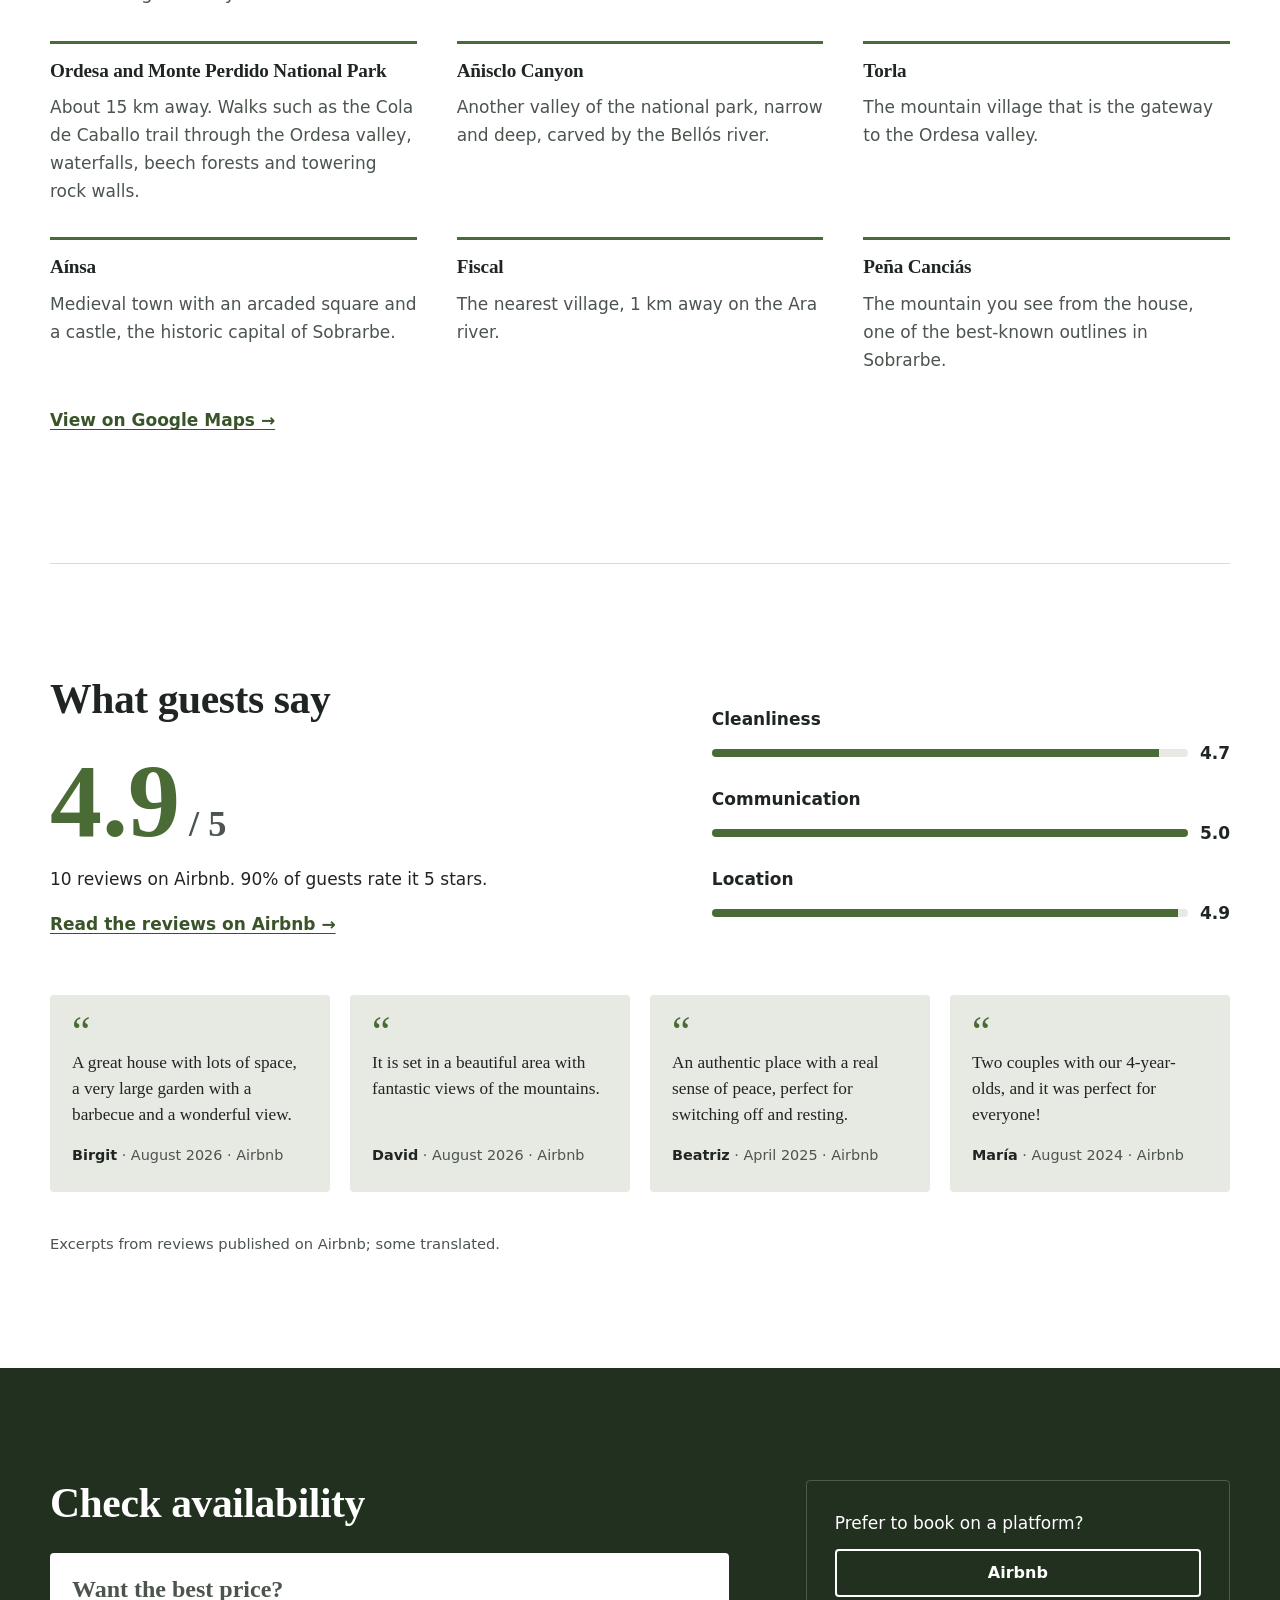
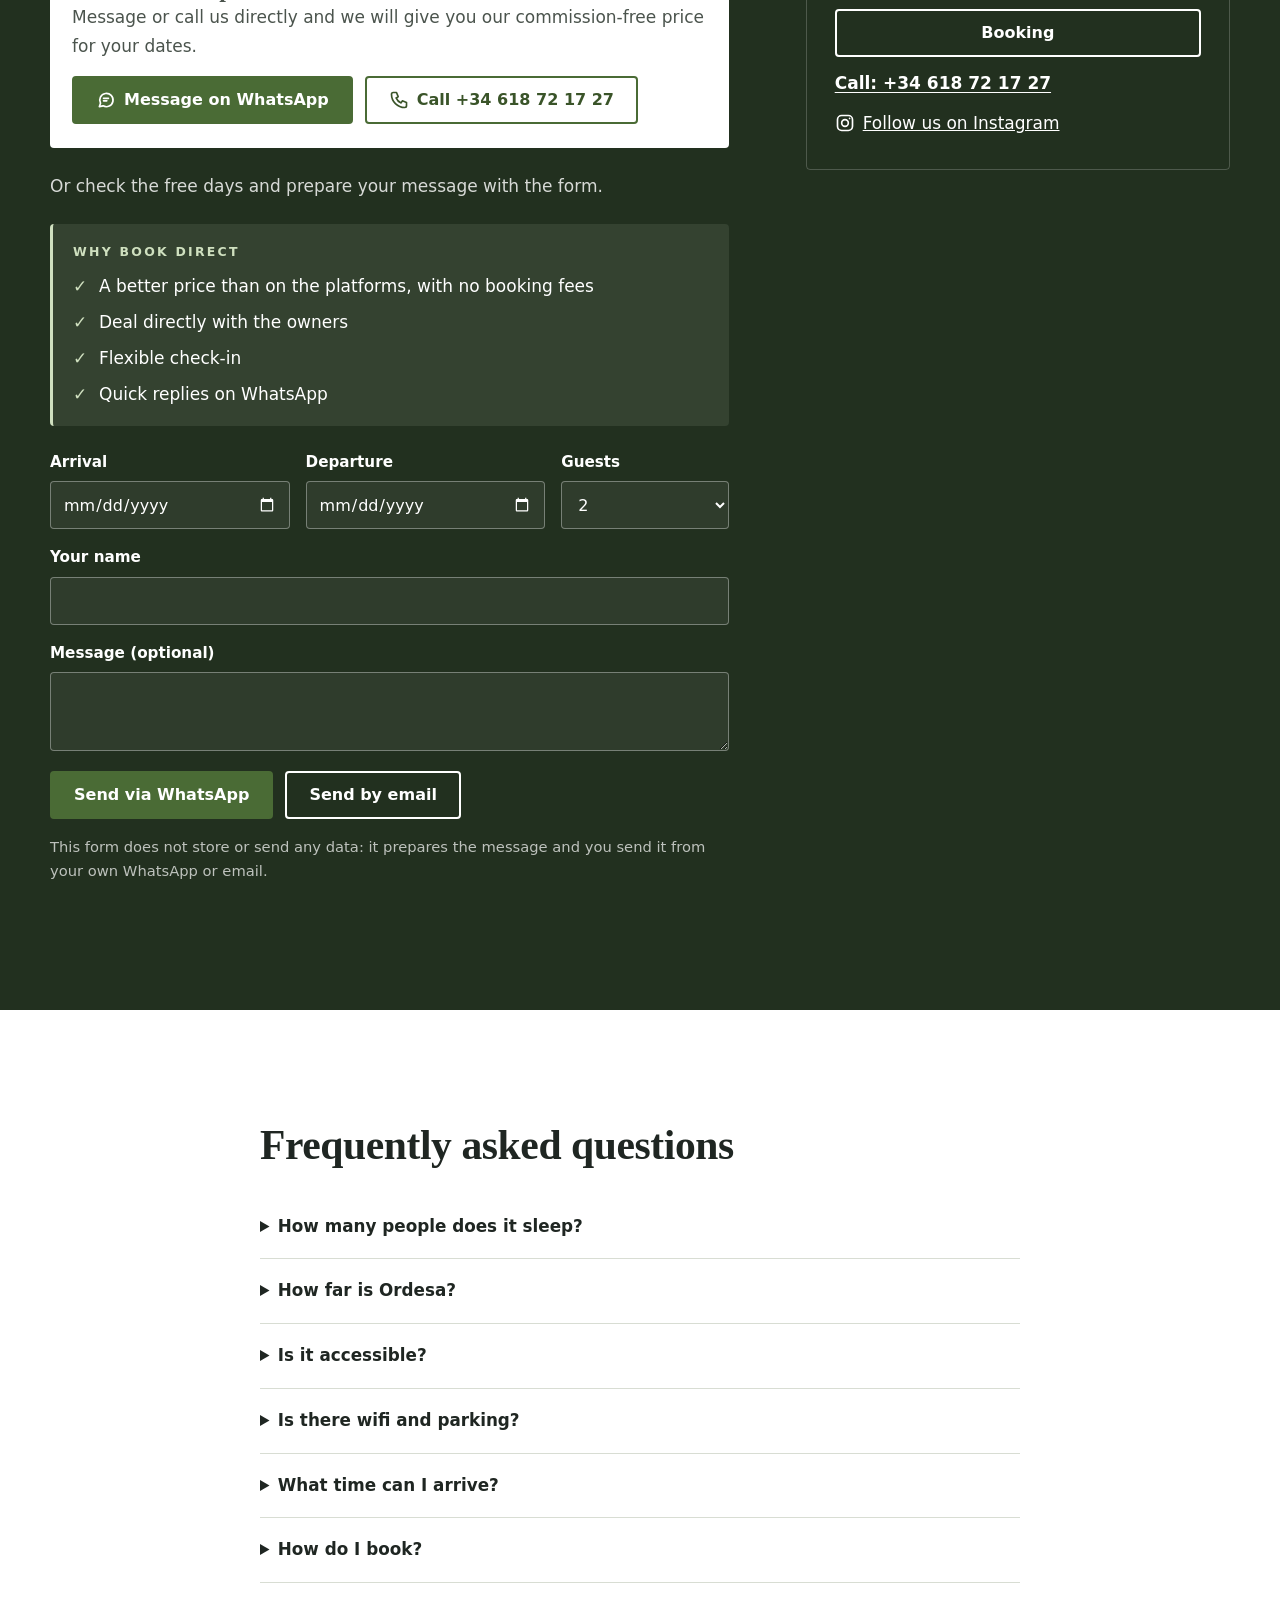
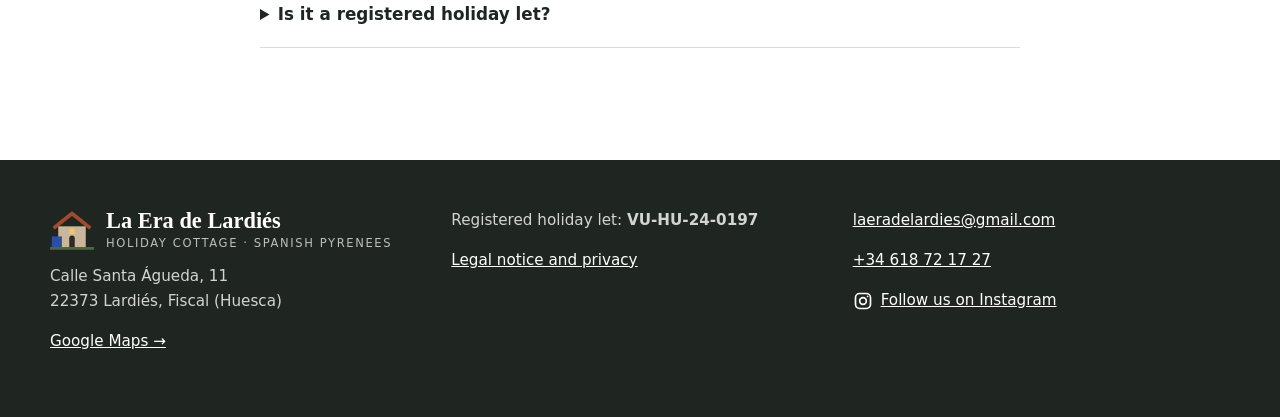
==== commit 4e622f9f: "Contacto directo destacado: teléfono y WhatsApp Teléfono siempre visible en la cabecera (icono en el" ====
--- a/en/index.html
+++ b/en/index.html
@@ -30,6 +30,7 @@
 <a class="saltar" href="#contenido">Skip to content</a>
 <header class="cabecera">
   <a class="logo" href="/en/"><svg class="logo-icono" viewBox="0 0 48 48" aria-hidden="true"><path d="M4 22 24 6l20 16" fill="none" stroke="#a34a2c" stroke-width="4" stroke-linejoin="round"/><path d="M9 20h30v24H9z" fill="#c9b79a"/><path d="M21 44V33a3 3 0 0 1 6 0v11z" fill="#2f2a24"/><path d="M21 25a3 3 0 0 1 6 0v3h-6z" fill="#f2c46b"/><path d="M2 44h11V31H2z" fill="#2c4fa3"/><path d="M0 44h48" stroke="#4a6b35" stroke-width="3"/></svg><span class="logo-texto"><span class="logo-nombre">La Era de Lardiés</span><span class="logo-sub">Holiday cottage · Spanish Pyrenees</span></span></a>
+  <a class="cabecera-tel" href="tel:+34618721727" aria-label="Call +34 618 72 17 27"><svg class="icono" viewBox="0 0 24 24" aria-hidden="true" fill="none" stroke="currentColor" stroke-width="2" stroke-linejoin="round"><path d="M5 3h4l2 5-2.5 1.5a11 11 0 0 0 6 6L16 13l5 2v4a2 2 0 0 1-2 2A16 16 0 0 1 3 5a2 2 0 0 1 2-2z"/></svg><span>+34 618 72 17 27</span></a>
   <button class="menu-boton" type="button" aria-expanded="false" aria-controls="menu">Menu</button>
   <nav id="menu" class="menu" aria-label="Menu">
     <a href="#casa">The house</a>
@@ -201,7 +202,15 @@
   <div class="contenedor dos-columnas">
     <div class="texto">
       <h2>Check availability</h2>
-      <p>Message us directly and we will reply with availability and the price for your dates.</p>
+      <div class="contacto-directo">
+        <p class="contacto-titulo">Want the best price?</p>
+        <p>Message or call us directly and we will give you our commission-free price for your dates.</p>
+        <div class="acciones">
+          <a class="boton" href="https://wa.me/34618721727?text=Hello%2C%20I%20would%20like%20to%20know%20the%20direct%20price%20of%20La%20Era%20de%20Lardi%C3%A9s%20for%20my%20dates." target="_blank" rel="noopener"><svg class="icono" viewBox="0 0 24 24" aria-hidden="true" fill="none" stroke="currentColor" stroke-width="2" stroke-linejoin="round"><path d="M4 20l1.4-4.2A8 8 0 1 1 8.5 19z"/><path d="M9 10h6M9 13h4" stroke-linecap="round"/></svg>Message on WhatsApp</a>
+          <a class="boton boton-borde" href="tel:+34618721727"><svg class="icono" viewBox="0 0 24 24" aria-hidden="true" fill="none" stroke="currentColor" stroke-width="2" stroke-linejoin="round"><path d="M5 3h4l2 5-2.5 1.5a11 11 0 0 0 6 6L16 13l5 2v4a2 2 0 0 1-2 2A16 16 0 0 1 3 5a2 2 0 0 1 2-2z"/></svg>Call +34 618 72 17 27</a>
+        </div>
+      </div>
+      <p>Or check the free days and prepare your message with the form.</p>
       <div class="ventajas">
         <p class="antetitulo">Why book direct</p>
         <ul><li>A better price than on the platforms, with no booking fees</li><li>Deal directly with the owners</li><li>Flexible check-in</li><li>Quick replies on WhatsApp</li></ul>
@@ -255,10 +264,15 @@
 
 <aside class="aviso-directo" hidden aria-label="Book direct">
   <button type="button" class="aviso-cerrar" aria-label="Close notice">×</button>
+  <button type="button" class="aviso-icono" aria-expanded="false" aria-label="Cheaper when you book with us">
+    <span class="aviso-burbuja">Cheaper here</span>
+    <span class="aviso-circulo"><svg viewBox="0 0 24 24" aria-hidden="true" fill="none" stroke="currentColor" stroke-width="2" stroke-linejoin="round"><path d="M3 12V4a1 1 0 0 1 1-1h8l9 9-9 9z"/><circle cx="8" cy="8" r="1.6" fill="currentColor" stroke="none"/></svg></span>
+  </button>
   <p class="antetitulo">Book direct</p>
   <p class="aviso-titulo">Cheaper when you book with us</p>
   <p class="aviso-texto">No Airbnb or Booking fees: message us and we will give you our direct price.</p>
-  <a class="boton" href="#reservar">Check dates</a>
+  <a class="boton" href="https://wa.me/34618721727?text=Hello%2C%20I%20would%20like%20to%20know%20the%20direct%20price%20of%20La%20Era%20de%20Lardi%C3%A9s%20for%20my%20dates." target="_blank" rel="noopener"><svg class="icono" viewBox="0 0 24 24" aria-hidden="true" fill="none" stroke="currentColor" stroke-width="2" stroke-linejoin="round"><path d="M4 20l1.4-4.2A8 8 0 1 1 8.5 19z"/><path d="M9 10h6M9 13h4" stroke-linecap="round"/></svg>Message on WhatsApp</a>
+  <p class="aviso-tel">or call <a href="tel:+34618721727">+34 618 72 17 27</a></p>
 </aside>
 
 <section id="preguntas" class="seccion contenedor estrecho" aria-labelledby="titulo-faq">
--- a/styles.css
+++ b/styles.css
@@ -333,10 +333,53 @@
 .aviso-titulo { margin: 0 32px 6px 0; font: 600 1.2rem/1.25 var(--serif); }
 .aviso-texto { margin: 0 0 14px; font-size: 0.92rem; color: var(--tinta-suave); }
 .aviso-directo .boton { width: 100%; min-height: 44px; }
+.aviso-icono { display: none; align-items: center; gap: 8px; padding: 0; border: 0; background: transparent; cursor: pointer; }
+.aviso-burbuja { padding: 8px 12px; background: #fff; color: var(--verde-oscuro); border-radius: 6px; font: 700 0.9rem var(--sans); box-shadow: 0 4px 14px rgba(20, 28, 18, 0.25); }
+.aviso-circulo { display: grid; place-items: center; width: 56px; height: 56px; border-radius: 50%; background: var(--verde); color: #fff; box-shadow: 0 6px 18px rgba(20, 28, 18, 0.35); }
+.aviso-circulo svg { width: 26px; height: 26px; }
 .aviso-cerrar { position: absolute; top: 6px; right: 6px; width: 40px; height: 40px; border: 0; background: transparent; color: var(--tinta-suave); font-size: 1.6rem; line-height: 1; cursor: pointer; }
 @keyframes aparece { from { opacity: 0; transform: translateY(12px); } }
 @media (prefers-reduced-motion: reduce) { .aviso-directo { animation: none; } }
 @media (max-width: 599px) {
-  .aviso-directo { left: 12px; right: 12px; bottom: 12px; width: auto; padding: 14px 16px 14px; }
+  /* En el móvil empieza plegada: solo un icono redondo con una burbuja; al tocarlo se abre */
+  .aviso-directo.plegado { width: auto; padding: 0; background: transparent; border: 0; box-shadow: none; }
+  .aviso-directo.plegado > :not(.aviso-icono):not(.aviso-cerrar) { display: none; }
+  .aviso-directo.plegado .aviso-icono { display: flex; }
+  .aviso-directo.plegado .aviso-cerrar {
+    top: -10px; right: auto; left: -10px; width: 30px; height: 30px; z-index: 1;
+    background: #fff; border-radius: 50%; box-shadow: 0 2px 6px rgba(20, 28, 18, 0.3); font-size: 1.1rem;
+  }
+  /* En el móvil, abierta también en la esquina: más estrecha y sin el texto largo */
+  .aviso-directo { right: 12px; bottom: 12px; width: min(250px, calc(100% - 24px)); padding: 12px 14px 14px; }
+  .aviso-titulo { font-size: 1.02rem; }
   .aviso-texto { display: none; }
 }
+
+/* Teléfono siempre visible en la cabecera */
+.cabecera-tel { display: inline-flex; align-items: center; gap: 8px; padding: 8px 10px; border-radius: var(--radio); color: var(--verde-oscuro); font-weight: 700; text-decoration: none; white-space: nowrap; order: 3; }
+.cabecera-tel:hover { background: var(--gris); }
+.menu { order: 2; margin-left: auto; }
+.cabecera .logo { order: 1; }
+.cabecera { justify-content: flex-start; }
+@media (min-width: 900px) and (max-width: 1199px) { .cabecera-tel span { display: none; } }
+@media (max-width: 899px) {
+  .cabecera-tel { order: 2; margin-left: auto; width: 44px; height: 44px; justify-content: center; padding: 0; border: 1px solid var(--linea); }
+  .cabecera-tel span { display: none; }
+  .menu-boton { order: 3; padding: 8px 10px; }
+  .cabecera { gap: 10px; }
+  .cabecera .logo { gap: 8px; min-width: 0; }
+  .cabecera .logo-icono { width: 32px; height: 32px; }
+  .cabecera .logo-nombre { font-size: 1.05rem; white-space: nowrap; }
+}
+
+/* Contacto directo destacado en la sección de reservas */
+.boton .icono { width: 20px; height: 20px; }
+.contacto-directo { margin: 8px 0 24px; padding: 22px 22px 24px; background: #fff; color: var(--tinta); border-radius: var(--radio); }
+.contacto-titulo { margin: 0 0 6px; font: 600 1.5rem/1.2 var(--serif); color: var(--verde-oscuro); }
+.contacto-directo p { color: var(--tinta-suave); margin-bottom: 0; }
+.contacto-directo .acciones { margin: 16px 0 0; }
+.reservar .contacto-directo .boton-borde { color: var(--verde-oscuro); border-color: var(--verde); }
+
+/* Teléfono bajo el botón del aviso */
+.aviso-tel { margin: 10px 0 0; text-align: center; font-size: 0.9rem; color: var(--tinta-suave); }
+.aviso-tel a { color: var(--verde-oscuro); font-weight: 700; }
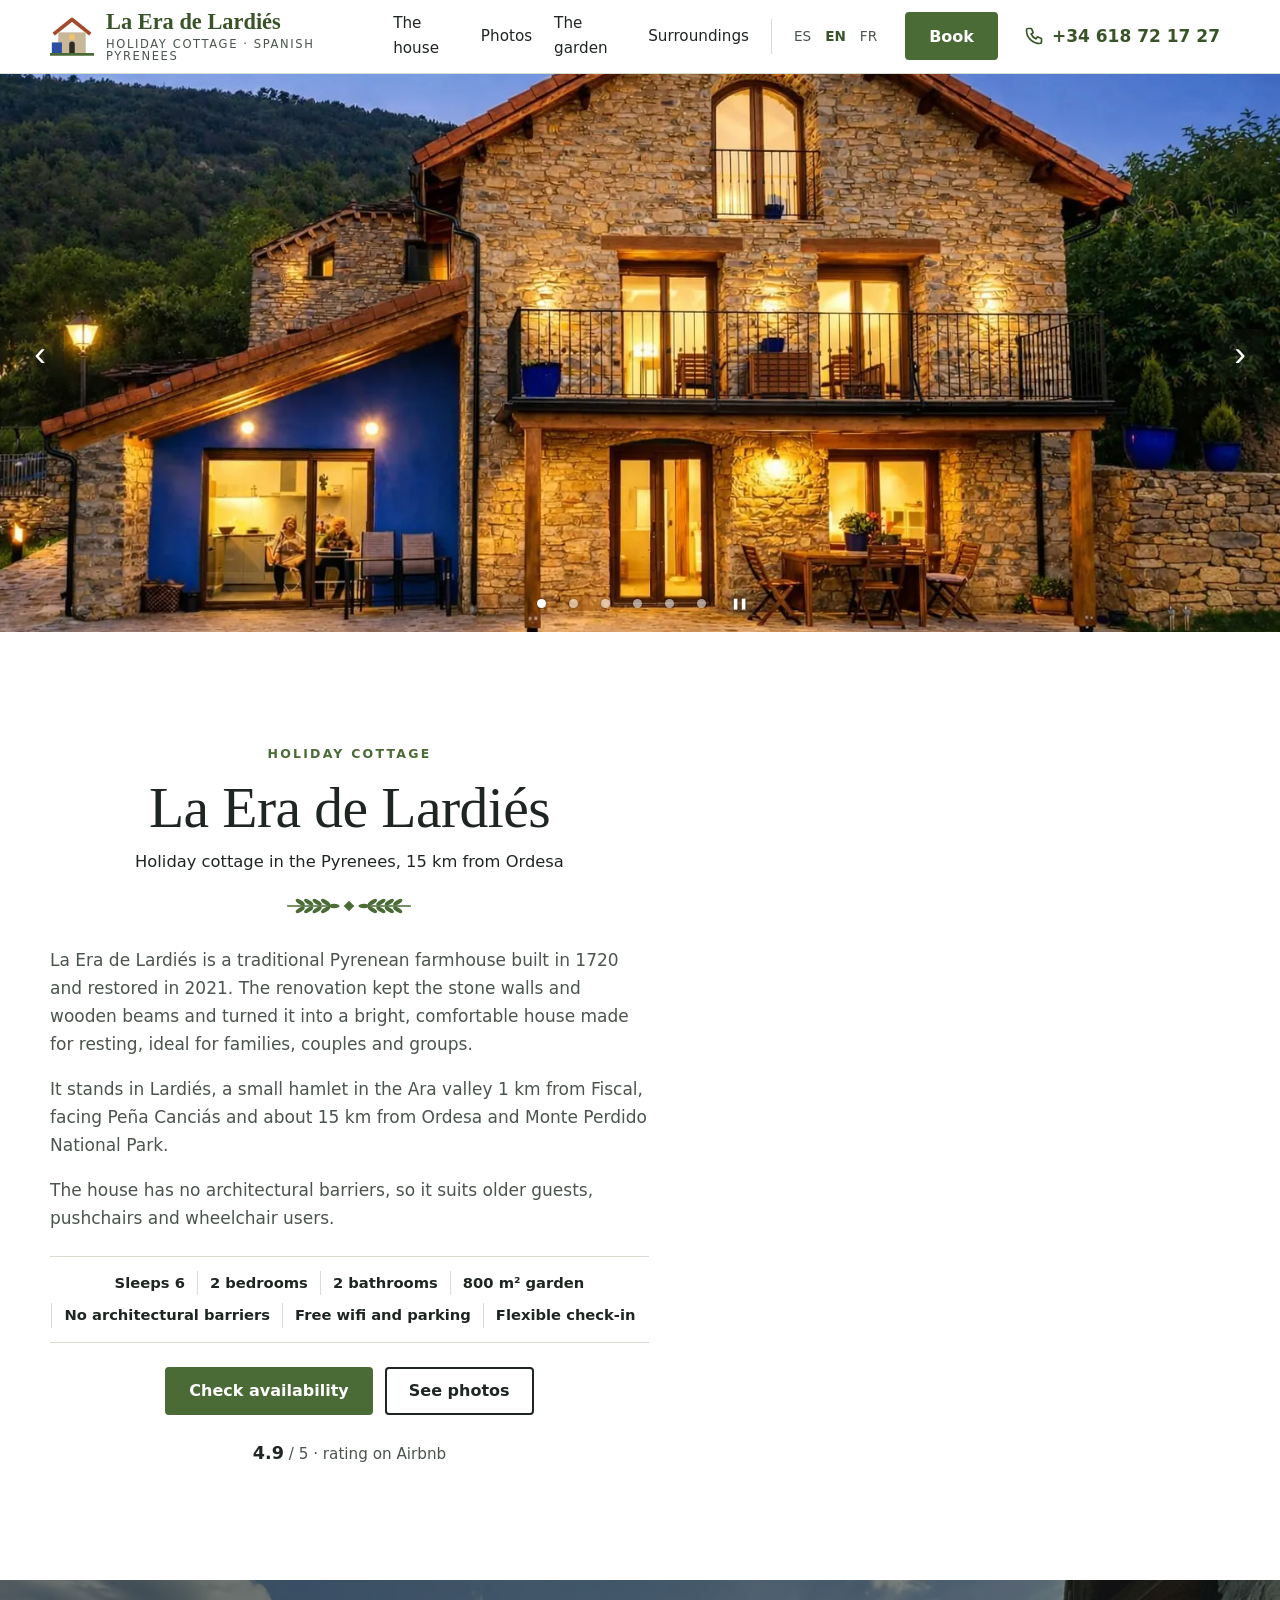
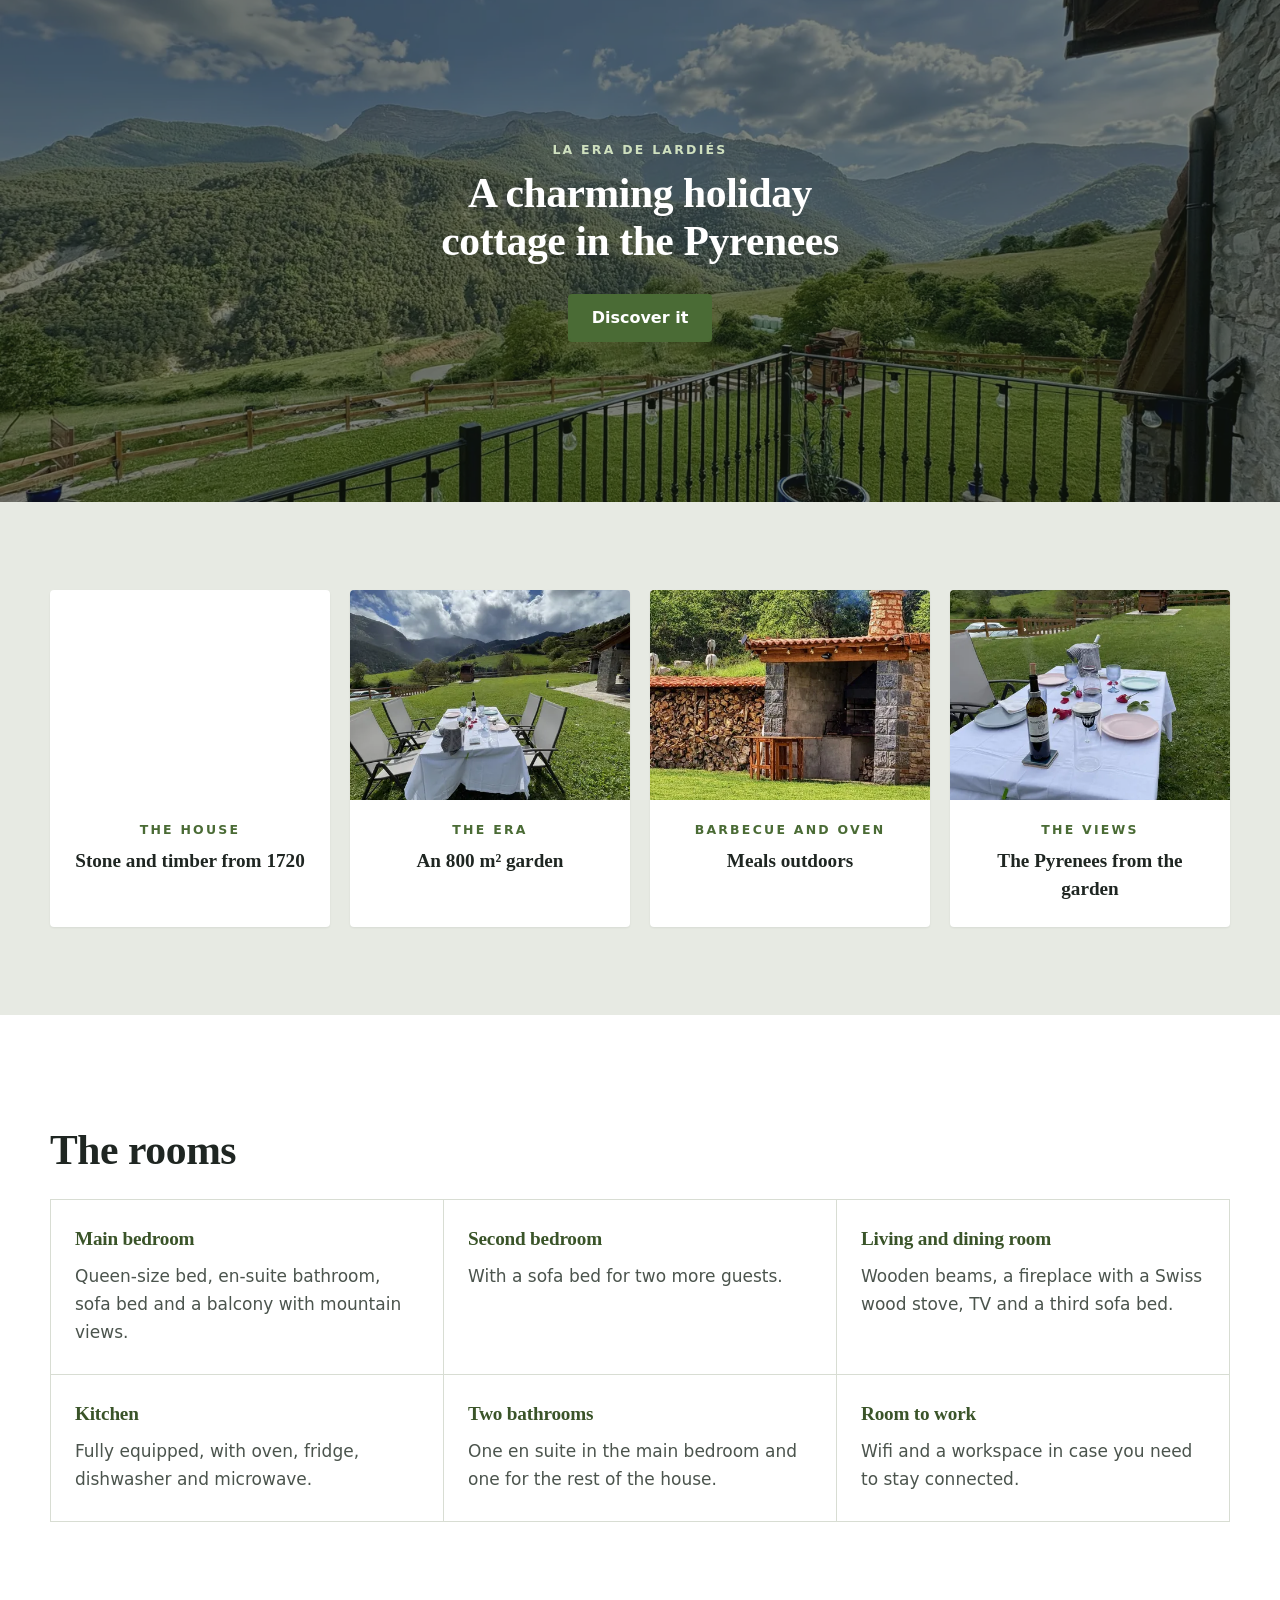
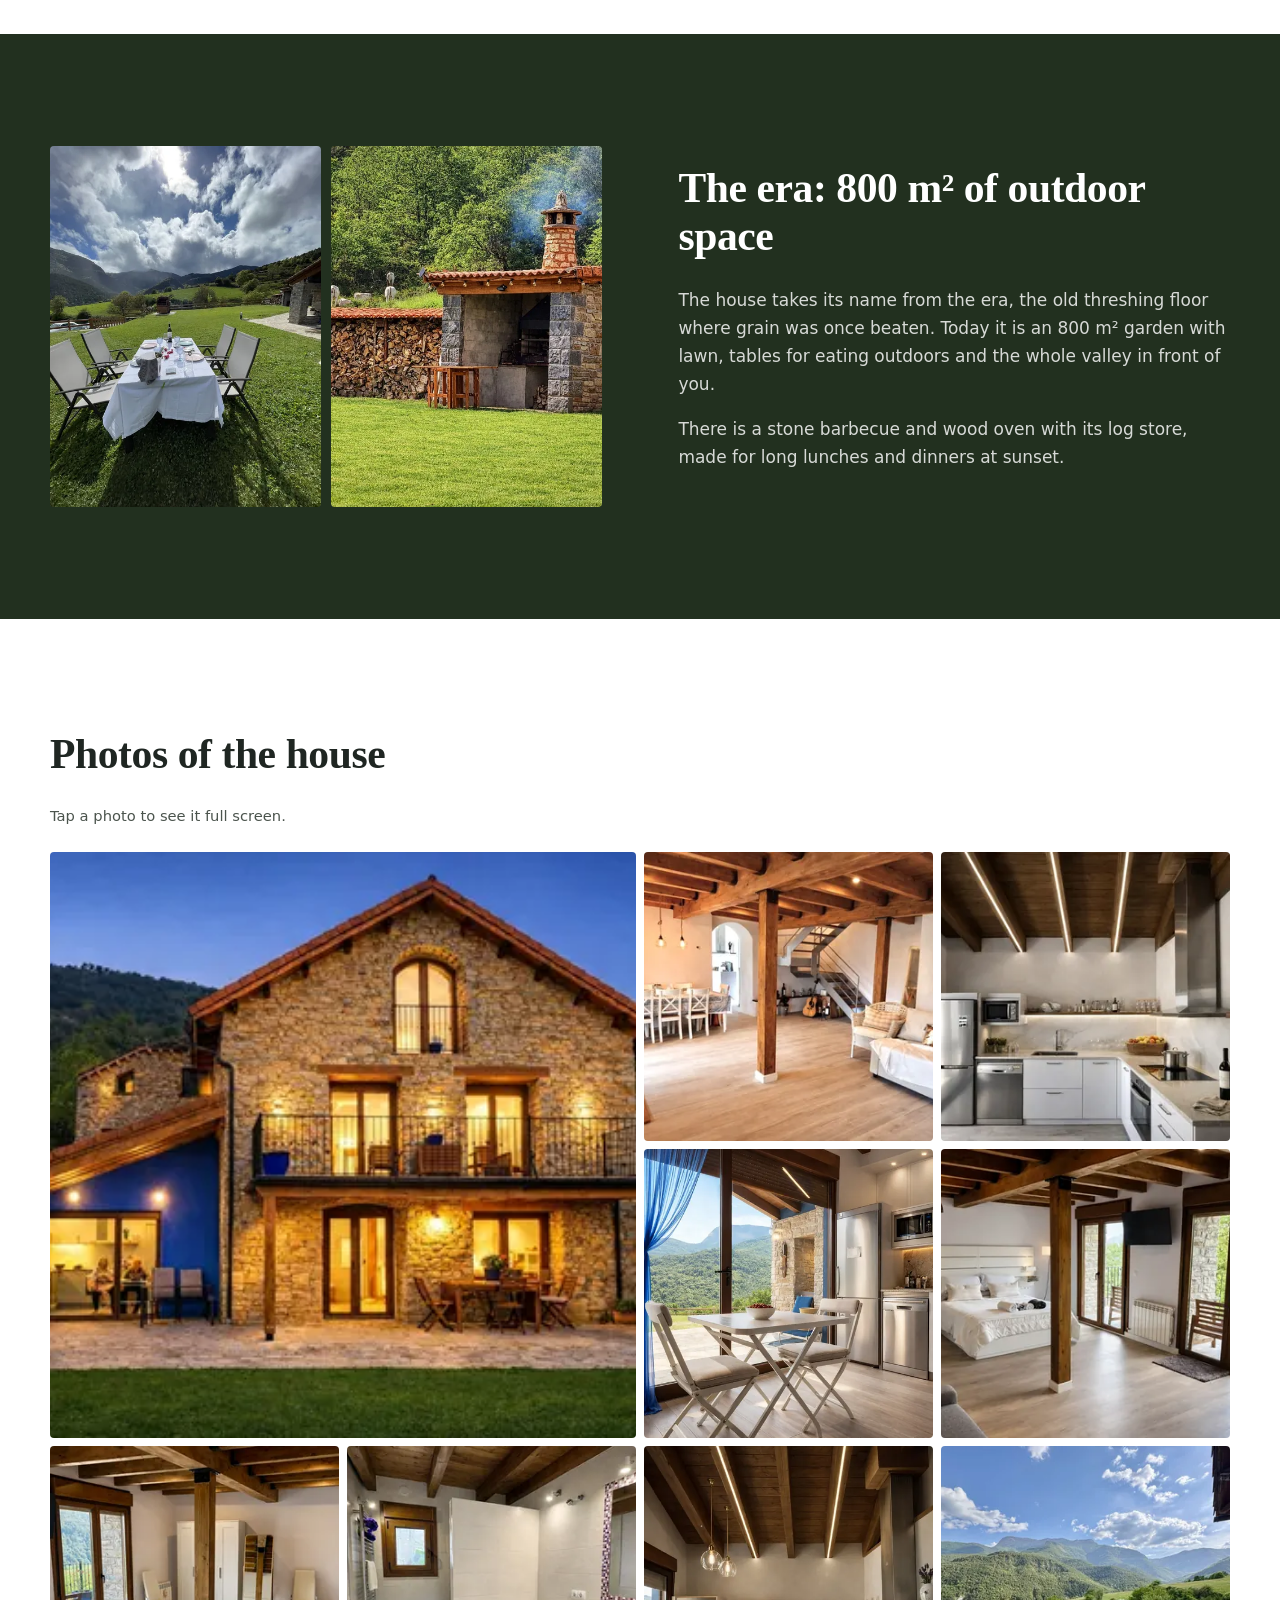
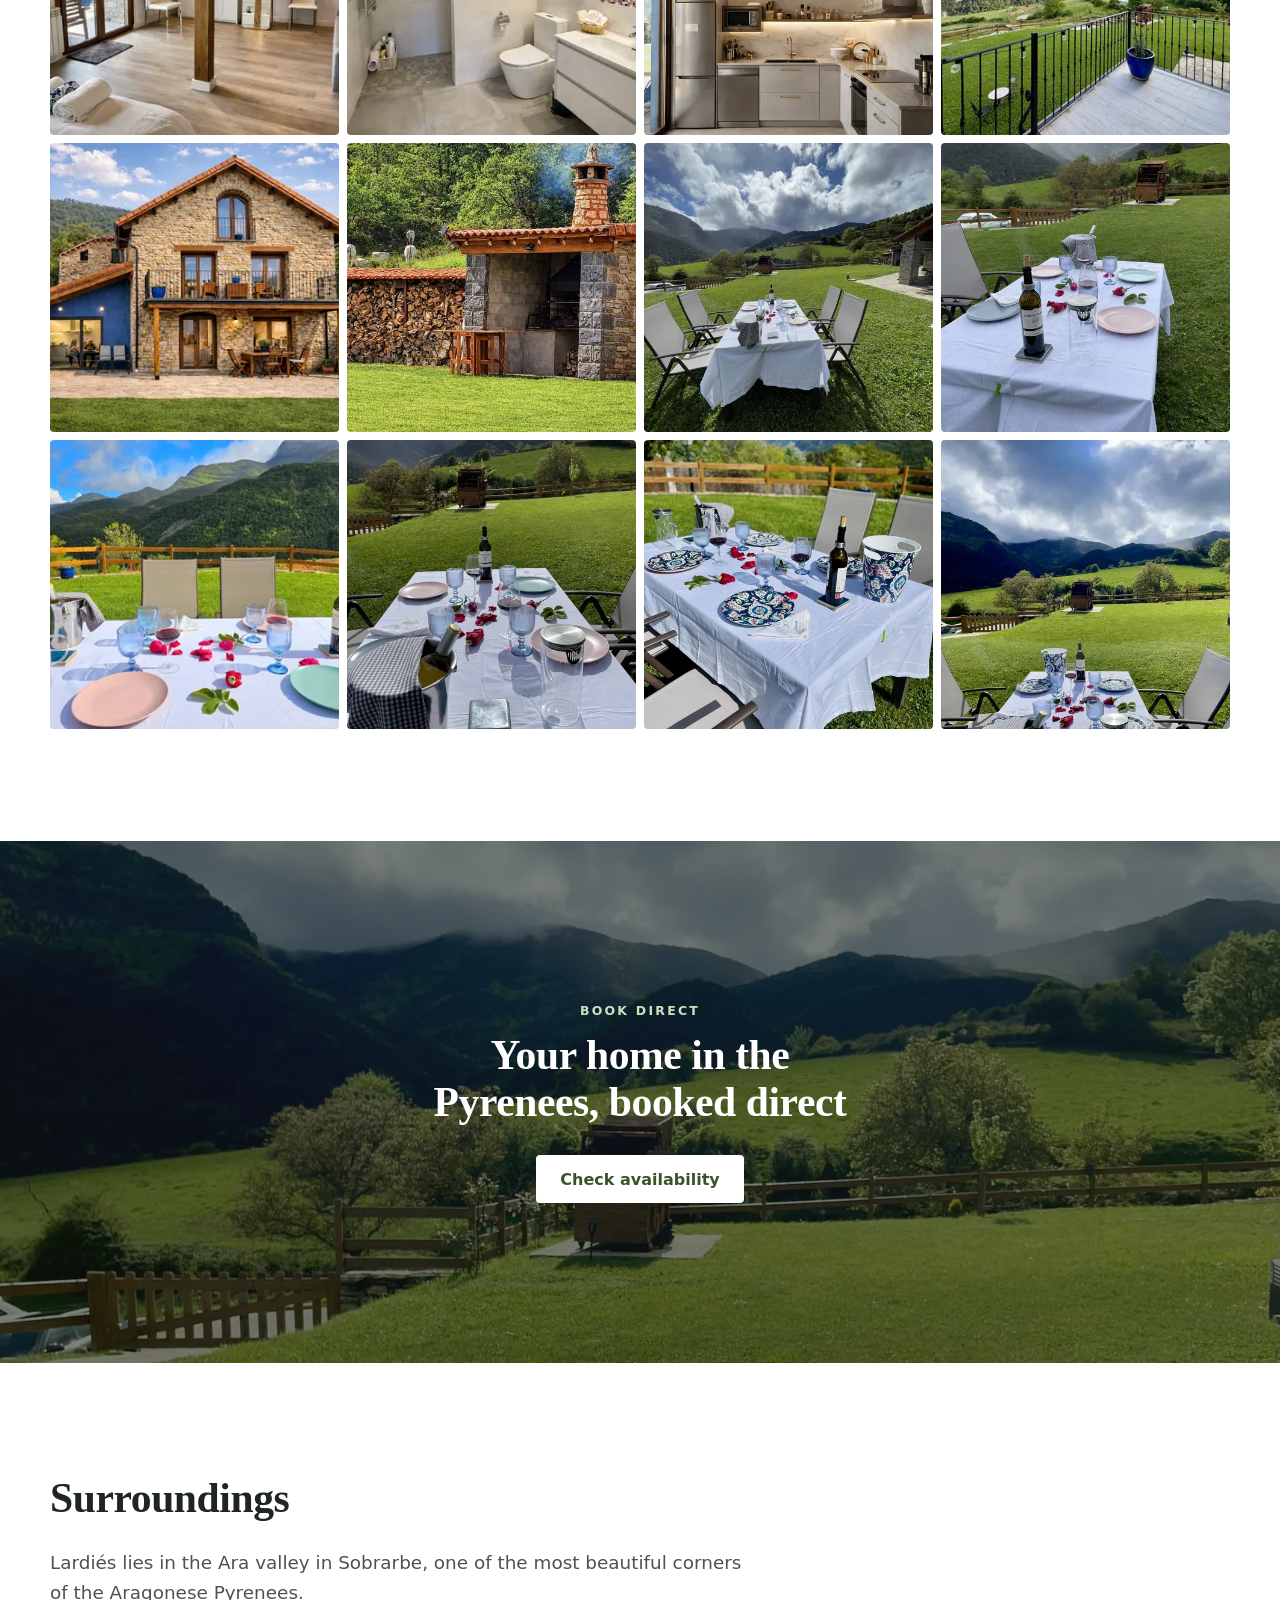
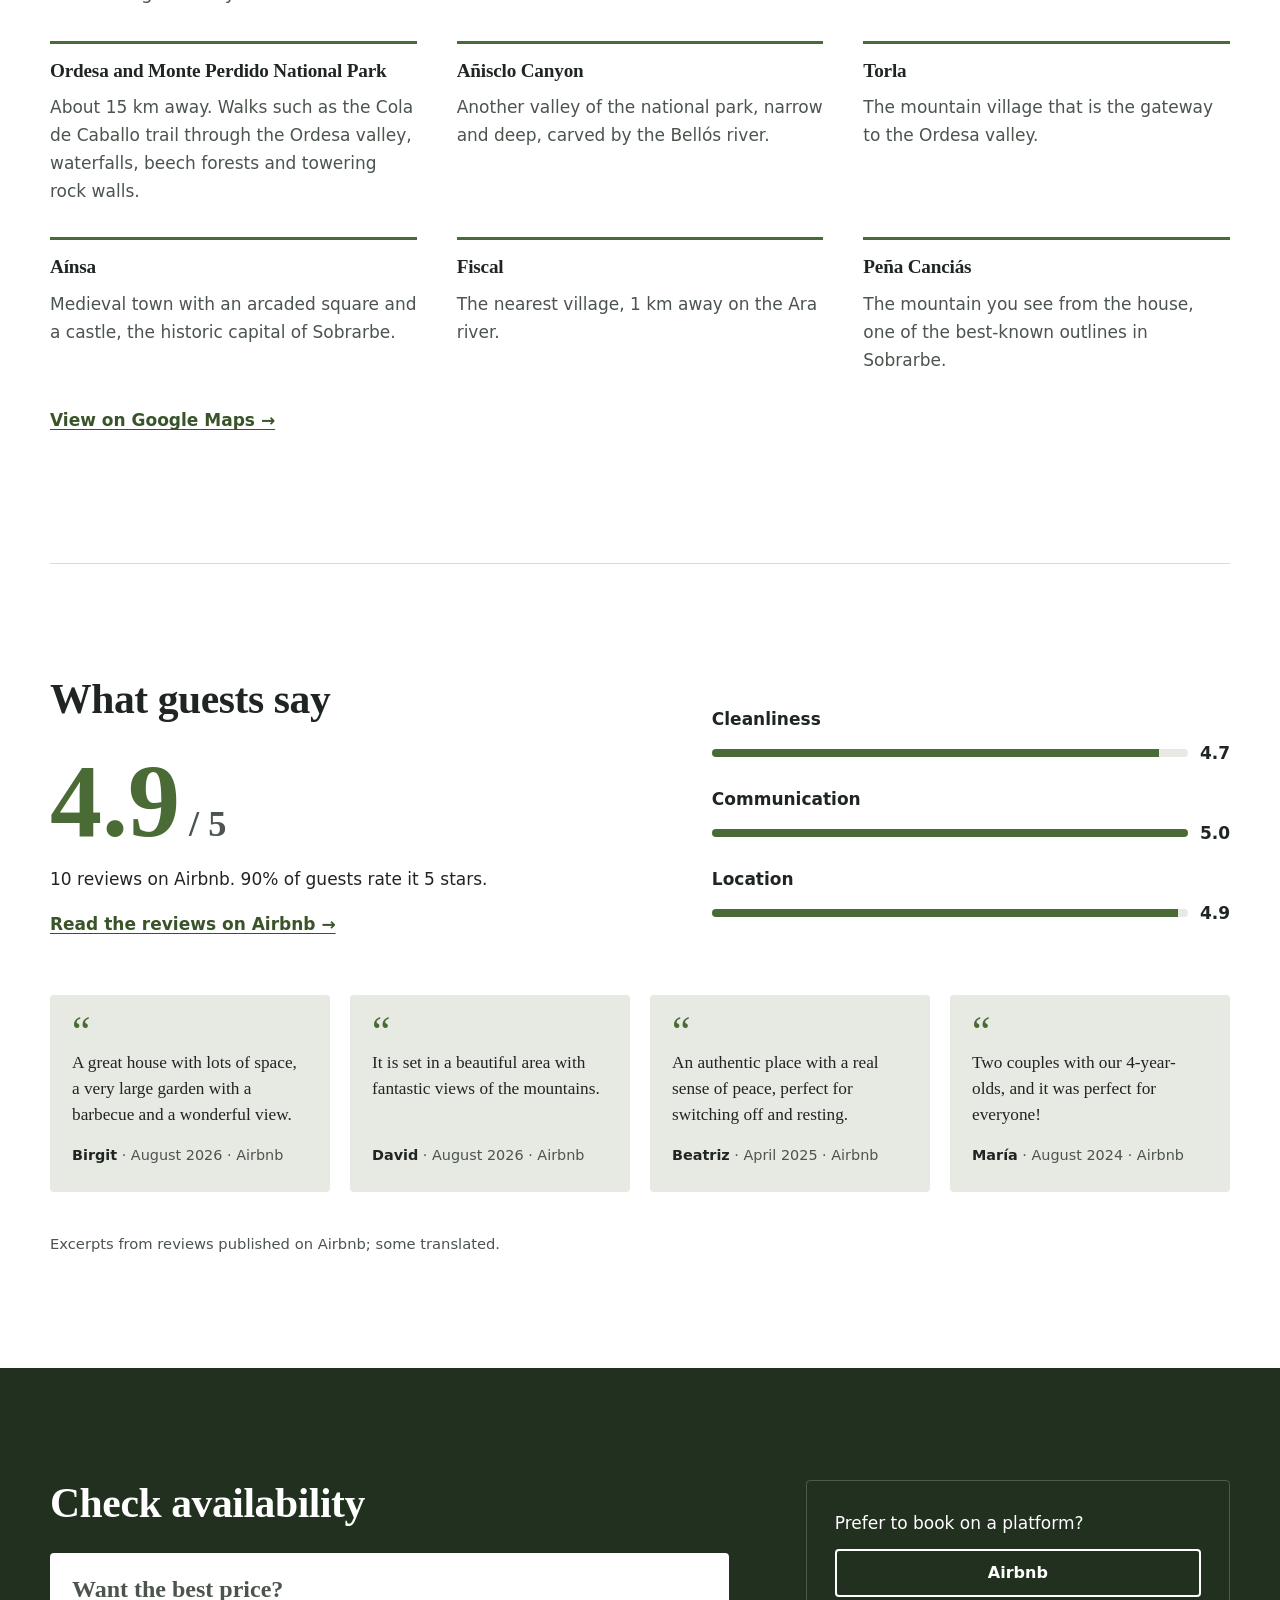
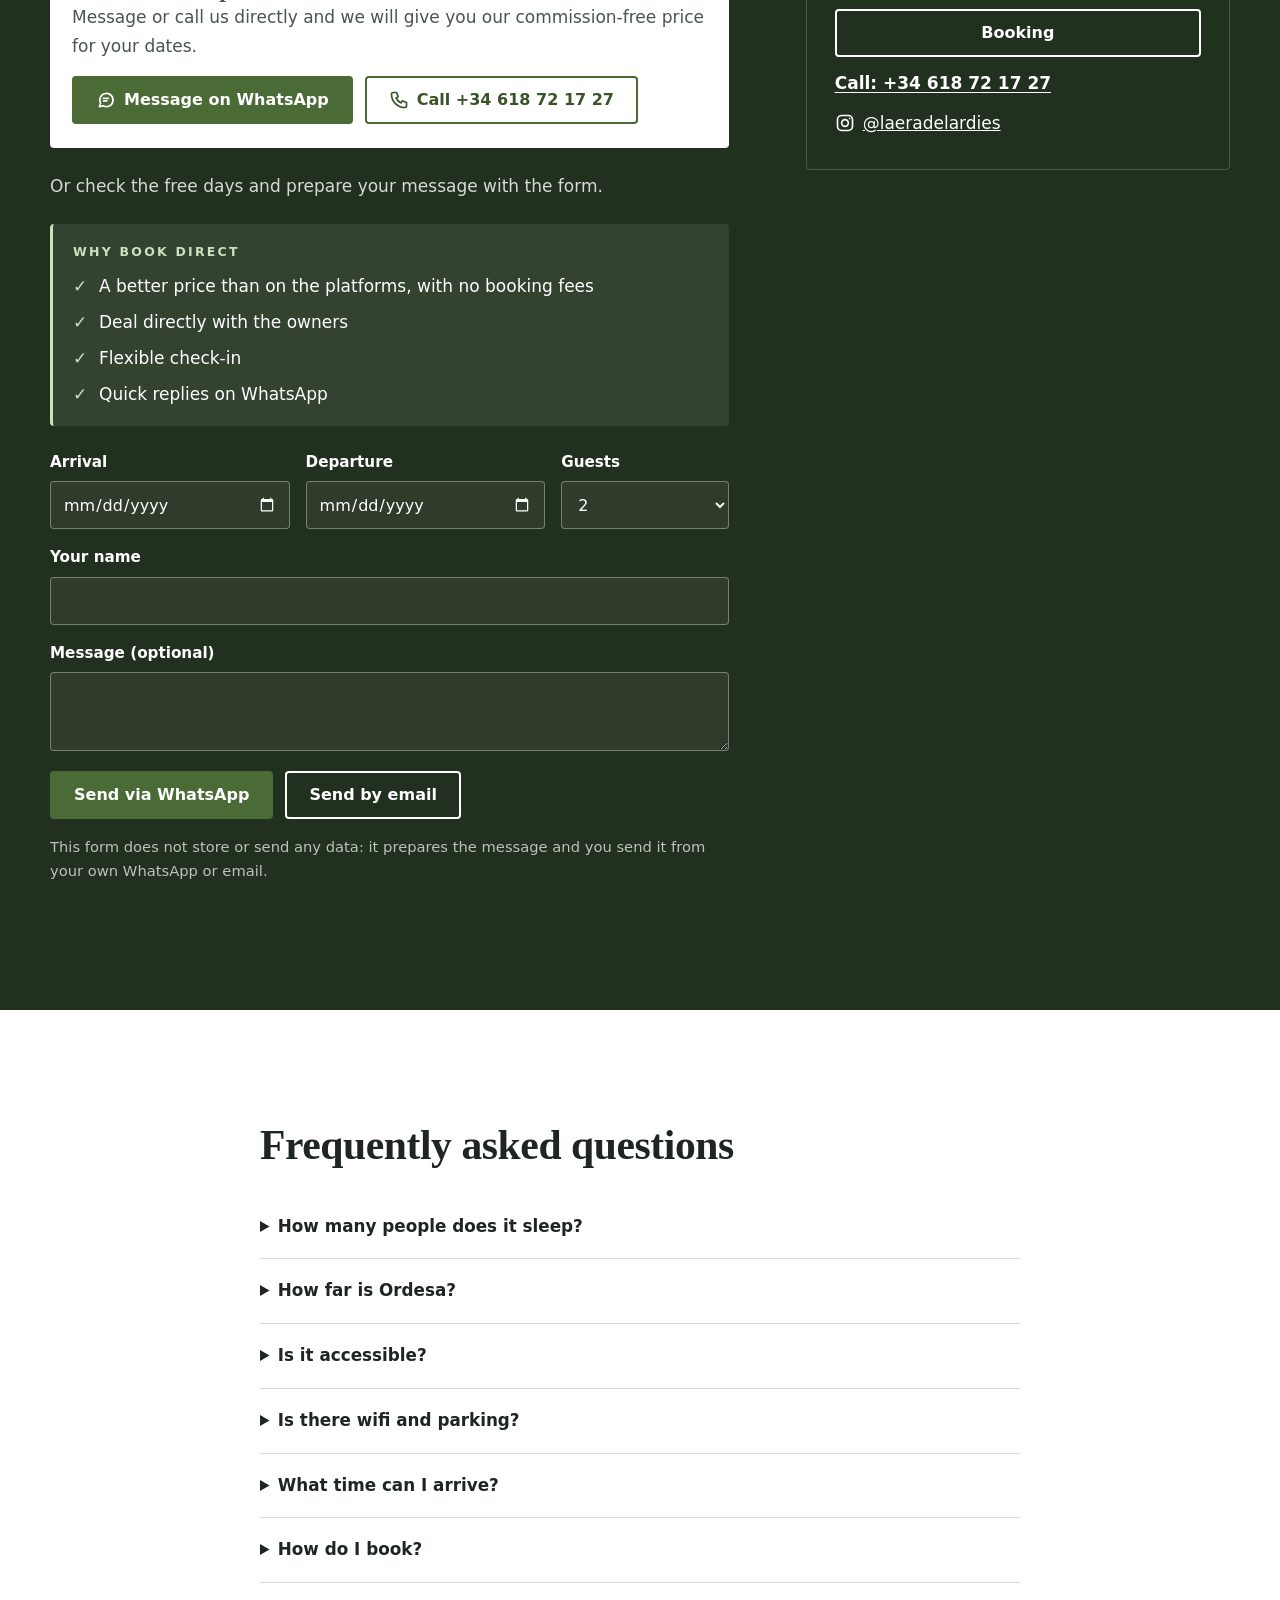
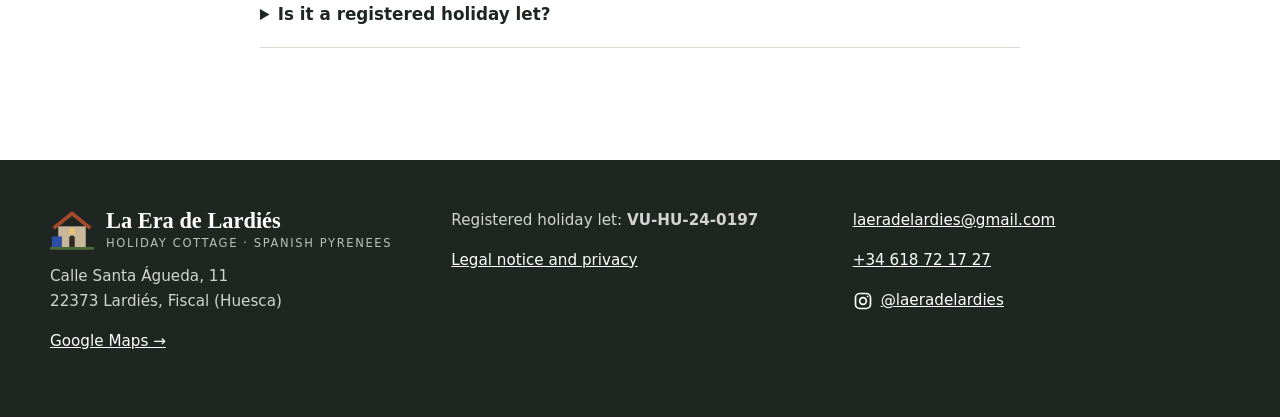
==== commit cfd91cab: "Instagram como icono y @laeradelardies Co-Authored-By: Claude Opus 5.5 <noreply@anthropic.com>" ====
--- a/en/index.html
+++ b/en/index.html
@@ -257,7 +257,7 @@
       <a class="boton boton-borde" href="https://www.airbnb.com/h/laeradelardies" target="_blank" rel="noopener">Airbnb</a>
       <a class="boton boton-borde" href="https://www.booking.com/hotel/es/borda-en-paradisiaco-enclave.html" target="_blank" rel="noopener">Booking</a>
       <p><a class="enlace" href="tel:+34618721727">Call: +34 618 72 17 27</a></p>
-      <p><a class="instagram" href="https://www.instagram.com/laeradelardies/" target="_blank" rel="noopener"><svg class="icono" viewBox="0 0 24 24" aria-hidden="true" fill="none" stroke="currentColor" stroke-width="2"><rect x="3" y="3" width="18" height="18" rx="5"/><circle cx="12" cy="12" r="4"/><circle cx="17.5" cy="6.5" r="1" fill="currentColor" stroke="none"/></svg><span>Follow us on Instagram</span></a></p>
+      <p><a class="instagram" href="https://www.instagram.com/laeradelardies/" target="_blank" rel="noopener" aria-label="Follow us on Instagram: @laeradelardies"><svg class="icono" viewBox="0 0 24 24" aria-hidden="true" fill="none" stroke="currentColor" stroke-width="2"><rect x="3" y="3" width="18" height="18" rx="5"/><circle cx="12" cy="12" r="4"/><circle cx="17.5" cy="6.5" r="1" fill="currentColor" stroke="none"/></svg><span>@laeradelardies</span></a></p>
     </aside>
   </div>
 </section>
@@ -300,7 +300,7 @@
     <div>
       <p><a href="mailto:laeradelardies@gmail.com">laeradelardies@gmail.com</a></p>
       <p><a href="tel:+34618721727">+34 618 72 17 27</a></p>
-      <p><a class="instagram" href="https://www.instagram.com/laeradelardies/" target="_blank" rel="noopener"><svg class="icono" viewBox="0 0 24 24" aria-hidden="true" fill="none" stroke="currentColor" stroke-width="2"><rect x="3" y="3" width="18" height="18" rx="5"/><circle cx="12" cy="12" r="4"/><circle cx="17.5" cy="6.5" r="1" fill="currentColor" stroke="none"/></svg><span>Follow us on Instagram</span></a></p>
+      <p><a class="instagram" href="https://www.instagram.com/laeradelardies/" target="_blank" rel="noopener" aria-label="Follow us on Instagram: @laeradelardies"><svg class="icono" viewBox="0 0 24 24" aria-hidden="true" fill="none" stroke="currentColor" stroke-width="2"><rect x="3" y="3" width="18" height="18" rx="5"/><circle cx="12" cy="12" r="4"/><circle cx="17.5" cy="6.5" r="1" fill="currentColor" stroke="none"/></svg><span>@laeradelardies</span></a></p>
     </div>
   </div>
 </footer>
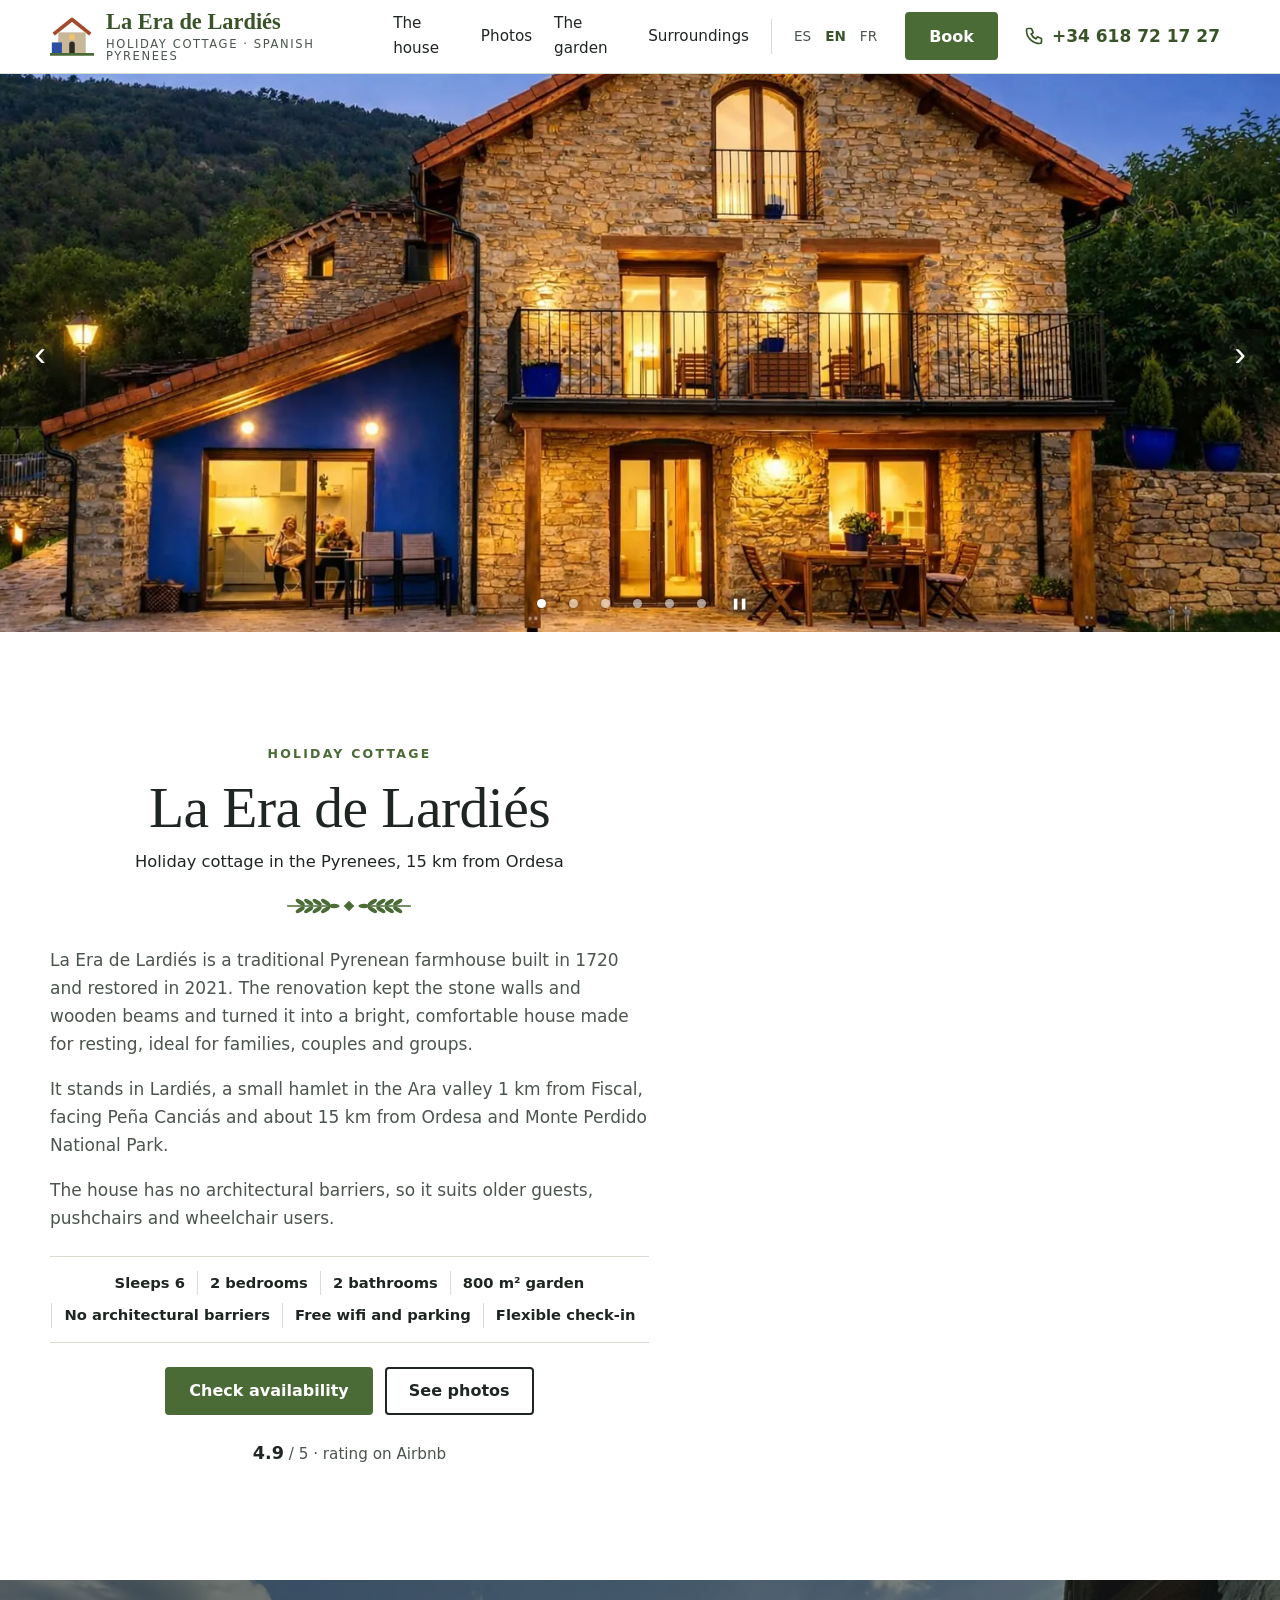
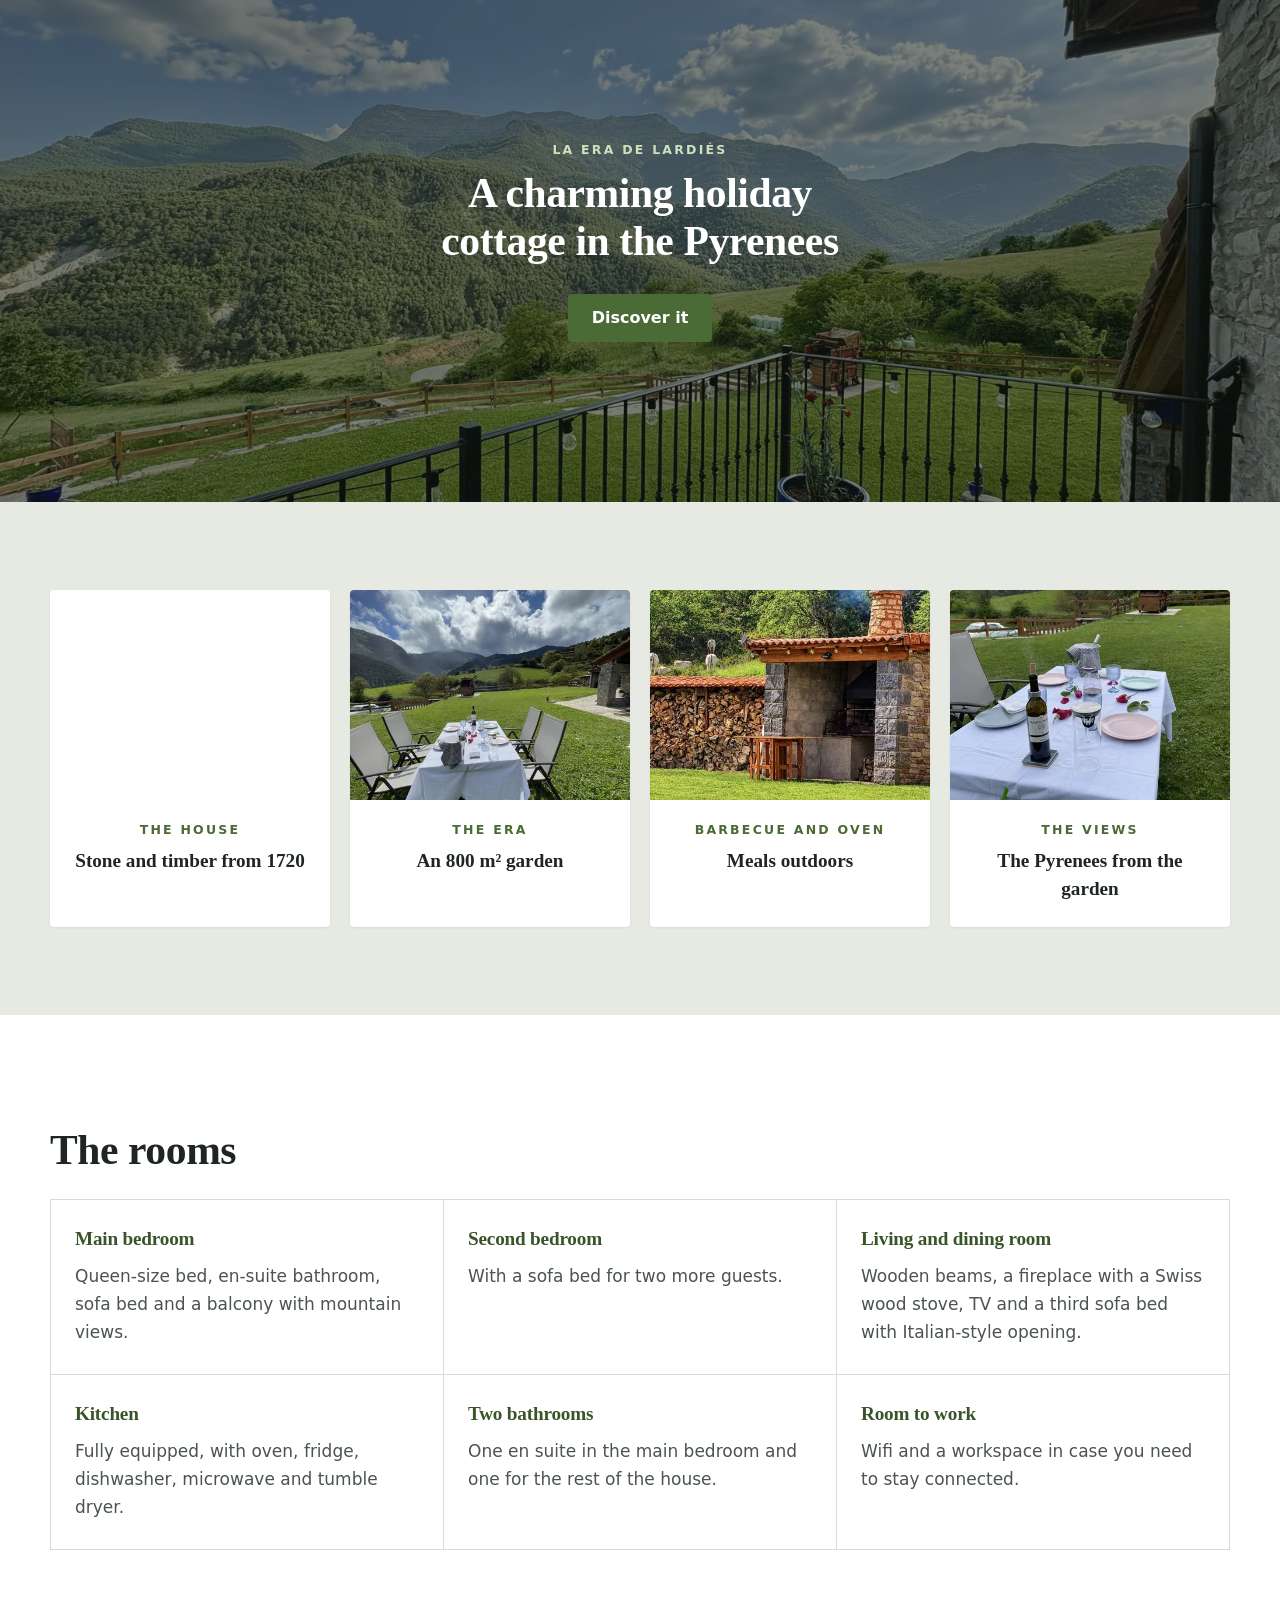
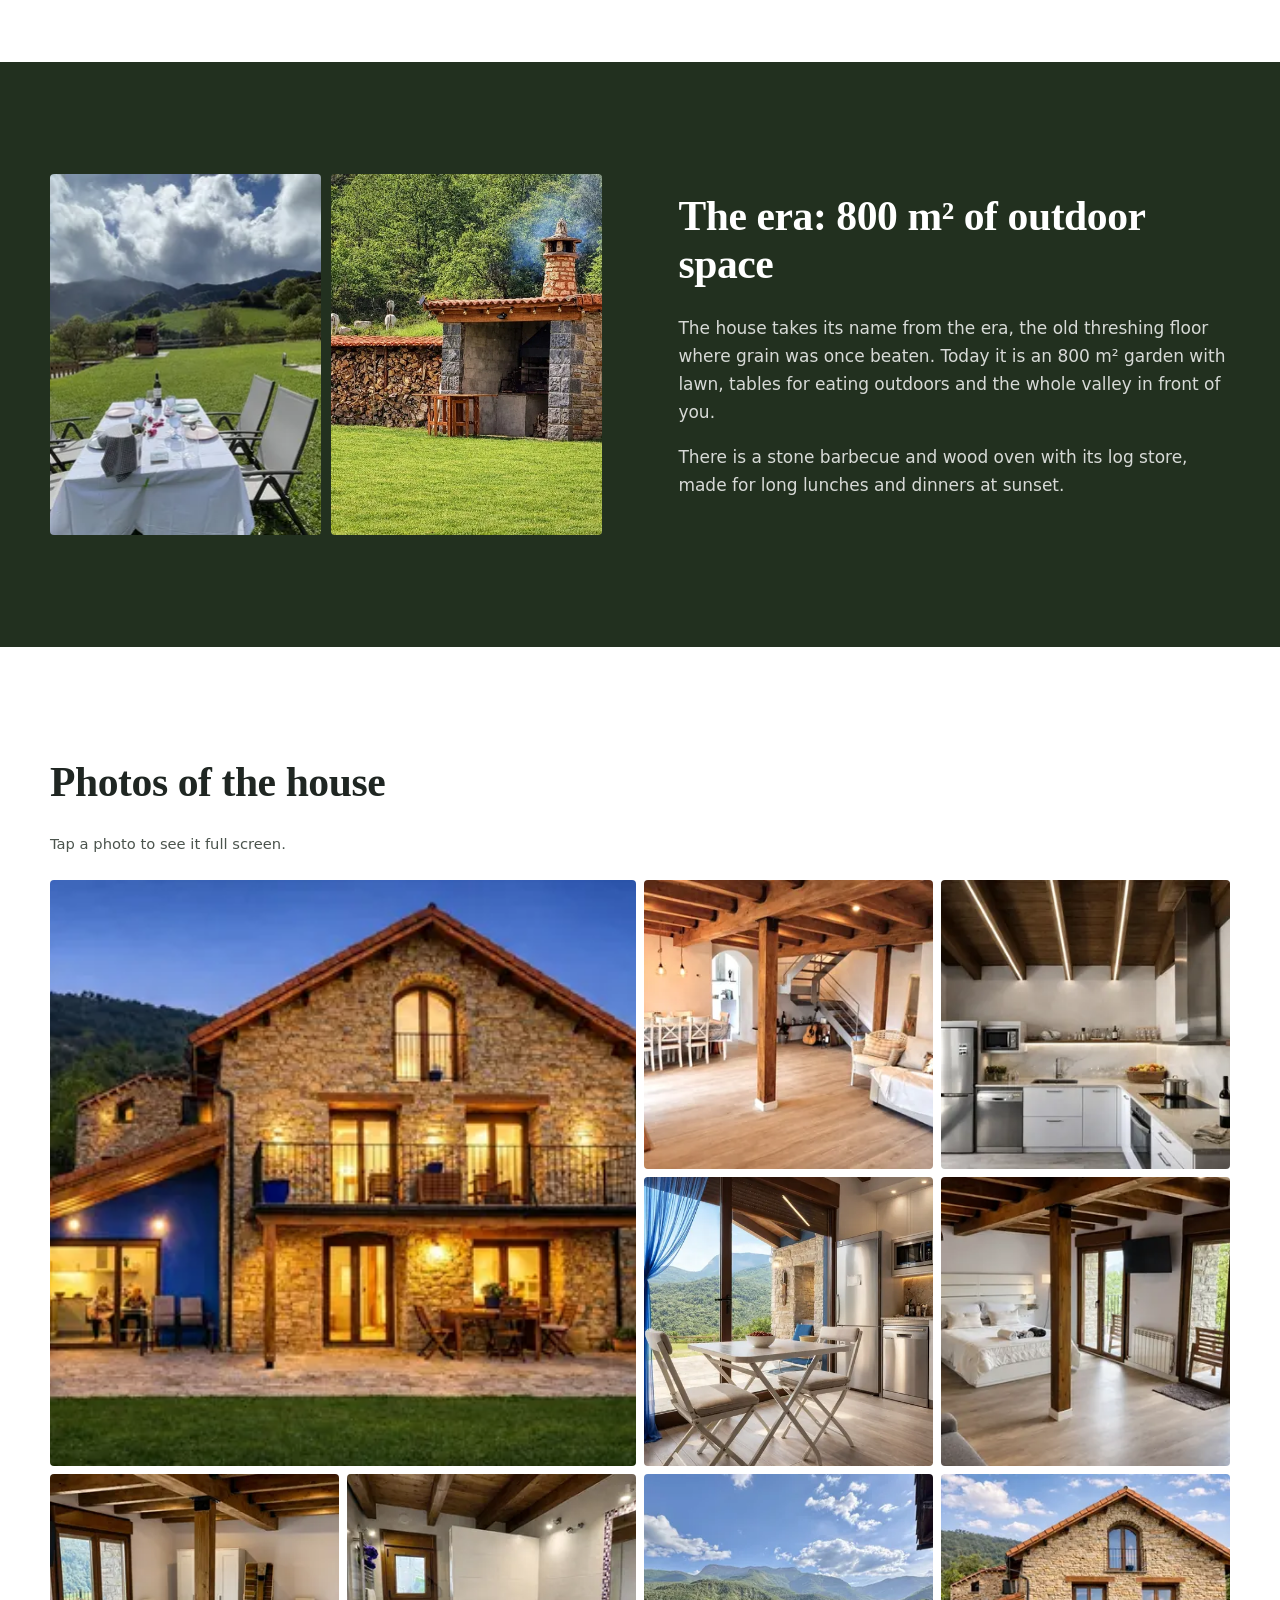
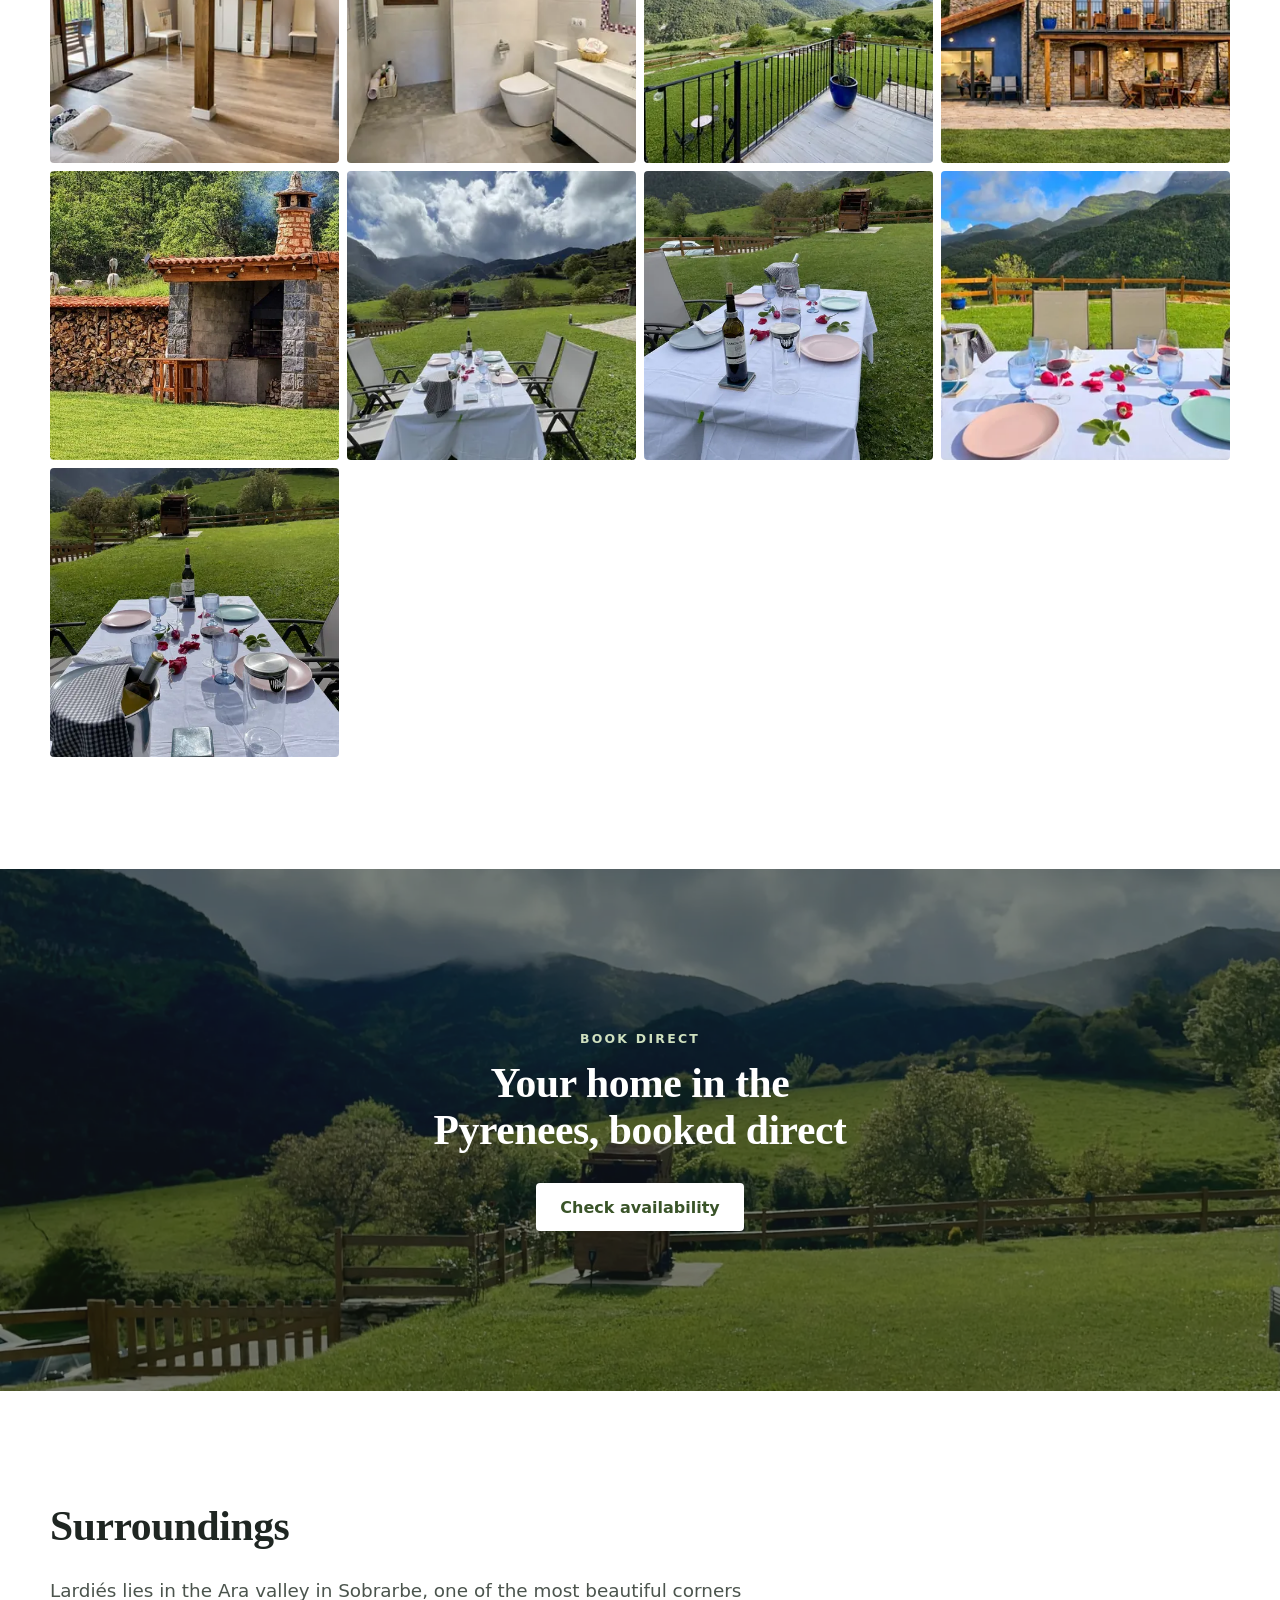
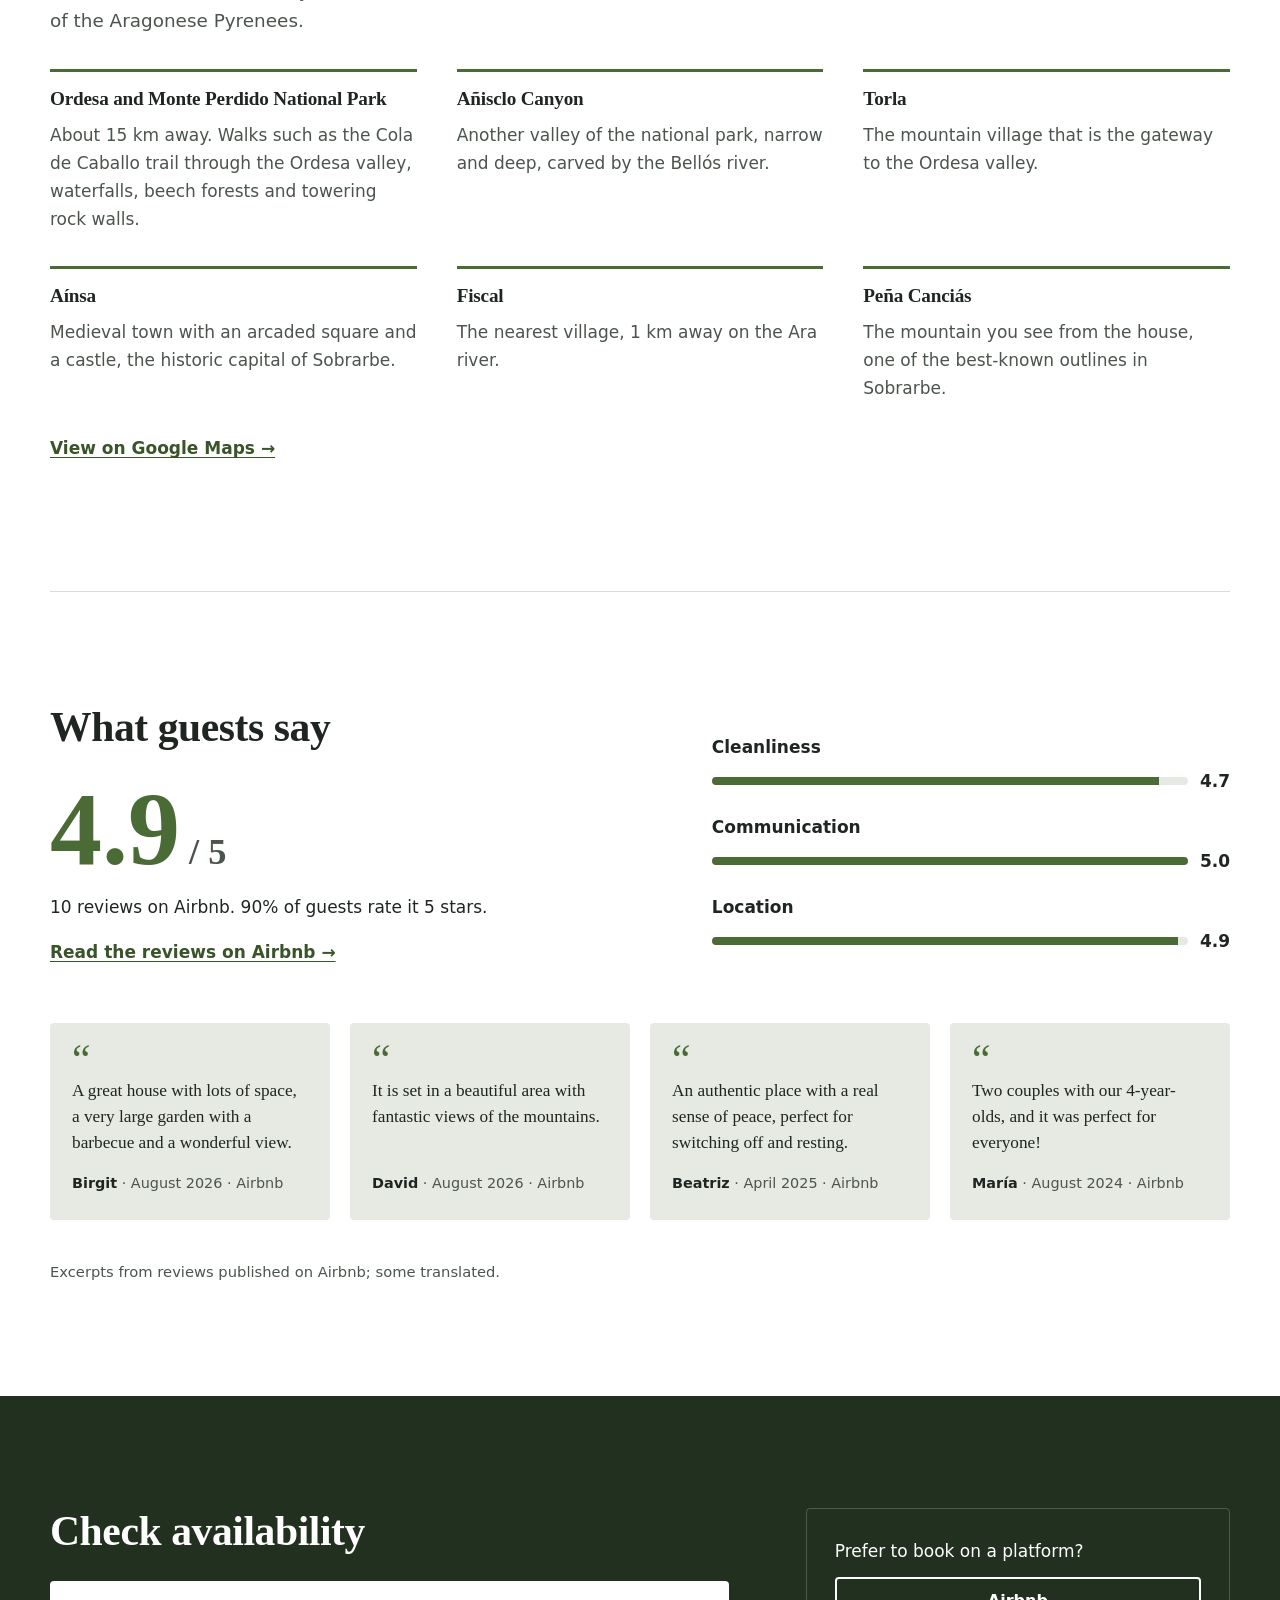
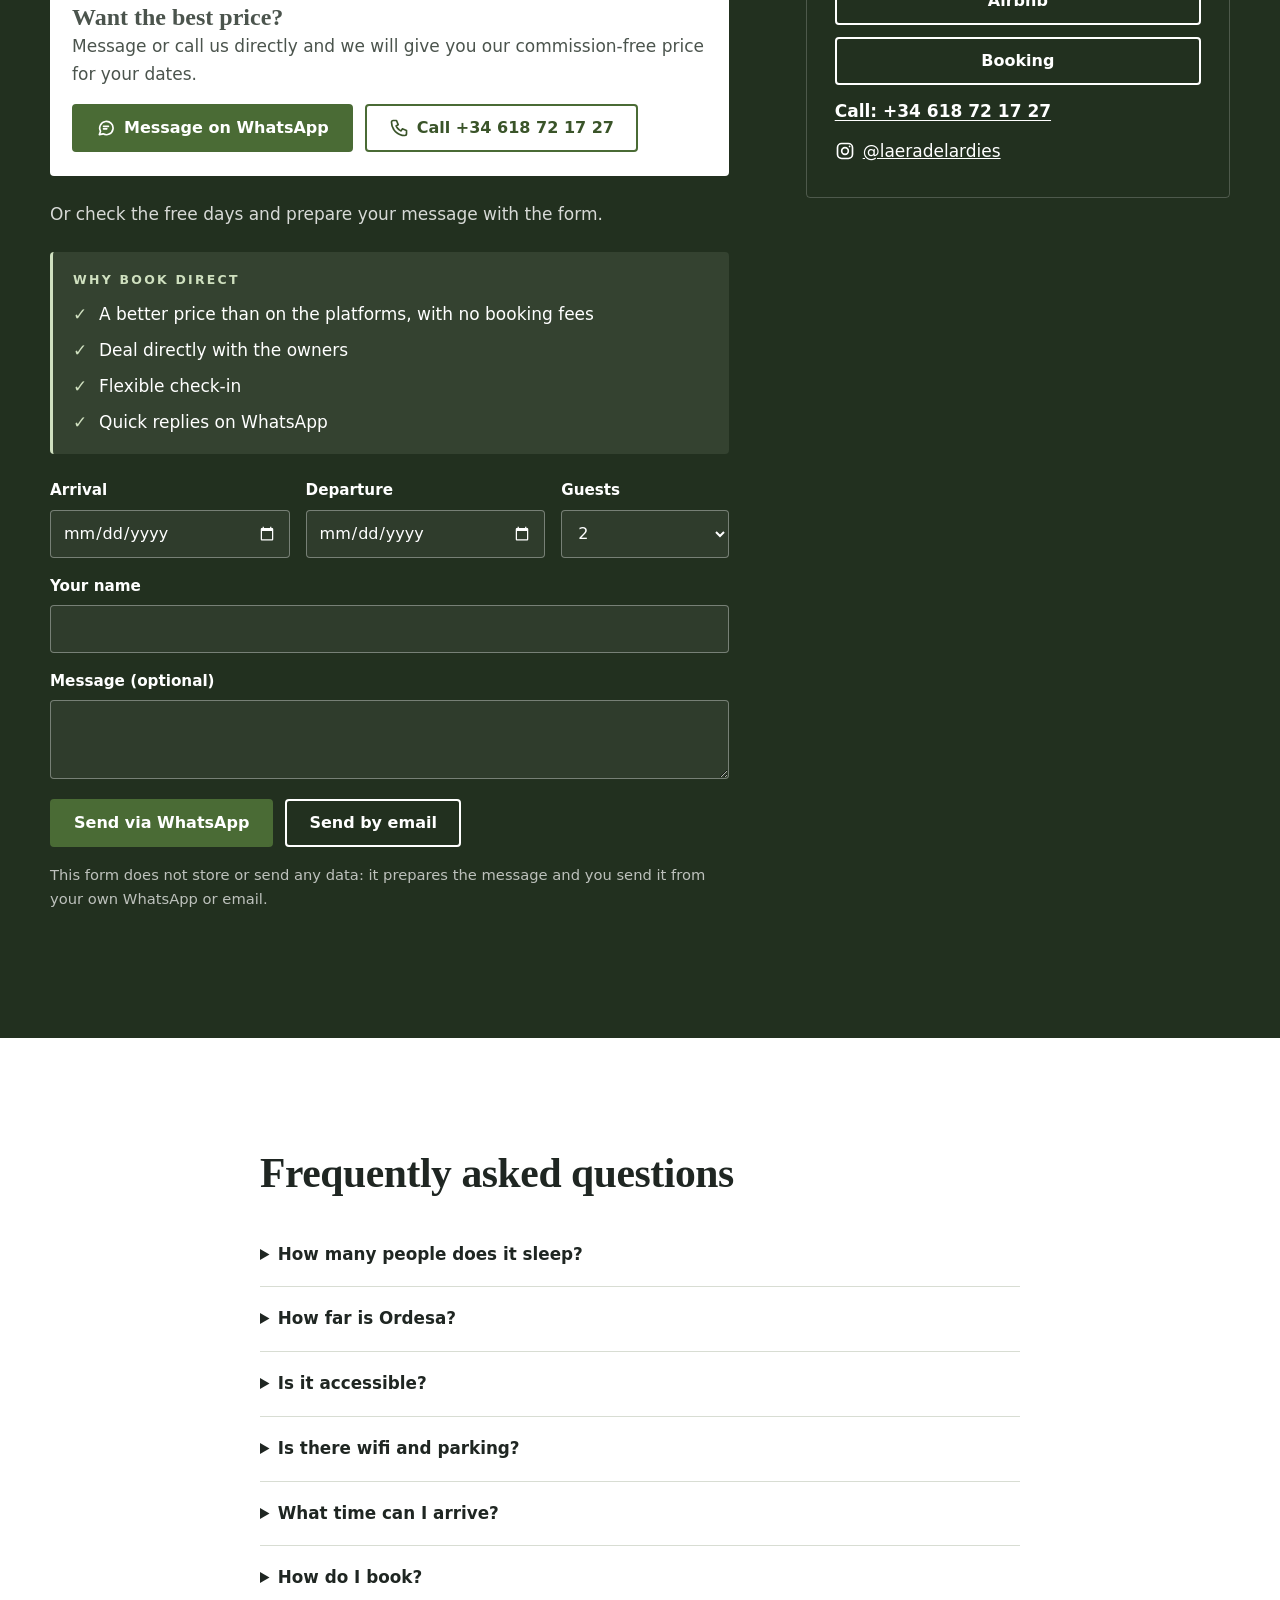
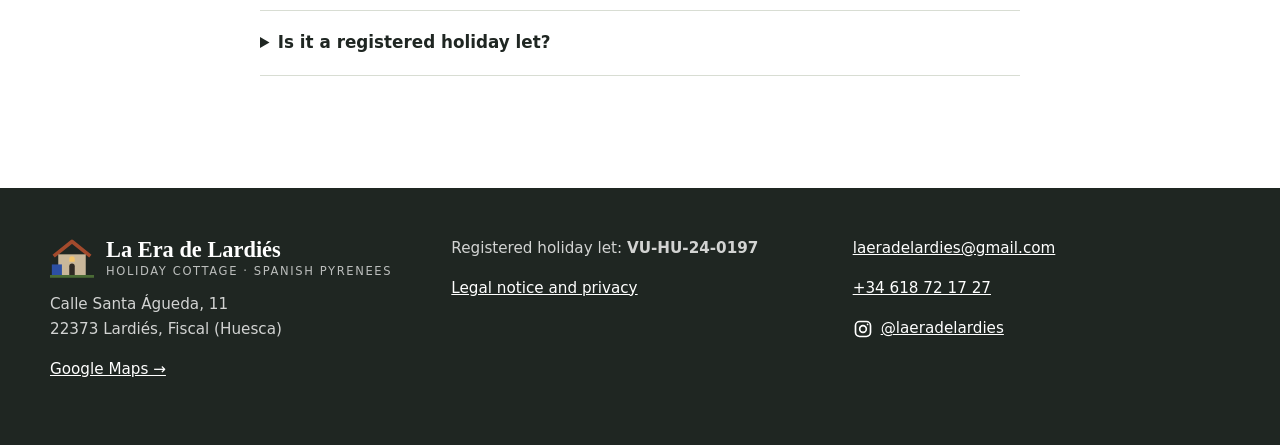
==== commit 0dcd992f: "Cambios de Galle: textos, fotos quitadas y recorte Salón: sofá cama de apertura italiana. Cocina: co" ====
--- a/en/index.html
+++ b/en/index.html
@@ -91,7 +91,7 @@
 <section class="destacados-fondo" aria-label="The house">
   <div class="contenedor destacados">
     <a class="tarjeta" href="#espacios"><img src="/img/salon-comedor-vigas-1536.webp" srcset="/img/salon-comedor-vigas-480.webp 480w, /img/salon-comedor-vigas-960.webp 960w, /img/salon-comedor-vigas-1536.webp 1536w" sizes="(min-width: 900px) 25vw, (min-width: 600px) 50vw, 100vw" width="1536" height="1024" alt="Living and dining room with wooden beams and staircase" loading="lazy" decoding="async"><span class="tarjeta-texto"><span class="antetitulo">The house</span><span class="tarjeta-titulo">Stone and timber from 1720</span></span></a>
-    <a class="tarjeta" href="#era"><img src="/img/era-jardin-montanas-1600.webp" srcset="/img/era-jardin-montanas-480.webp 480w, /img/era-jardin-montanas-960.webp 960w, /img/era-jardin-montanas-1600.webp 1600w" sizes="(min-width: 900px) 25vw, (min-width: 600px) 50vw, 100vw" width="1600" height="2133" alt="Garden table and chairs facing the mountains" loading="lazy" decoding="async"><span class="tarjeta-texto"><span class="antetitulo">The era</span><span class="tarjeta-titulo">An 800 m² garden</span></span></a>
+    <a class="tarjeta" href="#era"><img src="/img/era-jardin-montanas-1600.webp" srcset="/img/era-jardin-montanas-480.webp 480w, /img/era-jardin-montanas-960.webp 960w, /img/era-jardin-montanas-1600.webp 1600w" sizes="(min-width: 900px) 25vw, (min-width: 600px) 50vw, 100vw" width="1600" height="1200" alt="Garden table and chairs facing the mountains" loading="lazy" decoding="async"><span class="tarjeta-texto"><span class="antetitulo">The era</span><span class="tarjeta-titulo">An 800 m² garden</span></span></a>
     <a class="tarjeta" href="#era"><img src="/img/horno-barbacoa-lena-1024.webp" srcset="/img/horno-barbacoa-lena-480.webp 480w, /img/horno-barbacoa-lena-960.webp 960w, /img/horno-barbacoa-lena-1024.webp 1024w" sizes="(min-width: 900px) 25vw, (min-width: 600px) 50vw, 100vw" width="1024" height="1536" alt="Stone barbecue and wood oven with log store in the garden" loading="lazy" decoding="async"><span class="tarjeta-texto"><span class="antetitulo">Barbecue and oven</span><span class="tarjeta-titulo">Meals outdoors</span></span></a>
     <a class="tarjeta" href="#fotos"><img src="/img/era-mesa-pirineo-1600.webp" srcset="/img/era-mesa-pirineo-480.webp 480w, /img/era-mesa-pirineo-960.webp 960w, /img/era-mesa-pirineo-1600.webp 1600w" sizes="(min-width: 900px) 25vw, (min-width: 600px) 50vw, 100vw" width="1600" height="2133" alt="Table laid in the garden with the Pyrenees behind" loading="lazy" decoding="async"><span class="tarjeta-texto"><span class="antetitulo">The views</span><span class="tarjeta-titulo">The Pyrenees from the garden</span></span></a>
   </div>
@@ -102,8 +102,8 @@
   <div class="espacios">
     <div class="espacio"><h3>Main bedroom</h3><p>Queen-size bed, en-suite bathroom, sofa bed and a balcony with mountain views.</p></div>
     <div class="espacio"><h3>Second bedroom</h3><p>With a sofa bed for two more guests.</p></div>
-    <div class="espacio"><h3>Living and dining room</h3><p>Wooden beams, a fireplace with a Swiss wood stove, TV and a third sofa bed.</p></div>
-    <div class="espacio"><h3>Kitchen</h3><p>Fully equipped, with oven, fridge, dishwasher and microwave.</p></div>
+    <div class="espacio"><h3>Living and dining room</h3><p>Wooden beams, a fireplace with a Swiss wood stove, TV and a third sofa bed with Italian-style opening.</p></div>
+    <div class="espacio"><h3>Kitchen</h3><p>Fully equipped, with oven, fridge, dishwasher, microwave and tumble dryer.</p></div>
     <div class="espacio"><h3>Two bathrooms</h3><p>One en suite in the main bedroom and one for the rest of the house.</p></div>
     <div class="espacio"><h3>Room to work</h3><p>Wifi and a workspace in case you need to stay connected.</p></div>
   </div>
@@ -117,7 +117,7 @@
       <p>There is a stone barbecue and wood oven with its log store, made for long lunches and dinners at sunset.</p>
     </div>
     <div class="era-fotos">
-      <img src="/img/era-jardin-montanas-1600.webp" srcset="/img/era-jardin-montanas-480.webp 480w, /img/era-jardin-montanas-960.webp 960w, /img/era-jardin-montanas-1600.webp 1600w" sizes="(min-width: 900px) 25vw, 50vw" width="1600" height="2133" alt="Garden table and chairs facing the mountains" loading="lazy" decoding="async">
+      <img src="/img/era-jardin-montanas-1600.webp" srcset="/img/era-jardin-montanas-480.webp 480w, /img/era-jardin-montanas-960.webp 960w, /img/era-jardin-montanas-1600.webp 1600w" sizes="(min-width: 900px) 25vw, 50vw" width="1600" height="1200" alt="Garden table and chairs facing the mountains" loading="lazy" decoding="async">
       <img src="/img/horno-barbacoa-lena-1024.webp" srcset="/img/horno-barbacoa-lena-480.webp 480w, /img/horno-barbacoa-lena-960.webp 960w, /img/horno-barbacoa-lena-1024.webp 1024w" sizes="(min-width: 900px) 25vw, 50vw" width="1024" height="1536" alt="Stone barbecue and wood oven with log store in the garden" loading="lazy" decoding="async">
     </div>
   </div>
@@ -134,16 +134,13 @@
     <button type="button" class="galeria-item" data-indice="4" data-grande="/img/dormitorio-balcon-1536.webp"><img src="/img/dormitorio-balcon-1536.webp" srcset="/img/dormitorio-balcon-480.webp 480w, /img/dormitorio-balcon-960.webp 960w, /img/dormitorio-balcon-1536.webp 1536w" sizes="(min-width: 900px) 25vw, 50vw" width="1536" height="1024" alt="Bedroom opening onto the balcony" loading="lazy" decoding="async"></button>
     <button type="button" class="galeria-item" data-indice="5" data-grande="/img/dormitorio-principal-1536.webp"><img src="/img/dormitorio-principal-1536.webp" srcset="/img/dormitorio-principal-480.webp 480w, /img/dormitorio-principal-960.webp 960w, /img/dormitorio-principal-1536.webp 1536w" sizes="(min-width: 900px) 25vw, 50vw" width="1536" height="1024" alt="Main bedroom with sofa bed" loading="lazy" decoding="async"></button>
     <button type="button" class="galeria-item" data-indice="6" data-grande="/img/bano-1536.webp"><img src="/img/bano-1536.webp" srcset="/img/bano-480.webp 480w, /img/bano-960.webp 960w, /img/bano-1536.webp 1536w" sizes="(min-width: 900px) 25vw, 50vw" width="1536" height="1024" alt="Bathroom" loading="lazy" decoding="async"></button>
-    <button type="button" class="galeria-item" data-indice="7" data-grande="/img/cocina-equipada-1024.webp"><img src="/img/cocina-equipada-1024.webp" srcset="/img/cocina-equipada-480.webp 480w, /img/cocina-equipada-960.webp 960w, /img/cocina-equipada-1024.webp 1024w" sizes="(min-width: 900px) 25vw, 50vw" width="1024" height="1426" alt="Kitchen with fridge, oven and dishwasher" loading="lazy" decoding="async"></button>
-    <button type="button" class="galeria-item" data-indice="8" data-grande="/img/balcon-vistas-valle-1600.webp"><img src="/img/balcon-vistas-valle-1600.webp" srcset="/img/balcon-vistas-valle-480.webp 480w, /img/balcon-vistas-valle-960.webp 960w, /img/balcon-vistas-valle-1600.webp 1600w" sizes="(min-width: 900px) 25vw, 50vw" width="1600" height="1200" alt="Balcony overlooking the valley and the Pyrenees" loading="lazy" decoding="async"></button>
-    <button type="button" class="galeria-item" data-indice="9" data-grande="/img/fachada-piedra-1536.webp"><img src="/img/fachada-piedra-1536.webp" srcset="/img/fachada-piedra-480.webp 480w, /img/fachada-piedra-960.webp 960w, /img/fachada-piedra-1536.webp 1536w" sizes="(min-width: 900px) 25vw, 50vw" width="1536" height="1024" alt="Stone façade with wooden balcony and blue wall" loading="lazy" decoding="async"></button>
-    <button type="button" class="galeria-item" data-indice="10" data-grande="/img/horno-barbacoa-lena-1024.webp"><img src="/img/horno-barbacoa-lena-1024.webp" srcset="/img/horno-barbacoa-lena-480.webp 480w, /img/horno-barbacoa-lena-960.webp 960w, /img/horno-barbacoa-lena-1024.webp 1024w" sizes="(min-width: 900px) 25vw, 50vw" width="1024" height="1536" alt="Stone barbecue and wood oven with log store in the garden" loading="lazy" decoding="async"></button>
-    <button type="button" class="galeria-item" data-indice="11" data-grande="/img/era-jardin-montanas-1600.webp"><img src="/img/era-jardin-montanas-1600.webp" srcset="/img/era-jardin-montanas-480.webp 480w, /img/era-jardin-montanas-960.webp 960w, /img/era-jardin-montanas-1600.webp 1600w" sizes="(min-width: 900px) 25vw, 50vw" width="1600" height="2133" alt="Garden table and chairs facing the mountains" loading="lazy" decoding="async"></button>
-    <button type="button" class="galeria-item" data-indice="12" data-grande="/img/era-mesa-pirineo-1600.webp"><img src="/img/era-mesa-pirineo-1600.webp" srcset="/img/era-mesa-pirineo-480.webp 480w, /img/era-mesa-pirineo-960.webp 960w, /img/era-mesa-pirineo-1600.webp 1600w" sizes="(min-width: 900px) 25vw, 50vw" width="1600" height="2133" alt="Table laid in the garden with the Pyrenees behind" loading="lazy" decoding="async"></button>
-    <button type="button" class="galeria-item" data-indice="13" data-grande="/img/comida-era-valle-1080.webp"><img src="/img/comida-era-valle-1080.webp" srcset="/img/comida-era-valle-480.webp 480w, /img/comida-era-valle-960.webp 960w, /img/comida-era-valle-1080.webp 1080w" sizes="(min-width: 900px) 25vw, 50vw" width="1080" height="779" alt="Table with wine and valley views" loading="lazy" decoding="async"></button>
-    <button type="button" class="galeria-item" data-indice="14" data-grande="/img/mesa-era-vistas-1600.webp"><img src="/img/mesa-era-vistas-1600.webp" srcset="/img/mesa-era-vistas-480.webp 480w, /img/mesa-era-vistas-960.webp 960w, /img/mesa-era-vistas-1600.webp 1600w" sizes="(min-width: 900px) 25vw, 50vw" width="1600" height="2133" alt="Lunch outdoors in the garden" loading="lazy" decoding="async"></button>
-    <button type="button" class="galeria-item" data-indice="15" data-grande="/img/mesa-ceramica-1600.webp"><img src="/img/mesa-ceramica-1600.webp" srcset="/img/mesa-ceramica-480.webp 480w, /img/mesa-ceramica-960.webp 960w, /img/mesa-ceramica-1600.webp 1600w" sizes="(min-width: 900px) 25vw, 50vw" width="1600" height="2134" alt="Table with ceramic plates in the garden" loading="lazy" decoding="async"></button>
-    <button type="button" class="galeria-item" data-indice="16" data-grande="/img/cielo-valle-1600.webp"><img src="/img/cielo-valle-1600.webp" srcset="/img/cielo-valle-480.webp 480w, /img/cielo-valle-960.webp 960w, /img/cielo-valle-1600.webp 1600w" sizes="(min-width: 900px) 25vw, 50vw" width="1600" height="2647" alt="Sky and valley seen from the garden" loading="lazy" decoding="async"></button>
+    <button type="button" class="galeria-item" data-indice="7" data-grande="/img/balcon-vistas-valle-1600.webp"><img src="/img/balcon-vistas-valle-1600.webp" srcset="/img/balcon-vistas-valle-480.webp 480w, /img/balcon-vistas-valle-960.webp 960w, /img/balcon-vistas-valle-1600.webp 1600w" sizes="(min-width: 900px) 25vw, 50vw" width="1600" height="1200" alt="Balcony overlooking the valley and the Pyrenees" loading="lazy" decoding="async"></button>
+    <button type="button" class="galeria-item" data-indice="8" data-grande="/img/fachada-piedra-1536.webp"><img src="/img/fachada-piedra-1536.webp" srcset="/img/fachada-piedra-480.webp 480w, /img/fachada-piedra-960.webp 960w, /img/fachada-piedra-1536.webp 1536w" sizes="(min-width: 900px) 25vw, 50vw" width="1536" height="1024" alt="Stone façade with wooden balcony and blue wall" loading="lazy" decoding="async"></button>
+    <button type="button" class="galeria-item" data-indice="9" data-grande="/img/horno-barbacoa-lena-1024.webp"><img src="/img/horno-barbacoa-lena-1024.webp" srcset="/img/horno-barbacoa-lena-480.webp 480w, /img/horno-barbacoa-lena-960.webp 960w, /img/horno-barbacoa-lena-1024.webp 1024w" sizes="(min-width: 900px) 25vw, 50vw" width="1024" height="1536" alt="Stone barbecue and wood oven with log store in the garden" loading="lazy" decoding="async"></button>
+    <button type="button" class="galeria-item" data-indice="10" data-grande="/img/era-jardin-montanas-1600.webp"><img src="/img/era-jardin-montanas-1600.webp" srcset="/img/era-jardin-montanas-480.webp 480w, /img/era-jardin-montanas-960.webp 960w, /img/era-jardin-montanas-1600.webp 1600w" sizes="(min-width: 900px) 25vw, 50vw" width="1600" height="1200" alt="Garden table and chairs facing the mountains" loading="lazy" decoding="async"></button>
+    <button type="button" class="galeria-item" data-indice="11" data-grande="/img/era-mesa-pirineo-1600.webp"><img src="/img/era-mesa-pirineo-1600.webp" srcset="/img/era-mesa-pirineo-480.webp 480w, /img/era-mesa-pirineo-960.webp 960w, /img/era-mesa-pirineo-1600.webp 1600w" sizes="(min-width: 900px) 25vw, 50vw" width="1600" height="2133" alt="Table laid in the garden with the Pyrenees behind" loading="lazy" decoding="async"></button>
+    <button type="button" class="galeria-item" data-indice="12" data-grande="/img/comida-era-valle-1080.webp"><img src="/img/comida-era-valle-1080.webp" srcset="/img/comida-era-valle-480.webp 480w, /img/comida-era-valle-960.webp 960w, /img/comida-era-valle-1080.webp 1080w" sizes="(min-width: 900px) 25vw, 50vw" width="1080" height="779" alt="Table with wine and valley views" loading="lazy" decoding="async"></button>
+    <button type="button" class="galeria-item" data-indice="13" data-grande="/img/mesa-era-vistas-1600.webp"><img src="/img/mesa-era-vistas-1600.webp" srcset="/img/mesa-era-vistas-480.webp 480w, /img/mesa-era-vistas-960.webp 960w, /img/mesa-era-vistas-1600.webp 1600w" sizes="(min-width: 900px) 25vw, 50vw" width="1600" height="2133" alt="Lunch outdoors in the garden" loading="lazy" decoding="async"></button>
   </div>
   <dialog class="visor" aria-label="Photos of the house">
     <img alt="">
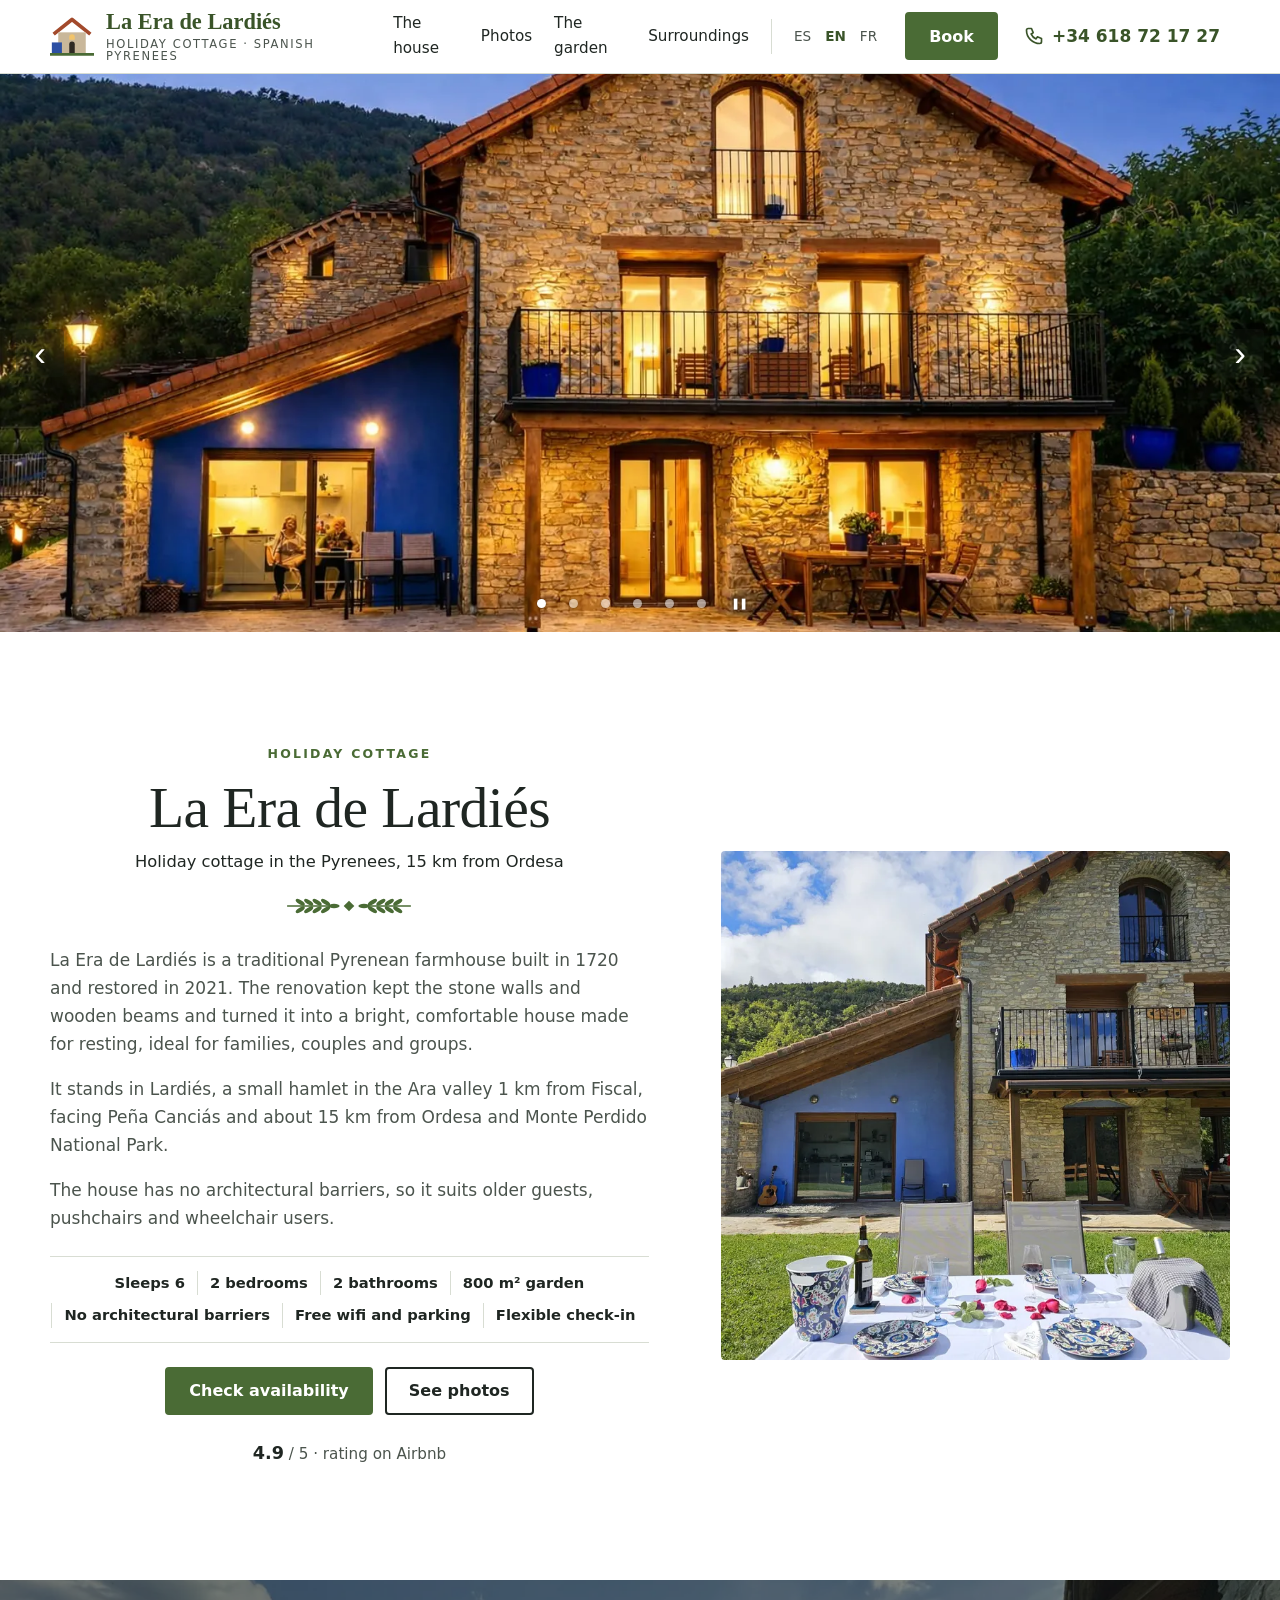
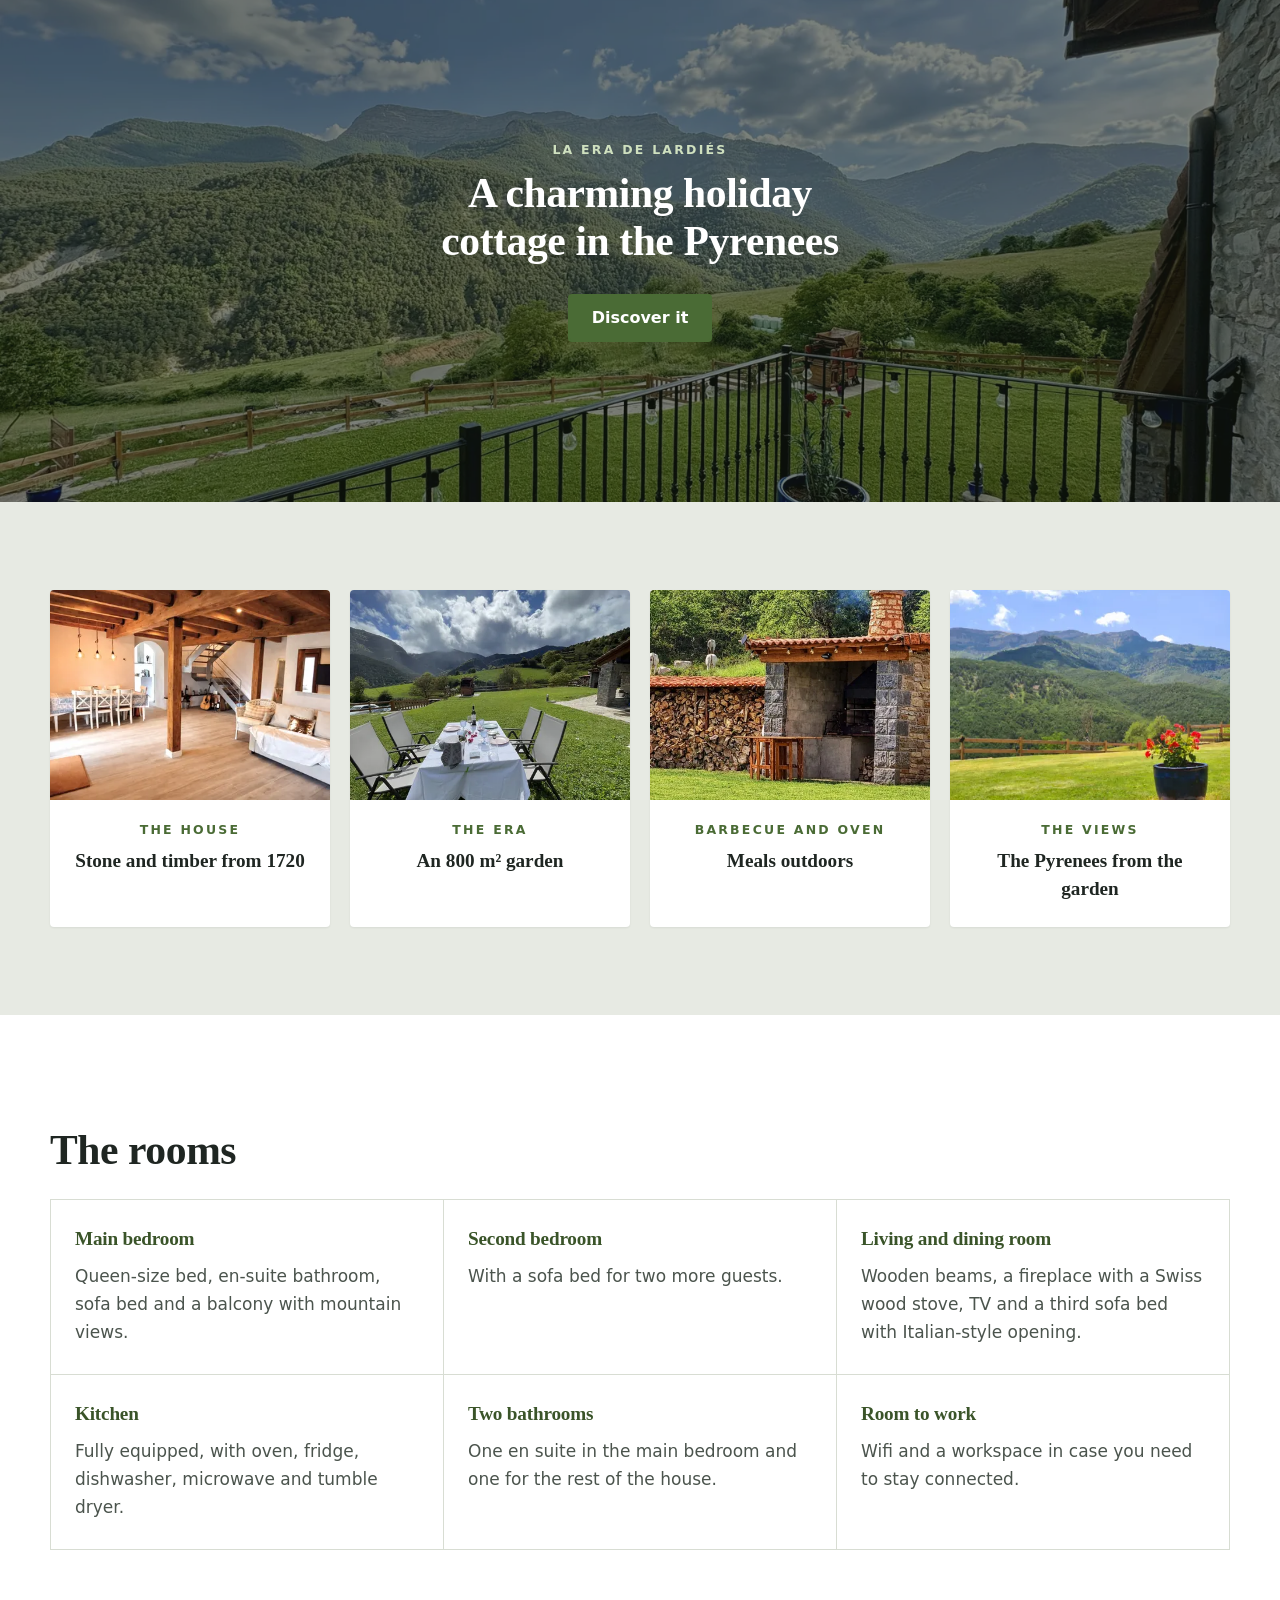
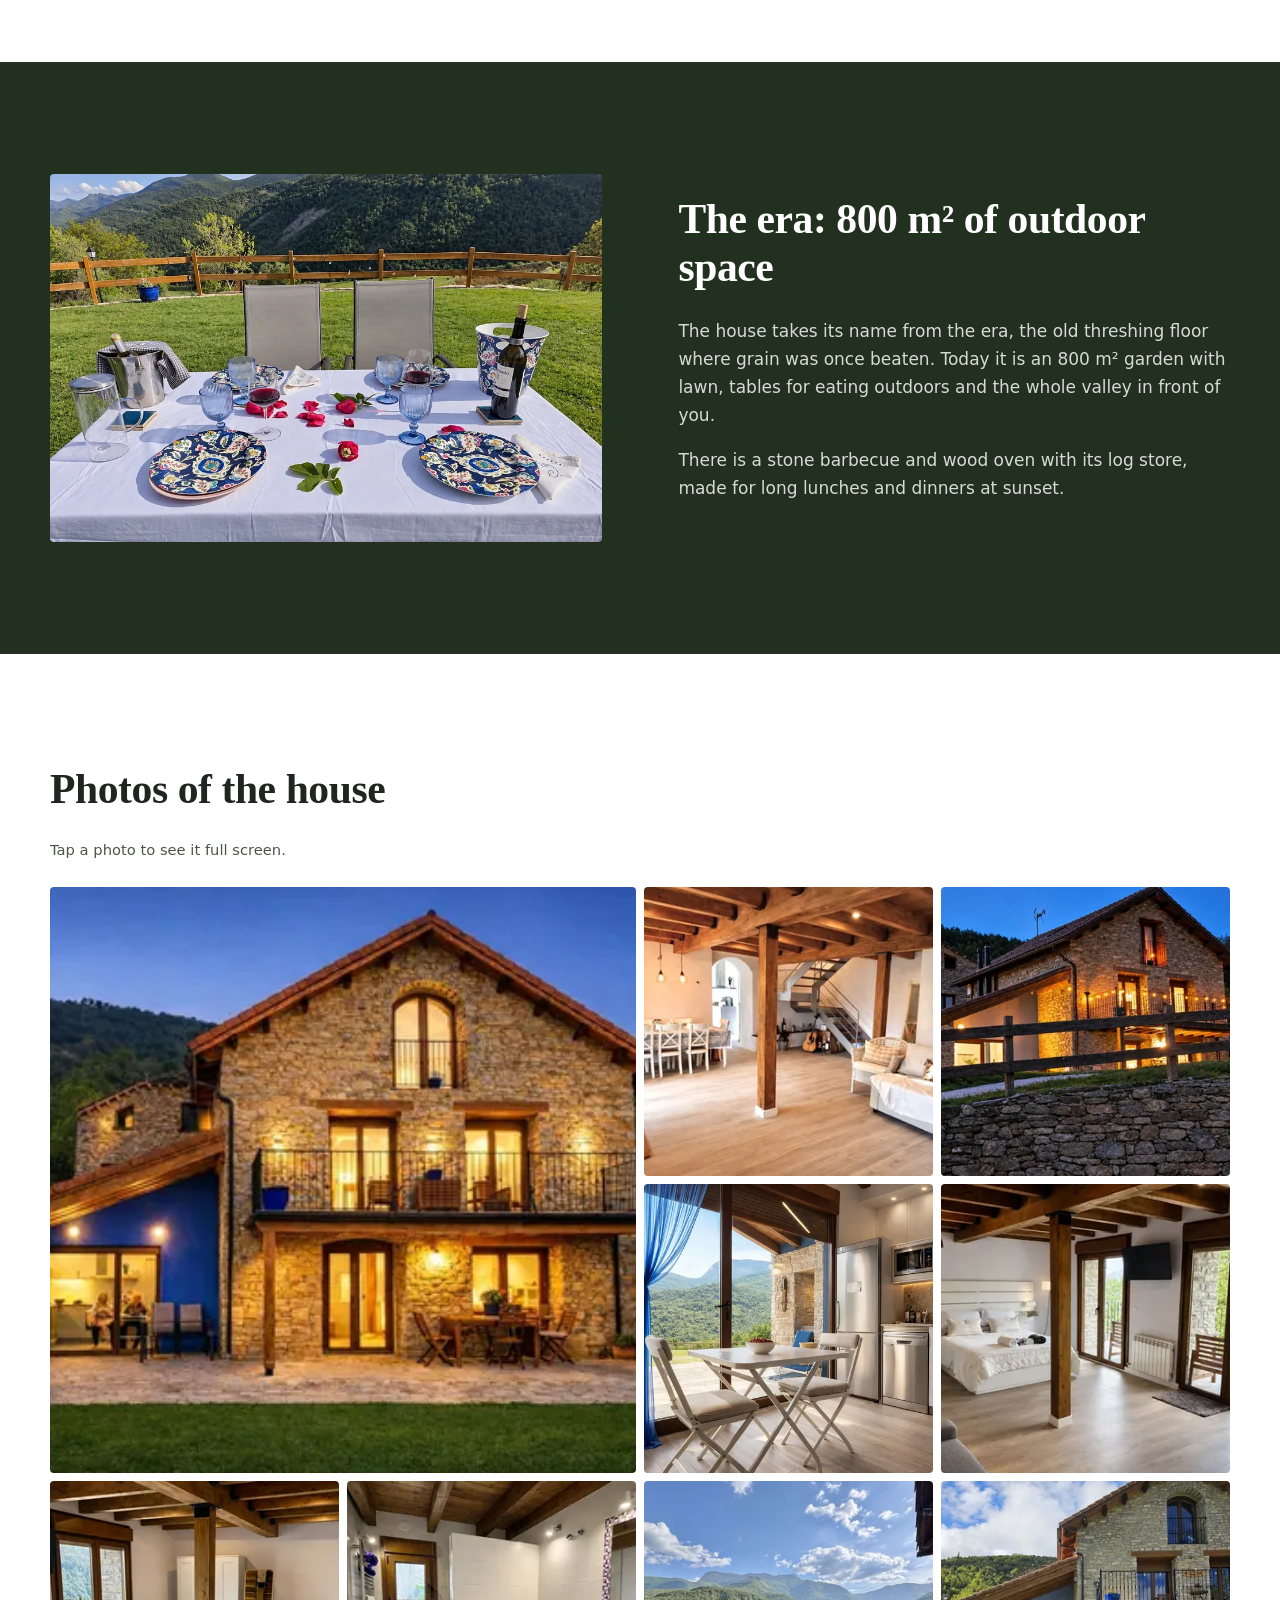
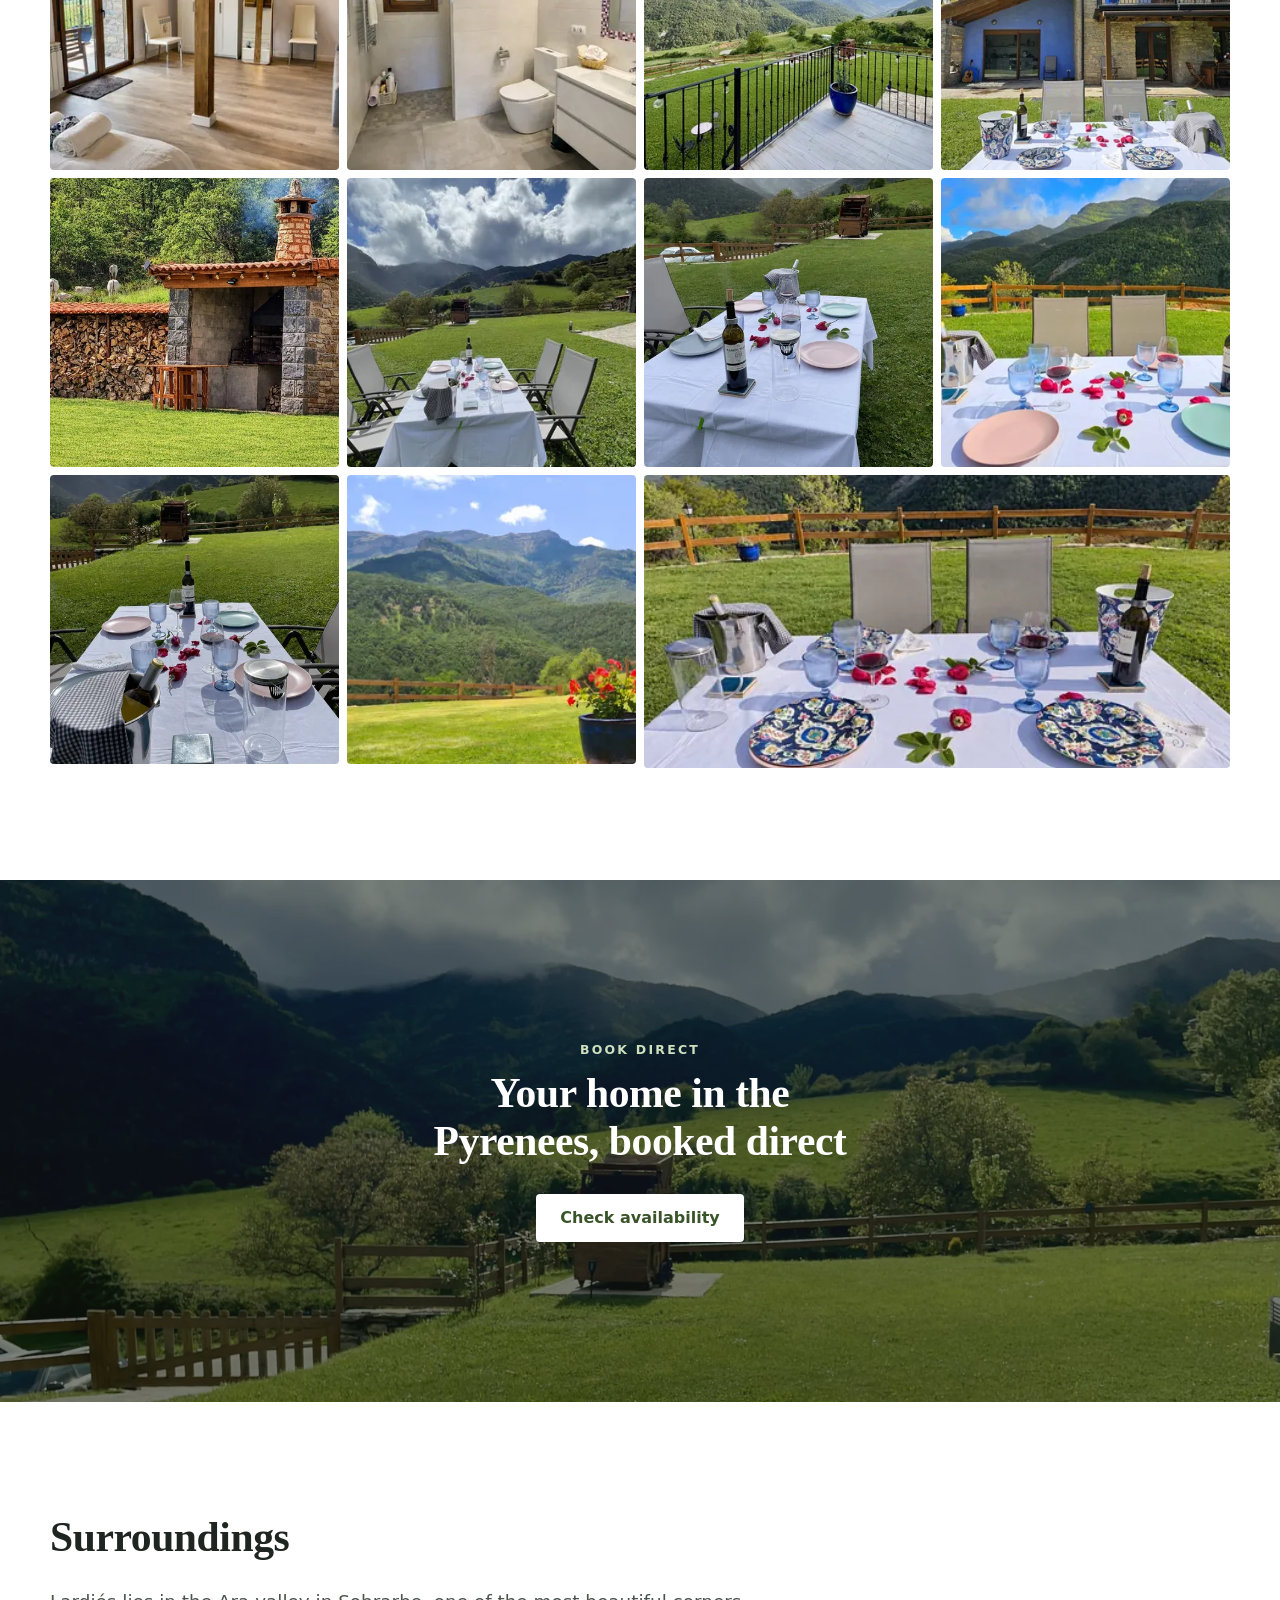
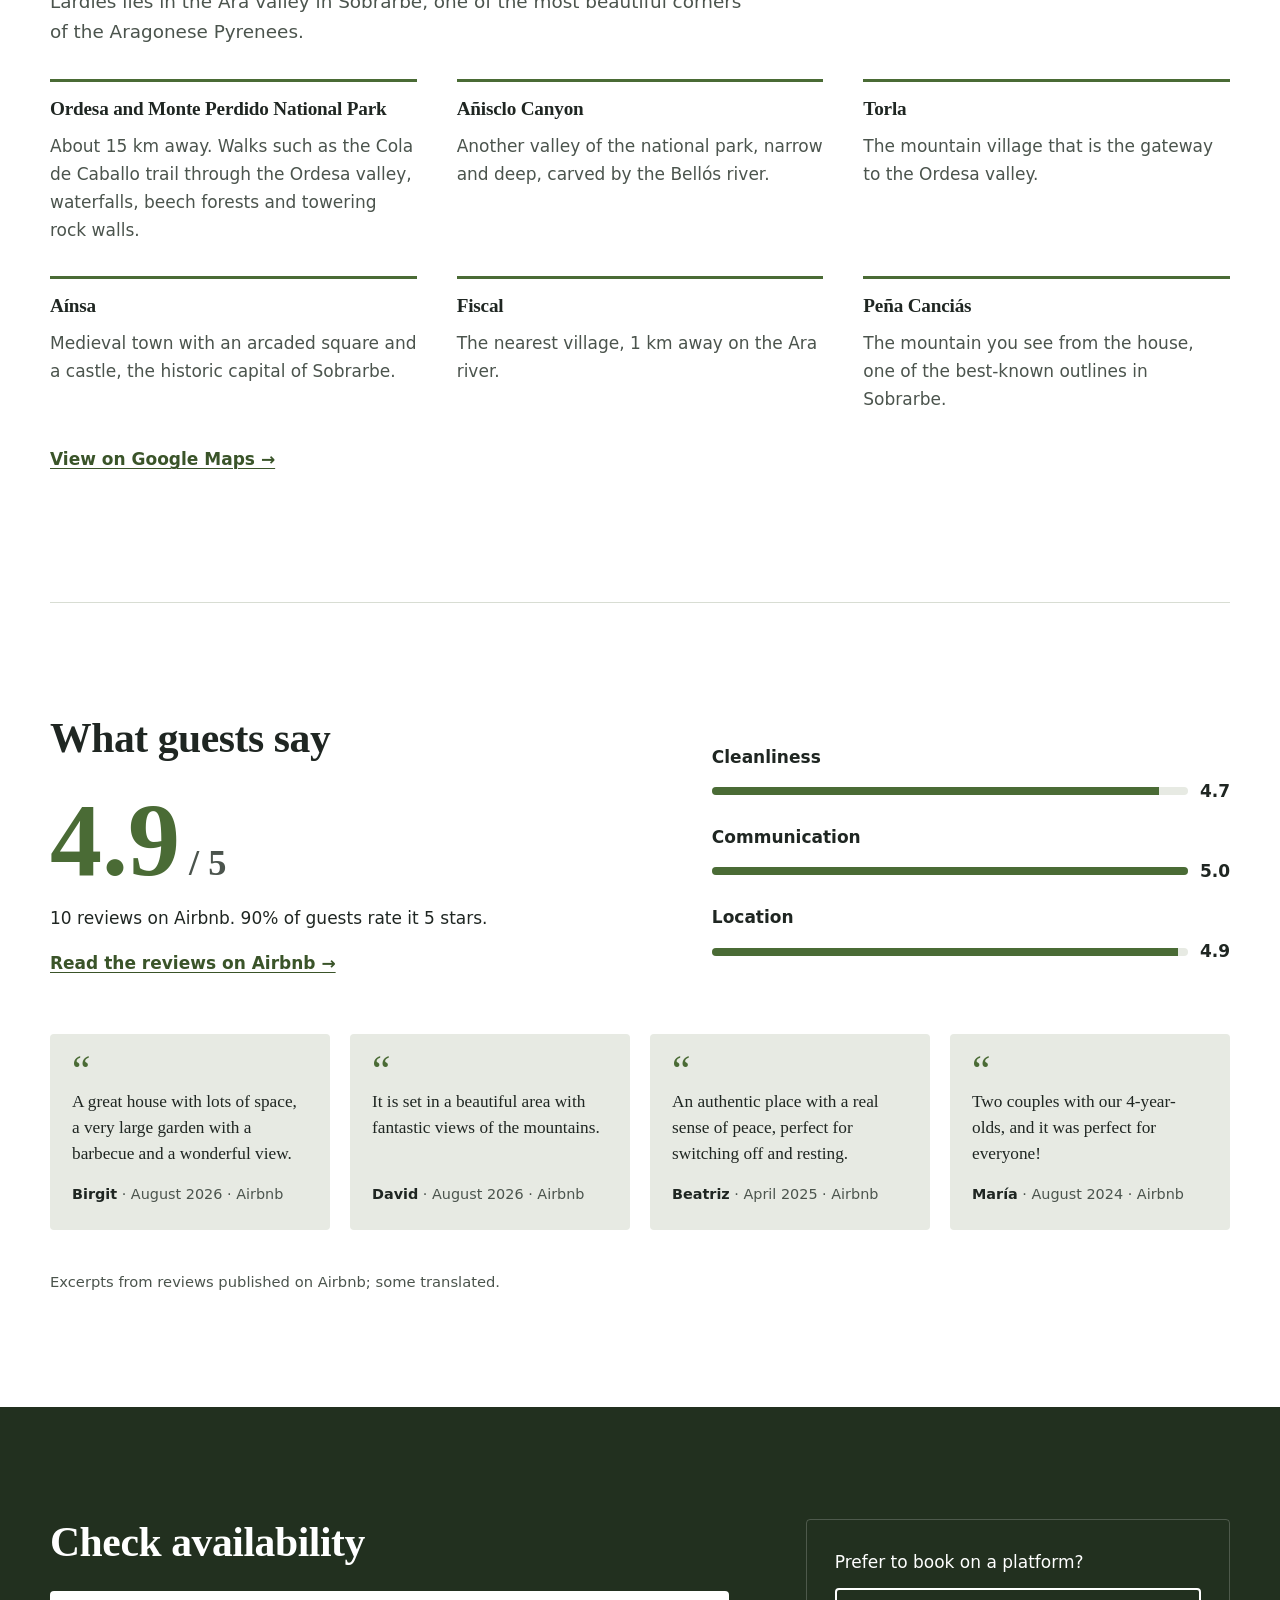
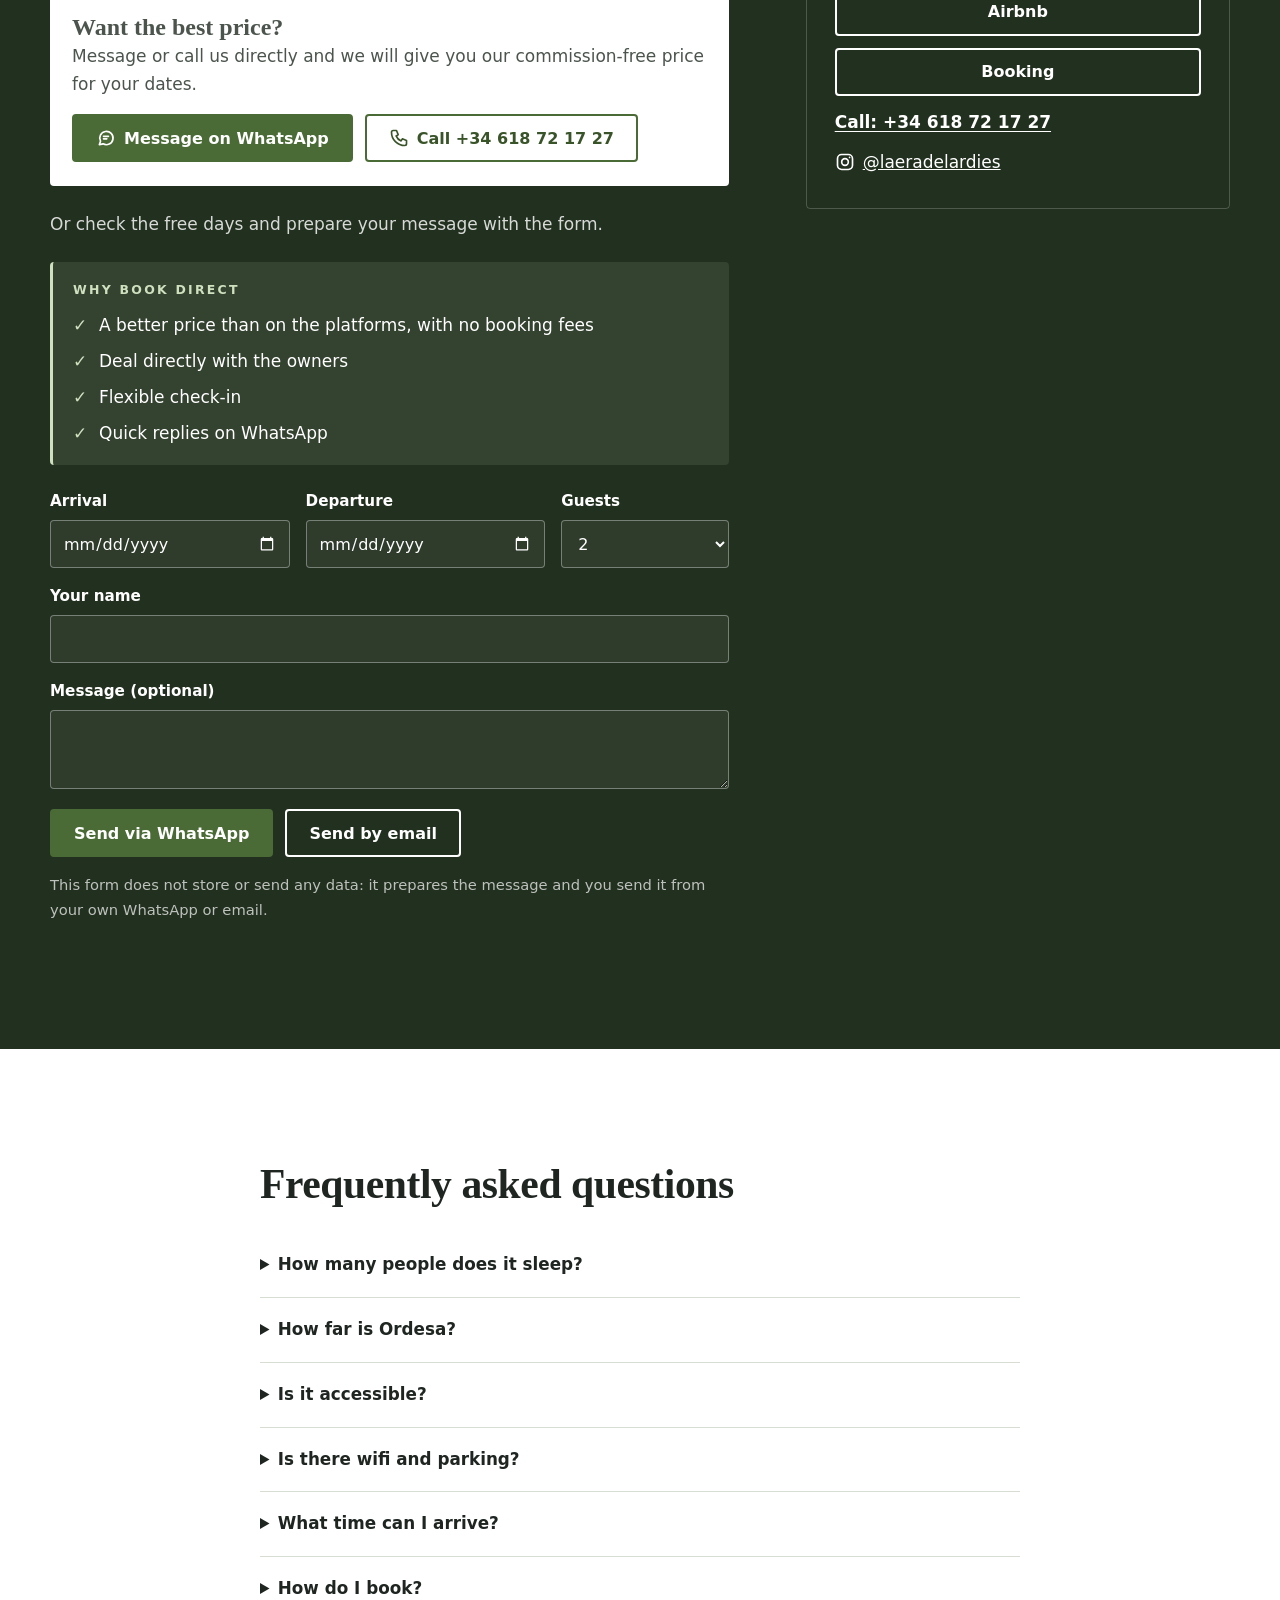
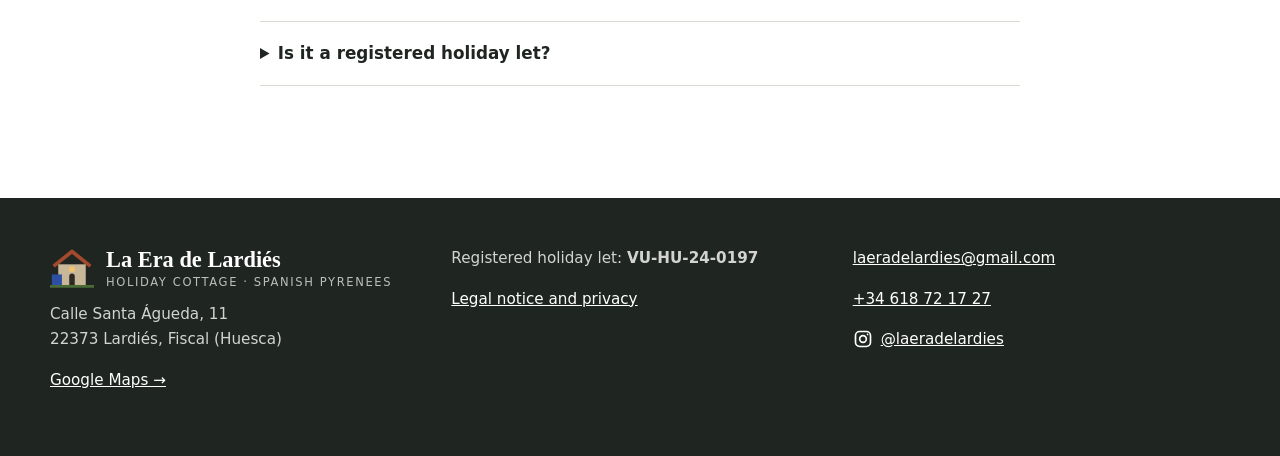
==== commit f67f4550: "Fotos nuevas de Galle «Las vistas del Pirineo desde la era» en la tarjeta de las vistas, «800m2 para" ====
--- a/en/index.html
+++ b/en/index.html
@@ -48,9 +48,9 @@
     <div class="diapo activa" role="group" aria-roledescription="diapositiva" aria-label="1 / 6"><img src="/img/fachada-anochecer-1536.webp" srcset="/img/fachada-anochecer-480.webp 480w, /img/fachada-anochecer-960.webp 960w, /img/fachada-anochecer-1536.webp 1536w" sizes="100vw" width="1536" height="1024" alt="Stone façade of La Era de Lardiés lit up at dusk" fetchpriority="high" decoding="async"></div>
     <div class="diapo" role="group" aria-roledescription="diapositiva" aria-label="2 / 6" aria-hidden="true"><img src="/img/salon-comedor-vigas-1536.webp" srcset="/img/salon-comedor-vigas-480.webp 480w, /img/salon-comedor-vigas-960.webp 960w, /img/salon-comedor-vigas-1536.webp 1536w" sizes="100vw" width="1536" height="1024" alt="Living and dining room with wooden beams and staircase" loading="lazy" decoding="async"></div>
     <div class="diapo" role="group" aria-roledescription="diapositiva" aria-label="3 / 6" aria-hidden="true"><img src="/img/dormitorio-balcon-1536.webp" srcset="/img/dormitorio-balcon-480.webp 480w, /img/dormitorio-balcon-960.webp 960w, /img/dormitorio-balcon-1536.webp 1536w" sizes="100vw" width="1536" height="1024" alt="Bedroom opening onto the balcony" loading="lazy" decoding="async"></div>
-    <div class="diapo" role="group" aria-roledescription="diapositiva" aria-label="4 / 6" aria-hidden="true"><img src="/img/cocina-1536.webp" srcset="/img/cocina-480.webp 480w, /img/cocina-960.webp 960w, /img/cocina-1536.webp 1536w" sizes="100vw" width="1536" height="1024" alt="Equipped kitchen with wooden ceiling" loading="lazy" decoding="async"></div>
+    <div class="diapo" role="group" aria-roledescription="diapositiva" aria-label="4 / 6" aria-hidden="true"><img src="/img/casa-iluminada-1424.webp" srcset="/img/casa-iluminada-480.webp 480w, /img/casa-iluminada-960.webp 960w, /img/casa-iluminada-1424.webp 1424w" sizes="100vw" width="1424" height="1104" alt="The house lit up at dusk by the wooden fence" loading="lazy" decoding="async"></div>
     <div class="diapo" role="group" aria-roledescription="diapositiva" aria-label="5 / 6" aria-hidden="true"><img src="/img/dormitorio-principal-1536.webp" srcset="/img/dormitorio-principal-480.webp 480w, /img/dormitorio-principal-960.webp 960w, /img/dormitorio-principal-1536.webp 1536w" sizes="100vw" width="1536" height="1024" alt="Main bedroom with sofa bed" loading="lazy" decoding="async"></div>
-    <div class="diapo" role="group" aria-roledescription="diapositiva" aria-label="6 / 6" aria-hidden="true"><img src="/img/fachada-piedra-1536.webp" srcset="/img/fachada-piedra-480.webp 480w, /img/fachada-piedra-960.webp 960w, /img/fachada-piedra-1536.webp 1536w" sizes="100vw" width="1536" height="1024" alt="Stone façade with wooden balcony and blue wall" loading="lazy" decoding="async"></div>
+    <div class="diapo" role="group" aria-roledescription="diapositiva" aria-label="6 / 6" aria-hidden="true"><img src="/img/fachada-piedra-1600.webp" srcset="/img/fachada-piedra-480.webp 480w, /img/fachada-piedra-960.webp 960w, /img/fachada-piedra-1600.webp 1600w" sizes="100vw" width="1600" height="1200" alt="Stone façade with wooden balcony and blue wall" loading="lazy" decoding="async"></div>
   </div>
   <button type="button" class="carrusel-flecha anterior" aria-label="Previous photo">‹</button>
   <button type="button" class="carrusel-flecha siguiente" aria-label="Next photo">›</button>
@@ -76,7 +76,7 @@
     </div>
     <p class="nota-airbnb"><strong>4.9</strong> / 5 · rating on Airbnb</p>
   </div>
-  <img src="/img/fachada-piedra-1536.webp" srcset="/img/fachada-piedra-480.webp 480w, /img/fachada-piedra-960.webp 960w, /img/fachada-piedra-1536.webp 1536w" sizes="(min-width: 900px) 40vw, 100vw" width="1536" height="1024" alt="Stone façade with wooden balcony and blue wall" class="presentacion-foto" loading="lazy" decoding="async">
+  <img src="/img/fachada-piedra-1600.webp" srcset="/img/fachada-piedra-480.webp 480w, /img/fachada-piedra-960.webp 960w, /img/fachada-piedra-1600.webp 1600w" sizes="(min-width: 900px) 40vw, 100vw" width="1600" height="1200" alt="Stone façade with wooden balcony and blue wall" class="presentacion-foto" loading="lazy" decoding="async">
 </section>
 
 <section class="franja-foto franja-descubre">
@@ -93,7 +93,7 @@
     <a class="tarjeta" href="#espacios"><img src="/img/salon-comedor-vigas-1536.webp" srcset="/img/salon-comedor-vigas-480.webp 480w, /img/salon-comedor-vigas-960.webp 960w, /img/salon-comedor-vigas-1536.webp 1536w" sizes="(min-width: 900px) 25vw, (min-width: 600px) 50vw, 100vw" width="1536" height="1024" alt="Living and dining room with wooden beams and staircase" loading="lazy" decoding="async"><span class="tarjeta-texto"><span class="antetitulo">The house</span><span class="tarjeta-titulo">Stone and timber from 1720</span></span></a>
     <a class="tarjeta" href="#era"><img src="/img/era-jardin-montanas-1600.webp" srcset="/img/era-jardin-montanas-480.webp 480w, /img/era-jardin-montanas-960.webp 960w, /img/era-jardin-montanas-1600.webp 1600w" sizes="(min-width: 900px) 25vw, (min-width: 600px) 50vw, 100vw" width="1600" height="1200" alt="Garden table and chairs facing the mountains" loading="lazy" decoding="async"><span class="tarjeta-texto"><span class="antetitulo">The era</span><span class="tarjeta-titulo">An 800 m² garden</span></span></a>
     <a class="tarjeta" href="#era"><img src="/img/horno-barbacoa-lena-1024.webp" srcset="/img/horno-barbacoa-lena-480.webp 480w, /img/horno-barbacoa-lena-960.webp 960w, /img/horno-barbacoa-lena-1024.webp 1024w" sizes="(min-width: 900px) 25vw, (min-width: 600px) 50vw, 100vw" width="1024" height="1536" alt="Stone barbecue and wood oven with log store in the garden" loading="lazy" decoding="async"><span class="tarjeta-texto"><span class="antetitulo">Barbecue and oven</span><span class="tarjeta-titulo">Meals outdoors</span></span></a>
-    <a class="tarjeta" href="#fotos"><img src="/img/era-mesa-pirineo-1600.webp" srcset="/img/era-mesa-pirineo-480.webp 480w, /img/era-mesa-pirineo-960.webp 960w, /img/era-mesa-pirineo-1600.webp 1600w" sizes="(min-width: 900px) 25vw, (min-width: 600px) 50vw, 100vw" width="1600" height="2133" alt="Table laid in the garden with the Pyrenees behind" loading="lazy" decoding="async"><span class="tarjeta-texto"><span class="antetitulo">The views</span><span class="tarjeta-titulo">The Pyrenees from the garden</span></span></a>
+    <a class="tarjeta" href="#fotos"><img src="/img/vistas-pirineo-era-1600.webp" srcset="/img/vistas-pirineo-era-480.webp 480w, /img/vistas-pirineo-era-960.webp 960w, /img/vistas-pirineo-era-1600.webp 1600w" sizes="(min-width: 900px) 25vw, (min-width: 600px) 50vw, 100vw" width="1600" height="979" alt="View of the Pyrenees from the garden, with a pot of geraniums" loading="lazy" decoding="async"><span class="tarjeta-texto"><span class="antetitulo">The views</span><span class="tarjeta-titulo">The Pyrenees from the garden</span></span></a>
   </div>
 </section>
 
@@ -117,8 +117,7 @@
       <p>There is a stone barbecue and wood oven with its log store, made for long lunches and dinners at sunset.</p>
     </div>
     <div class="era-fotos">
-      <img src="/img/era-jardin-montanas-1600.webp" srcset="/img/era-jardin-montanas-480.webp 480w, /img/era-jardin-montanas-960.webp 960w, /img/era-jardin-montanas-1600.webp 1600w" sizes="(min-width: 900px) 25vw, 50vw" width="1600" height="1200" alt="Garden table and chairs facing the mountains" loading="lazy" decoding="async">
-      <img src="/img/horno-barbacoa-lena-1024.webp" srcset="/img/horno-barbacoa-lena-480.webp 480w, /img/horno-barbacoa-lena-960.webp 960w, /img/horno-barbacoa-lena-1024.webp 1024w" sizes="(min-width: 900px) 25vw, 50vw" width="1024" height="1536" alt="Stone barbecue and wood oven with log store in the garden" loading="lazy" decoding="async">
+      <img src="/img/era-mesa-jardin-1536.webp" srcset="/img/era-mesa-jardin-480.webp 480w, /img/era-mesa-jardin-960.webp 960w, /img/era-mesa-jardin-1536.webp 1536w" sizes="(min-width: 900px) 50vw, 100vw" width="1536" height="1024" alt="Table laid in the garden with ceramic plates and mountain views" loading="lazy" decoding="async">
     </div>
   </div>
 </section>
@@ -129,18 +128,20 @@
   <div class="galeria">
     <button type="button" class="galeria-item" data-indice="0" data-grande="/img/fachada-anochecer-1536.webp"><img src="/img/fachada-anochecer-1536.webp" srcset="/img/fachada-anochecer-480.webp 480w, /img/fachada-anochecer-960.webp 960w, /img/fachada-anochecer-1536.webp 1536w" sizes="(min-width: 900px) 25vw, 50vw" width="1536" height="1024" alt="Stone façade of La Era de Lardiés lit up at dusk" loading="lazy" decoding="async"></button>
     <button type="button" class="galeria-item" data-indice="1" data-grande="/img/salon-comedor-vigas-1536.webp"><img src="/img/salon-comedor-vigas-1536.webp" srcset="/img/salon-comedor-vigas-480.webp 480w, /img/salon-comedor-vigas-960.webp 960w, /img/salon-comedor-vigas-1536.webp 1536w" sizes="(min-width: 900px) 25vw, 50vw" width="1536" height="1024" alt="Living and dining room with wooden beams and staircase" loading="lazy" decoding="async"></button>
-    <button type="button" class="galeria-item" data-indice="2" data-grande="/img/cocina-1536.webp"><img src="/img/cocina-1536.webp" srcset="/img/cocina-480.webp 480w, /img/cocina-960.webp 960w, /img/cocina-1536.webp 1536w" sizes="(min-width: 900px) 25vw, 50vw" width="1536" height="1024" alt="Equipped kitchen with wooden ceiling" loading="lazy" decoding="async"></button>
+    <button type="button" class="galeria-item" data-indice="2" data-grande="/img/casa-iluminada-1424.webp"><img src="/img/casa-iluminada-1424.webp" srcset="/img/casa-iluminada-480.webp 480w, /img/casa-iluminada-960.webp 960w, /img/casa-iluminada-1424.webp 1424w" sizes="(min-width: 900px) 25vw, 50vw" width="1424" height="1104" alt="The house lit up at dusk by the wooden fence" loading="lazy" decoding="async"></button>
     <button type="button" class="galeria-item" data-indice="3" data-grande="/img/comedor-ventanal-1024.webp"><img src="/img/comedor-ventanal-1024.webp" srcset="/img/comedor-ventanal-480.webp 480w, /img/comedor-ventanal-960.webp 960w, /img/comedor-ventanal-1024.webp 1024w" sizes="(min-width: 900px) 25vw, 50vw" width="1024" height="1426" alt="Table by the large window with mountain views" loading="lazy" decoding="async"></button>
     <button type="button" class="galeria-item" data-indice="4" data-grande="/img/dormitorio-balcon-1536.webp"><img src="/img/dormitorio-balcon-1536.webp" srcset="/img/dormitorio-balcon-480.webp 480w, /img/dormitorio-balcon-960.webp 960w, /img/dormitorio-balcon-1536.webp 1536w" sizes="(min-width: 900px) 25vw, 50vw" width="1536" height="1024" alt="Bedroom opening onto the balcony" loading="lazy" decoding="async"></button>
     <button type="button" class="galeria-item" data-indice="5" data-grande="/img/dormitorio-principal-1536.webp"><img src="/img/dormitorio-principal-1536.webp" srcset="/img/dormitorio-principal-480.webp 480w, /img/dormitorio-principal-960.webp 960w, /img/dormitorio-principal-1536.webp 1536w" sizes="(min-width: 900px) 25vw, 50vw" width="1536" height="1024" alt="Main bedroom with sofa bed" loading="lazy" decoding="async"></button>
     <button type="button" class="galeria-item" data-indice="6" data-grande="/img/bano-1536.webp"><img src="/img/bano-1536.webp" srcset="/img/bano-480.webp 480w, /img/bano-960.webp 960w, /img/bano-1536.webp 1536w" sizes="(min-width: 900px) 25vw, 50vw" width="1536" height="1024" alt="Bathroom" loading="lazy" decoding="async"></button>
     <button type="button" class="galeria-item" data-indice="7" data-grande="/img/balcon-vistas-valle-1600.webp"><img src="/img/balcon-vistas-valle-1600.webp" srcset="/img/balcon-vistas-valle-480.webp 480w, /img/balcon-vistas-valle-960.webp 960w, /img/balcon-vistas-valle-1600.webp 1600w" sizes="(min-width: 900px) 25vw, 50vw" width="1600" height="1200" alt="Balcony overlooking the valley and the Pyrenees" loading="lazy" decoding="async"></button>
-    <button type="button" class="galeria-item" data-indice="8" data-grande="/img/fachada-piedra-1536.webp"><img src="/img/fachada-piedra-1536.webp" srcset="/img/fachada-piedra-480.webp 480w, /img/fachada-piedra-960.webp 960w, /img/fachada-piedra-1536.webp 1536w" sizes="(min-width: 900px) 25vw, 50vw" width="1536" height="1024" alt="Stone façade with wooden balcony and blue wall" loading="lazy" decoding="async"></button>
+    <button type="button" class="galeria-item" data-indice="8" data-grande="/img/fachada-piedra-1600.webp"><img src="/img/fachada-piedra-1600.webp" srcset="/img/fachada-piedra-480.webp 480w, /img/fachada-piedra-960.webp 960w, /img/fachada-piedra-1600.webp 1600w" sizes="(min-width: 900px) 25vw, 50vw" width="1600" height="1200" alt="Stone façade with wooden balcony and blue wall" loading="lazy" decoding="async"></button>
     <button type="button" class="galeria-item" data-indice="9" data-grande="/img/horno-barbacoa-lena-1024.webp"><img src="/img/horno-barbacoa-lena-1024.webp" srcset="/img/horno-barbacoa-lena-480.webp 480w, /img/horno-barbacoa-lena-960.webp 960w, /img/horno-barbacoa-lena-1024.webp 1024w" sizes="(min-width: 900px) 25vw, 50vw" width="1024" height="1536" alt="Stone barbecue and wood oven with log store in the garden" loading="lazy" decoding="async"></button>
     <button type="button" class="galeria-item" data-indice="10" data-grande="/img/era-jardin-montanas-1600.webp"><img src="/img/era-jardin-montanas-1600.webp" srcset="/img/era-jardin-montanas-480.webp 480w, /img/era-jardin-montanas-960.webp 960w, /img/era-jardin-montanas-1600.webp 1600w" sizes="(min-width: 900px) 25vw, 50vw" width="1600" height="1200" alt="Garden table and chairs facing the mountains" loading="lazy" decoding="async"></button>
     <button type="button" class="galeria-item" data-indice="11" data-grande="/img/era-mesa-pirineo-1600.webp"><img src="/img/era-mesa-pirineo-1600.webp" srcset="/img/era-mesa-pirineo-480.webp 480w, /img/era-mesa-pirineo-960.webp 960w, /img/era-mesa-pirineo-1600.webp 1600w" sizes="(min-width: 900px) 25vw, 50vw" width="1600" height="2133" alt="Table laid in the garden with the Pyrenees behind" loading="lazy" decoding="async"></button>
     <button type="button" class="galeria-item" data-indice="12" data-grande="/img/comida-era-valle-1080.webp"><img src="/img/comida-era-valle-1080.webp" srcset="/img/comida-era-valle-480.webp 480w, /img/comida-era-valle-960.webp 960w, /img/comida-era-valle-1080.webp 1080w" sizes="(min-width: 900px) 25vw, 50vw" width="1080" height="779" alt="Table with wine and valley views" loading="lazy" decoding="async"></button>
     <button type="button" class="galeria-item" data-indice="13" data-grande="/img/mesa-era-vistas-1600.webp"><img src="/img/mesa-era-vistas-1600.webp" srcset="/img/mesa-era-vistas-480.webp 480w, /img/mesa-era-vistas-960.webp 960w, /img/mesa-era-vistas-1600.webp 1600w" sizes="(min-width: 900px) 25vw, 50vw" width="1600" height="2133" alt="Lunch outdoors in the garden" loading="lazy" decoding="async"></button>
+    <button type="button" class="galeria-item" data-indice="14" data-grande="/img/vistas-pirineo-era-1600.webp"><img src="/img/vistas-pirineo-era-1600.webp" srcset="/img/vistas-pirineo-era-480.webp 480w, /img/vistas-pirineo-era-960.webp 960w, /img/vistas-pirineo-era-1600.webp 1600w" sizes="(min-width: 900px) 25vw, 50vw" width="1600" height="979" alt="View of the Pyrenees from the garden, with a pot of geraniums" loading="lazy" decoding="async"></button>
+    <button type="button" class="galeria-item ancha" data-indice="15" data-grande="/img/era-mesa-jardin-1536.webp"><img src="/img/era-mesa-jardin-1536.webp" srcset="/img/era-mesa-jardin-480.webp 480w, /img/era-mesa-jardin-960.webp 960w, /img/era-mesa-jardin-1536.webp 1536w" sizes="(min-width: 900px) 25vw, 50vw" width="1536" height="1024" alt="Table laid in the garden with ceramic plates and mountain views" loading="lazy" decoding="async"></button>
   </div>
   <dialog class="visor" aria-label="Photos of the house">
     <img alt="">
--- a/styles.css
+++ b/styles.css
@@ -158,8 +158,7 @@
 .banda { background: var(--bosque); color: #fff; padding-block: clamp(56px, 9vw, 112px); }
 .banda .texto > p { color: rgba(255, 255, 255, 0.82); }
 .banda h2 { color: #fff; }
-.era-fotos { display: grid; grid-template-columns: 1fr 1fr; gap: 10px; }
-.era-fotos img { width: 100%; aspect-ratio: 3 / 4; object-fit: cover; border-radius: var(--radio); }
+.era-fotos img { width: 100%; aspect-ratio: 3 / 2; object-fit: cover; border-radius: var(--radio); }
 
 /* Galería */
 .ayuda { color: var(--tinta-suave); font-size: 0.92rem; }
@@ -167,6 +166,7 @@
 @media (min-width: 900px) { .galeria { grid-template-columns: repeat(4, 1fr); } }
 .galeria-item { padding: 0; border: 0; background: var(--gris); cursor: zoom-in; overflow: hidden; border-radius: var(--radio); aspect-ratio: 1; }
 .galeria-item:first-child { grid-column: span 2; grid-row: span 2; }
+.galeria-item.ancha { grid-column: span 2; aspect-ratio: 2 / 1; }
 .galeria-item img { width: 100%; height: 100%; object-fit: cover; transition: transform 0.4s; }
 .galeria-item:hover img { transform: scale(1.04); }
 @media (prefers-reduced-motion: reduce) { .galeria-item img { transition: none; } }
